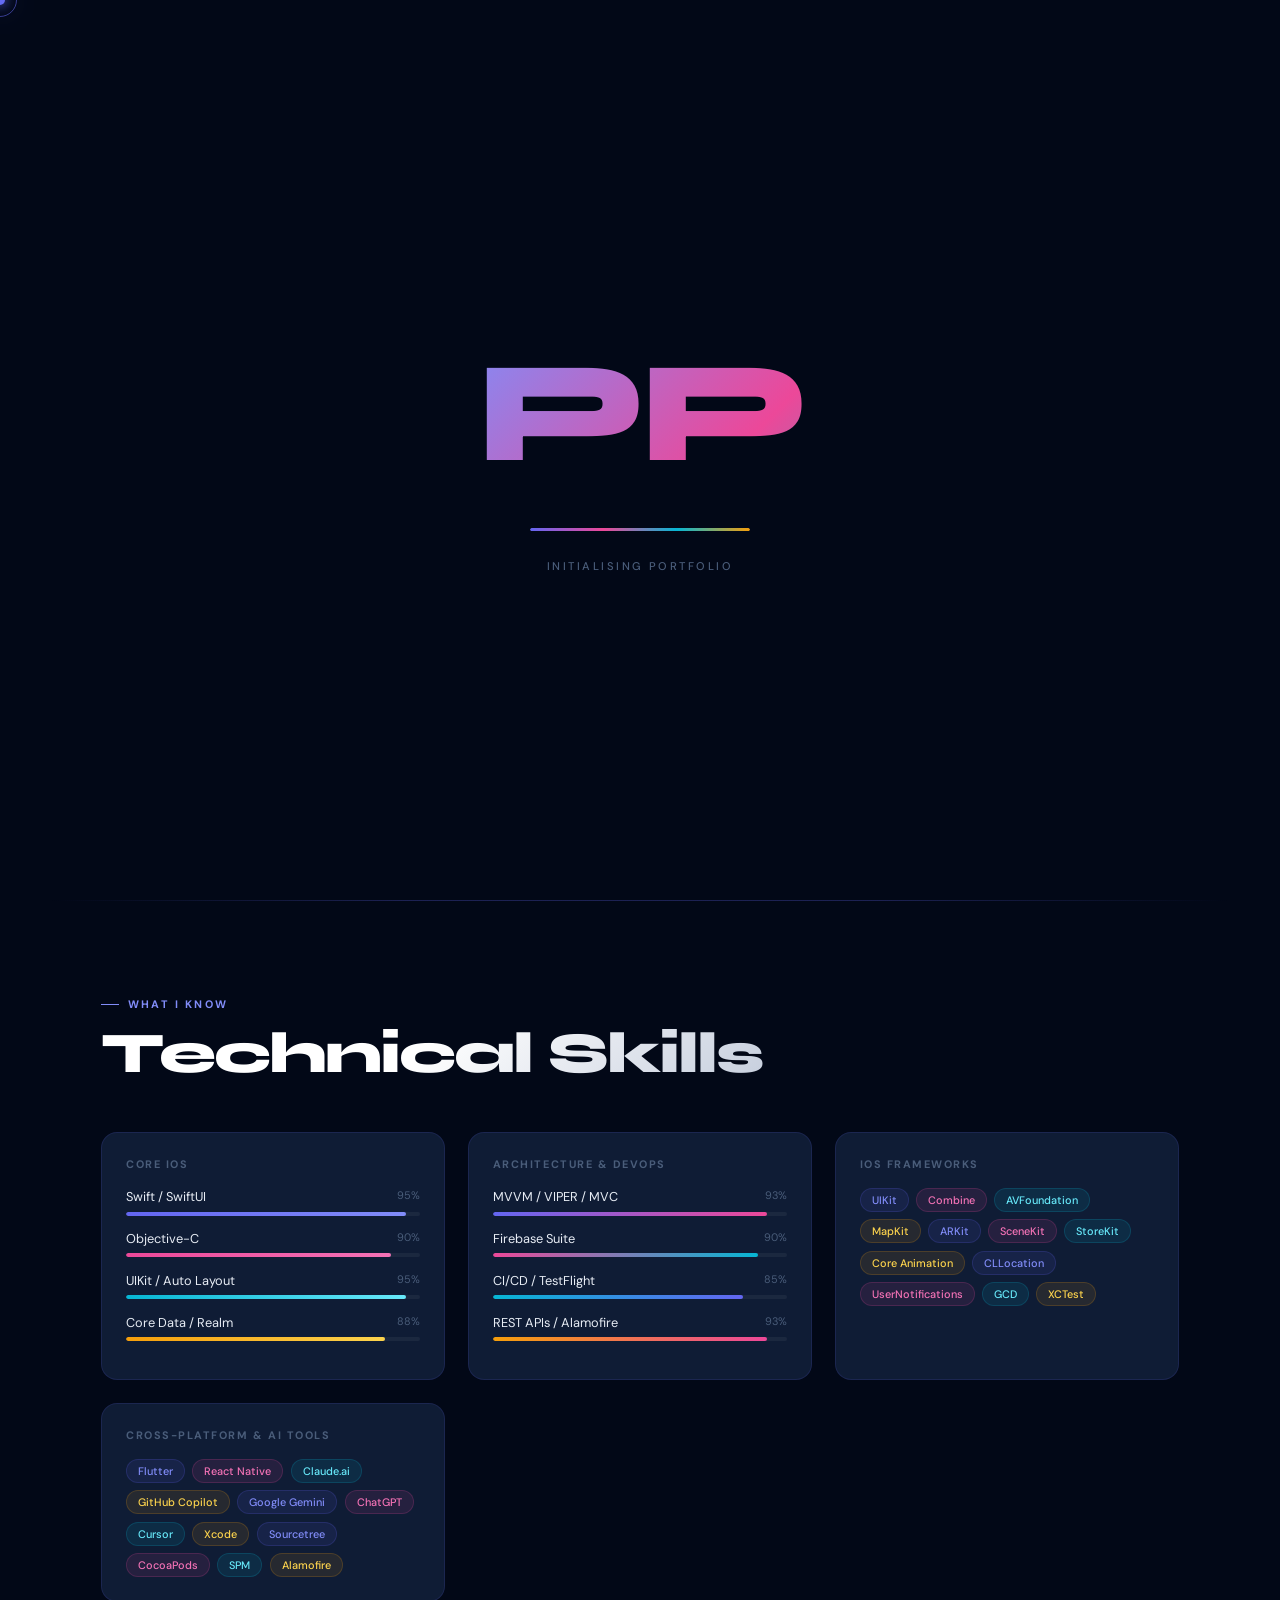
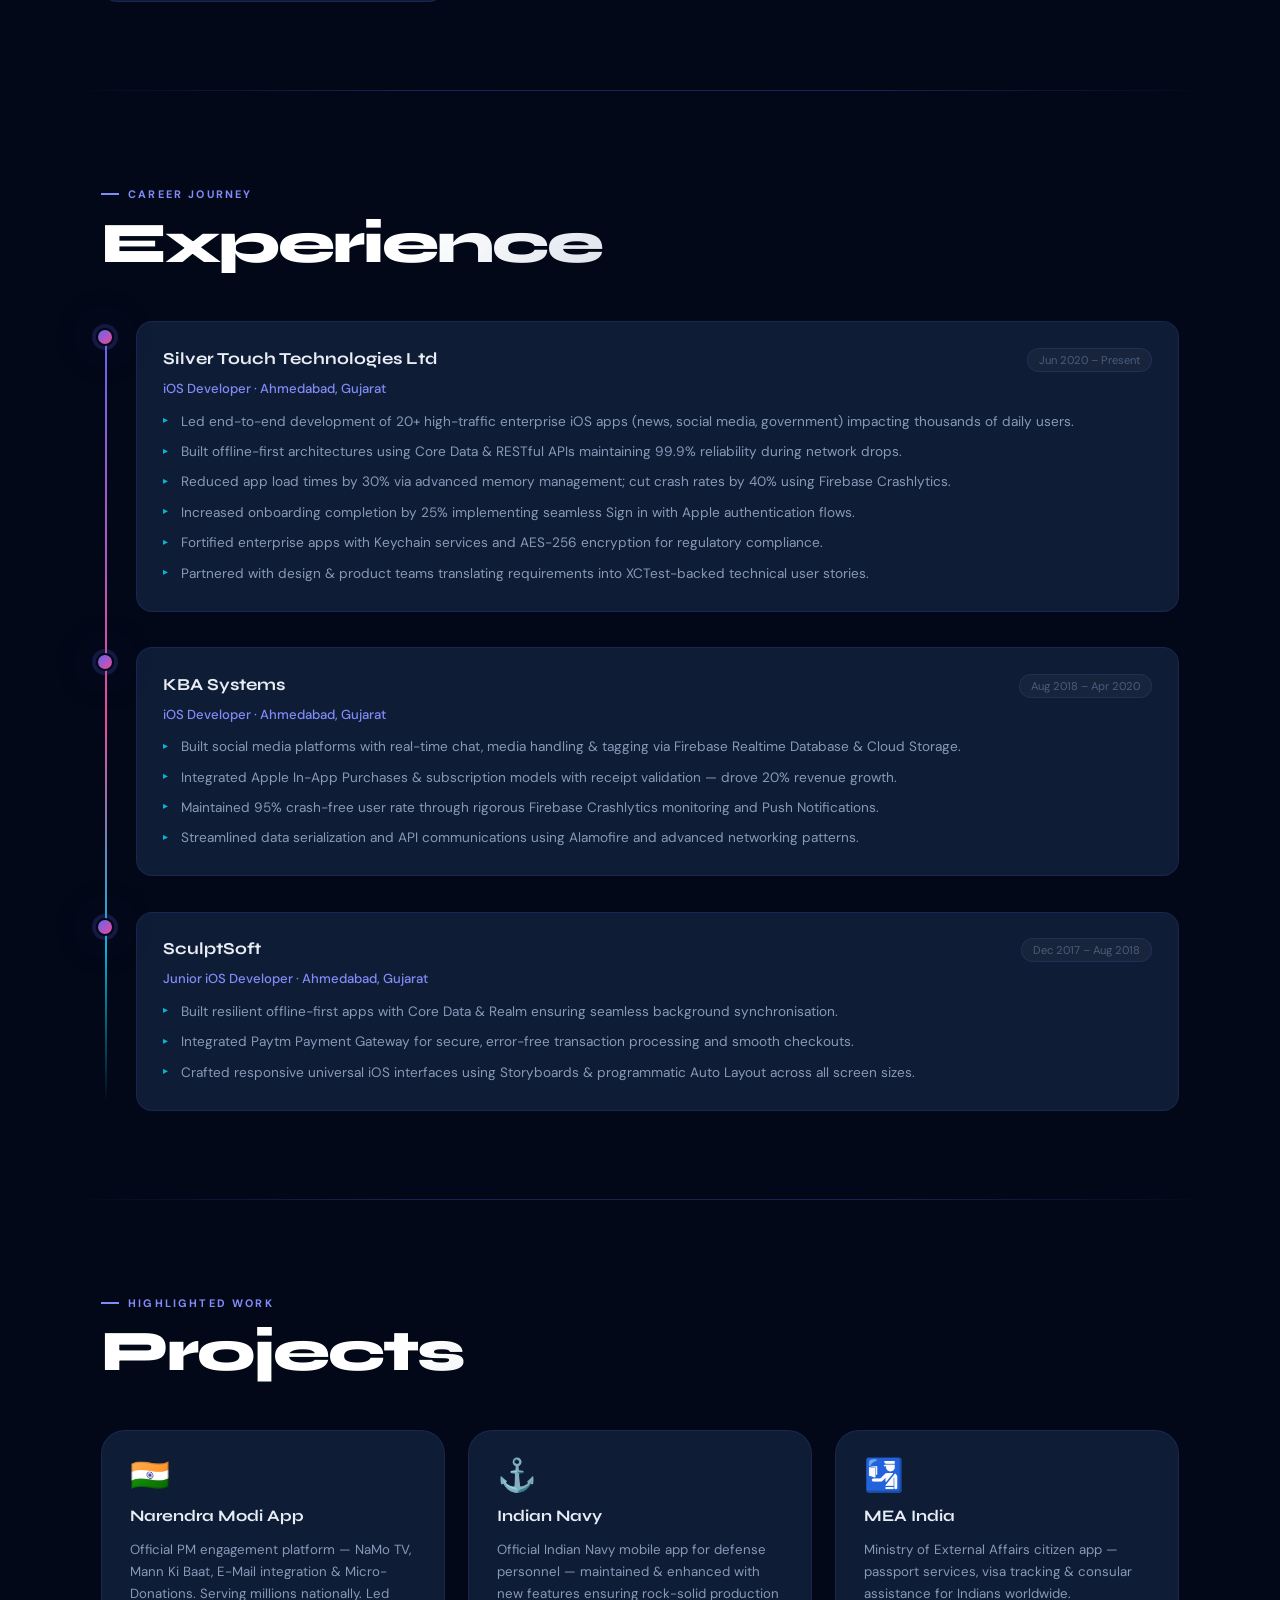
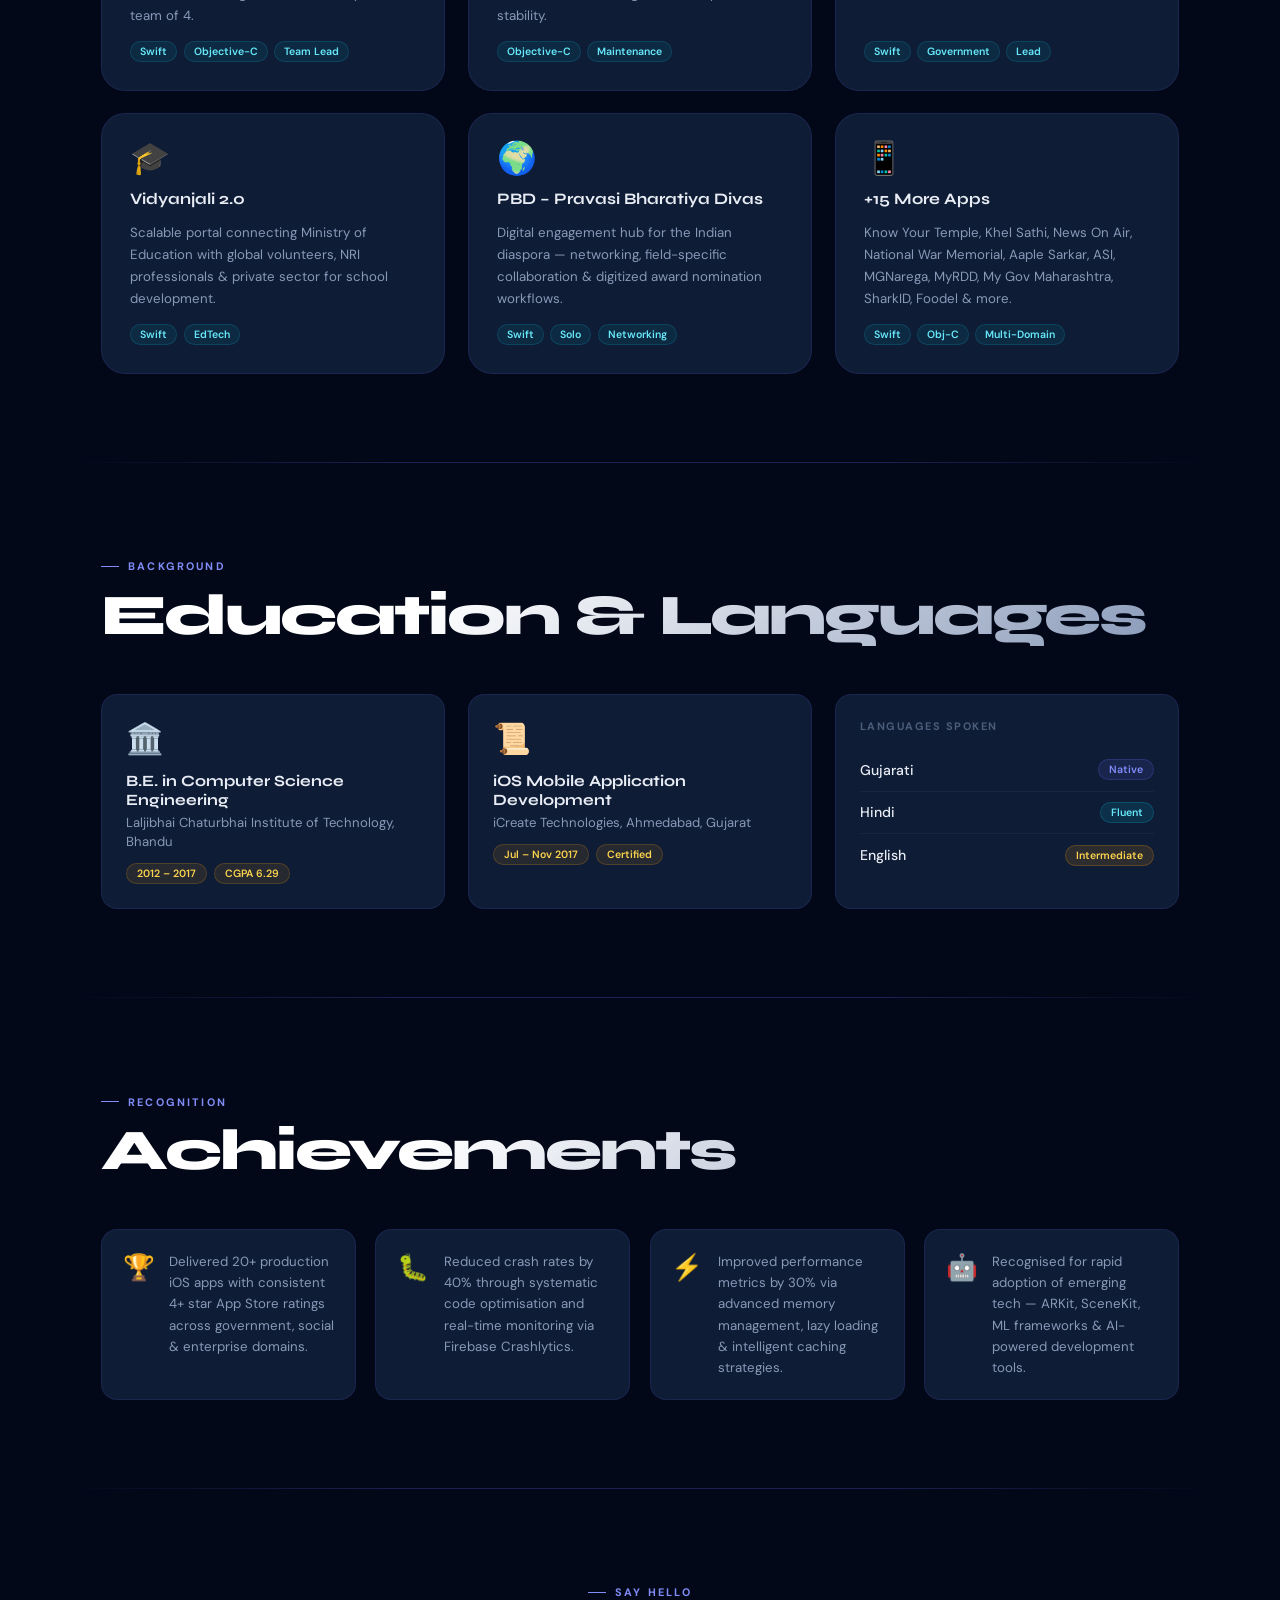
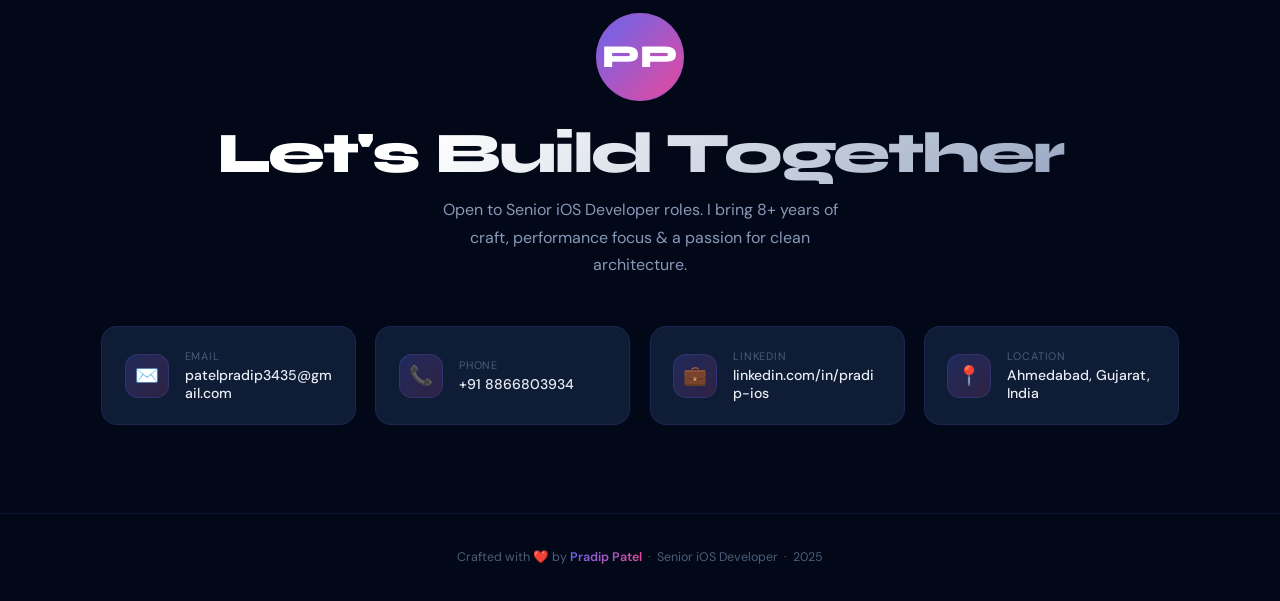
==== index.html @ 636446fc "file name change" ====
<!DOCTYPE html>
<html lang="en">
<head>
<meta charset="UTF-8"/>
<meta name="viewport" content="width=device-width, initial-scale=1.0"/>
<title>Pradip Patel — Senior iOS Developer</title>
<link rel="preconnect" href="https://fonts.googleapis.com"/>
<link rel="preconnect" href="https://fonts.gstatic.com" crossorigin/>
<link href="https://fonts.googleapis.com/css2?family=Syne:wght@400;500;600;700;800&family=DM+Sans:ital,opsz,wght@0,9..40,300;0,9..40,400;0,9..40,500;0,9..40,600;1,9..40,400&display=swap" rel="stylesheet"/>
<style>
:root{
  --indigo:#6366f1;--indigo-l:#818cf8;--indigo-d:#4338ca;--indigo-xl:#c7d2fe;
  --pink:#ec4899;--pink-l:#f472b6;
  --cyan:#06b6d4;--cyan-l:#67e8f9;
  --amber:#f59e0b;--amber-l:#fcd34d;
  --bg:#020817;--bg2:#050d1f;
  --surf:#0f1c35;--surf2:#162040;
  --txt:#e8edf5;--txt-m:#8899b8;--txt-d:#4a5d7a;
  --bdr:rgba(99,102,241,.14);--bdr2:rgba(99,102,241,.28);
  --gi:linear-gradient(135deg,var(--indigo),var(--pink));
  --gc:linear-gradient(135deg,var(--cyan),var(--indigo));
  --ga:linear-gradient(135deg,var(--amber),var(--pink));
  --glow-i:0 0 50px rgba(99,102,241,.3);
  --glow-p:0 0 50px rgba(236,72,153,.3);
  --glow-c:0 0 50px rgba(6,182,212,.3);
  --glow-a:0 0 50px rgba(245,158,11,.3);
  --r:16px;--rl:24px;
}
*{margin:0;padding:0;box-sizing:border-box}
html{scroll-behavior:smooth}
body{font-family:'DM Sans',sans-serif;background:var(--bg);color:var(--txt);overflow-x:hidden;cursor:none;-webkit-font-smoothing:antialiased}
::selection{background:rgba(99,102,241,.35);color:#fff}
a{text-decoration:none;color:inherit}
::-webkit-scrollbar{width:5px}
::-webkit-scrollbar-track{background:var(--bg)}
::-webkit-scrollbar-thumb{background:linear-gradient(180deg,var(--indigo),var(--pink),var(--cyan));border-radius:99px}
body::after{
  content:'';position:fixed;inset:0;pointer-events:none;z-index:9000;opacity:.32;
  background-image:url("data:image/svg+xml,%3Csvg xmlns='http://www.w3.org/2000/svg' width='300' height='300'%3E%3Cfilter id='n'%3E%3CfeTurbulence type='fractalNoise' baseFrequency='.75' numOctaves='4' stitchTiles='stitch'/%3E%3C/filter%3E%3Crect width='300' height='300' filter='url(%23n)' opacity='.05'/%3E%3C/svg%3E");
  background-size:250px;
}

/* CURSOR */
#cur{position:fixed;width:10px;height:10px;border-radius:50%;background:var(--indigo);pointer-events:none;z-index:99999;transform:translate(-50%,-50%);box-shadow:0 0 12px var(--indigo),0 0 28px rgba(99,102,241,.6);transition:transform .08s,background .25s,box-shadow .25s;mix-blend-mode:screen}
#cur-ring{position:fixed;width:34px;height:34px;border-radius:50%;border:1.5px solid rgba(99,102,241,.55);pointer-events:none;z-index:99998;transform:translate(-50%,-50%);transition:width .2s,height .2s,border-color .2s}
body.hov #cur{transform:translate(-50%,-50%) scale(2);background:var(--pink);box-shadow:0 0 18px var(--pink),0 0 40px rgba(236,72,153,.6)}
body.hov #cur-ring{width:52px;height:52px;border-color:rgba(236,72,153,.45)}

/* LOADER */
#loader{position:fixed;inset:0;z-index:99997;background:var(--bg);display:flex;flex-direction:column;align-items:center;justify-content:center;gap:28px;transition:opacity .9s ease,visibility .9s}
#loader.out{opacity:0;visibility:hidden}
.ld-init{font-family:'Syne',sans-serif;font-weight:800;font-size:clamp(5rem,14vw,9rem);letter-spacing:-.04em;background:linear-gradient(135deg,var(--indigo-l),var(--pink),var(--cyan),var(--amber));background-size:300%;-webkit-background-clip:text;-webkit-text-fill-color:transparent;background-clip:text;animation:ldS 2s ease infinite,ldP .6s ease both}
@keyframes ldS{0%,100%{background-position:0% 50%}50%{background-position:100% 50%}}
@keyframes ldP{from{transform:scale(.85);opacity:0}to{transform:scale(1);opacity:1}}
.ld-bar-wrap{width:220px;height:2.5px;background:rgba(255,255,255,.07);border-radius:99px;overflow:hidden}
.ld-bar{height:100%;width:0;border-radius:99px;background:linear-gradient(90deg,var(--indigo),var(--pink),var(--cyan),var(--amber));animation:ldB 1.9s cubic-bezier(.4,0,.2,1) forwards}
@keyframes ldB{0%{width:0}55%{width:70%}85%{width:88%}100%{width:100%}}
.ld-sub{font-size:.7rem;letter-spacing:.22em;text-transform:uppercase;color:var(--txt-d);font-weight:500}

/* CANVAS */
#pcv{position:fixed;inset:0;z-index:0;pointer-events:none}

/* NAV */
nav{position:fixed;top:0;inset-inline:0;z-index:5000;display:flex;align-items:center;justify-content:space-between;height:62px;padding:0 clamp(1.2rem,4vw,3.5rem);background:rgba(2,8,23,.72);backdrop-filter:blur(24px) saturate(180%);-webkit-backdrop-filter:blur(24px) saturate(180%);border-bottom:1px solid var(--bdr)}
.nav-brand{font-family:'Syne',sans-serif;font-weight:800;font-size:1.1rem;letter-spacing:-.02em;background:var(--gi);-webkit-background-clip:text;-webkit-text-fill-color:transparent;background-clip:text}
.nav-menu{display:flex;gap:1.8rem;list-style:none;align-items:center}
.nav-menu a{font-size:.78rem;font-weight:500;letter-spacing:.07em;text-transform:uppercase;color:var(--txt-m);position:relative;padding-bottom:3px;transition:color .25s}
.nav-menu a::after{content:'';position:absolute;bottom:0;left:0;width:0;height:1.5px;background:var(--gi);border-radius:99px;transition:width .3s ease}
.nav-menu a:hover{color:var(--txt)}
.nav-menu a:hover::after{width:100%}
.nav-btn{background:var(--gi)!important;color:#fff!important;padding:7px 18px;border-radius:10px;box-shadow:0 4px 20px rgba(99,102,241,.3);transition:transform .2s,box-shadow .2s!important}
.nav-btn:hover{transform:translateY(-2px)!important;box-shadow:0 8px 28px rgba(99,102,241,.5)!important}
.nav-btn::after{display:none!important}
.nav-hbg{display:none;flex-direction:column;gap:5px;background:none;border:none;cursor:none;padding:6px}
.nav-hbg span{display:block;width:22px;height:1.5px;background:var(--txt-m);border-radius:2px;transition:.3s}

/* LAYOUT */
main{position:relative;z-index:1}
.wrap{max-width:1180px;margin:0 auto;padding:0 clamp(1.2rem,4vw,3.5rem)}
section.wrap{padding-top:5.5rem;padding-bottom:5.5rem}
.sec-lbl{display:inline-flex;align-items:center;gap:.55rem;font-size:.68rem;font-weight:700;letter-spacing:.2em;text-transform:uppercase;color:var(--indigo-l);margin-bottom:.85rem}
.sec-lbl::before{content:'';width:18px;height:1.5px;background:var(--indigo-l)}
.sec-title{font-family:'Syne',sans-serif;font-weight:800;letter-spacing:-.035em;font-size:clamp(2.2rem,5vw,3.6rem);line-height:1.02;margin-bottom:3rem;background:linear-gradient(135deg,#fff 30%,var(--txt-m));-webkit-background-clip:text;-webkit-text-fill-color:transparent;background-clip:text}
.divider{height:1px;background:linear-gradient(90deg,transparent,var(--bdr2) 30%,var(--bdr2) 70%,transparent);max-width:1180px;margin:0 auto;padding:0 clamp(1.2rem,4vw,3.5rem)}
.rv{opacity:0;transform:translateY(28px);transition:opacity .75s ease,transform .75s ease}
.rv.in{opacity:1;transform:none}

/* HERO */
#hero{min-height:100svh;display:flex;align-items:center;justify-content:space-between;gap:3rem;flex-wrap:wrap;padding-top:5rem;padding-bottom:3rem}
.hero-l{flex:1;min-width:280px;display:flex;flex-direction:column}
.hero-pill{display:inline-flex;align-items:center;gap:.55rem;width:fit-content;background:rgba(99,102,241,.1);border:1px solid rgba(99,102,241,.24);border-radius:99px;padding:6px 16px;font-size:.78rem;font-weight:500;color:var(--indigo-l);margin-bottom:1.6rem;animation:fadeUp .7s .1s ease both}
.pill-dot{width:7px;height:7px;border-radius:50%;background:var(--cyan);animation:dotB 1.6s infinite}
@keyframes dotB{0%,100%{opacity:1;box-shadow:0 0 6px var(--cyan)}50%{opacity:.3;box-shadow:none}}
.hero-name{font-family:'Syne',sans-serif;font-weight:800;letter-spacing:-.05em;font-size:clamp(3.5rem,10vw,7.5rem);line-height:.9;margin-bottom:1.4rem;background:linear-gradient(145deg,#fff 0%,var(--indigo-xl) 35%,var(--pink-l) 65%,var(--cyan-l) 100%);background-size:250%;-webkit-background-clip:text;-webkit-text-fill-color:transparent;background-clip:text;animation:nameS 5s ease infinite,fadeUp .8s .15s ease both}
@keyframes nameS{0%,100%{background-position:0% 60%}50%{background-position:100% 40%}}
.hero-sub{font-size:clamp(.95rem,2vw,1.15rem);color:var(--txt-m);font-weight:300;line-height:1.7;max-width:500px;margin-bottom:2.5rem;animation:fadeUp .8s .25s ease both;opacity:0;animation-fill-mode:forwards}
.hero-sub strong{color:var(--txt);font-weight:500}
.hero-ctas{display:flex;gap:1rem;flex-wrap:wrap;animation:fadeUp .8s .35s ease both;opacity:0;animation-fill-mode:forwards}
.btn{display:inline-flex;align-items:center;gap:.5rem;padding:13px 26px;border-radius:12px;font-family:'DM Sans',sans-serif;font-weight:600;font-size:.88rem;cursor:none;border:none;transition:all .28s ease}
.btn-p{background:var(--gi);color:#fff;box-shadow:0 6px 28px rgba(99,102,241,.4)}
.btn-p:hover{transform:translateY(-3px);box-shadow:0 14px 40px rgba(99,102,241,.55)}
.btn-s{background:rgba(255,255,255,.04);border:1px solid rgba(255,255,255,.1);color:var(--txt-m)}
.btn-s:hover{background:rgba(255,255,255,.08);color:var(--txt);transform:translateY(-2px)}

/* HERO CARD */
.hero-r{flex:0 0 auto;animation:fadeUp .9s .45s ease both;opacity:0;animation-fill-mode:forwards}
.c3w{perspective:900px}
.c3{width:clamp(280px,30vw,320px);background:rgba(15,28,53,.85);border:1px solid var(--bdr2);border-radius:var(--rl);padding:1.75rem;backdrop-filter:blur(20px);-webkit-backdrop-filter:blur(20px);box-shadow:0 30px 70px rgba(0,0,0,.55),inset 0 1px 0 rgba(255,255,255,.07);animation:cardF 7s ease-in-out infinite;transform-style:preserve-3d;transition:transform .12s ease}
@keyframes cardF{0%,100%{transform:rotateX(5deg) rotateY(-7deg) translateY(0)}33%{transform:rotateX(-3deg) rotateY(5deg) translateY(-14px)}66%{transform:rotateX(4deg) rotateY(1deg) translateY(-7px)}}
.c3-head{display:flex;align-items:center;gap:.8rem;padding-bottom:1.2rem;margin-bottom:1.2rem;border-bottom:1px solid var(--bdr)}
.c3-av{width:46px;height:46px;border-radius:14px;flex-shrink:0;background:var(--gi);display:flex;align-items:center;justify-content:center;font-family:'Syne',sans-serif;font-weight:800;font-size:1rem;color:#fff;box-shadow:0 6px 20px rgba(99,102,241,.4)}
.c3-nm{font-family:'Syne',sans-serif;font-weight:700;font-size:.9rem;line-height:1.2}
.c3-rl{font-size:.7rem;color:var(--txt-d);margin-top:.15rem}
.stat-g{display:grid;grid-template-columns:1fr 1fr;gap:.85rem}
.stat{background:rgba(255,255,255,.03);border:1px solid var(--bdr);border-radius:14px;padding:.9rem;text-align:center;transition:.3s}
.stat:hover{border-color:rgba(99,102,241,.35);box-shadow:var(--glow-i)}
.stat-n{font-family:'Syne',sans-serif;font-size:1.7rem;font-weight:800;background:var(--gi);-webkit-background-clip:text;-webkit-text-fill-color:transparent;background-clip:text}
.stat-l{font-size:.65rem;color:var(--txt-d);margin-top:.15rem;letter-spacing:.04em}
.c3-tags{display:flex;flex-wrap:wrap;gap:.4rem;margin-top:1rem}
.c3-tag{font-size:.62rem;font-weight:600;padding:3px 10px;border-radius:99px;background:rgba(99,102,241,.12);color:var(--indigo-l);border:1px solid rgba(99,102,241,.2)}

@keyframes fadeUp{from{opacity:0;transform:translateY(22px)}to{opacity:1;transform:translateY(0)}}

/* SKILLS */
.sk-wrap{display:grid;grid-template-columns:repeat(auto-fit,minmax(270px,1fr));gap:1.4rem}
.sk-card{background:var(--surf);border:1px solid var(--bdr);border-radius:var(--r);padding:1.5rem;transition:border-color .3s,box-shadow .3s,transform .3s}
.sk-card:hover{border-color:var(--bdr2);box-shadow:var(--glow-i);transform:translateY(-4px)}
.sk-hd{font-size:.68rem;font-weight:700;letter-spacing:.14em;text-transform:uppercase;color:var(--txt-d);margin-bottom:1.1rem}
.bar-row{margin-bottom:.9rem}
.bar-lbl{display:flex;justify-content:space-between;font-size:.8rem;margin-bottom:.4rem}
.bar-lbl span:last-child{font-size:.68rem;color:var(--txt-d)}
.bar-bg{height:4px;background:rgba(255,255,255,.05);border-radius:99px;overflow:hidden}
.bar-fill{height:100%;width:0;border-radius:99px;transition:width 1.3s cubic-bezier(.4,0,.2,1)}
.chips{display:flex;flex-wrap:wrap;gap:.45rem;margin-top:.5rem}
.chip{font-size:.68rem;font-weight:500;padding:4px 11px;border-radius:99px;cursor:none;transition:transform .2s,filter .2s}
.chip:hover{transform:translateY(-2px);filter:brightness(1.25)}
.ci{background:rgba(99,102,241,.1);color:var(--indigo-l);border:1px solid rgba(99,102,241,.18)}
.cp{background:rgba(236,72,153,.1);color:var(--pink-l);border:1px solid rgba(236,72,153,.18)}
.cc{background:rgba(6,182,212,.1);color:var(--cyan-l);border:1px solid rgba(6,182,212,.18)}
.ca{background:rgba(245,158,11,.1);color:var(--amber-l);border:1px solid rgba(245,158,11,.18)}

/* TIMELINE */
.tl{position:relative;padding-left:2.2rem;display:flex;flex-direction:column;gap:2.2rem}
.tl::before{content:'';position:absolute;left:4px;top:8px;bottom:8px;width:1.5px;background:linear-gradient(to bottom,var(--indigo),var(--pink) 50%,var(--cyan) 80%,transparent)}
.tl-item{position:relative}
.tl-dot{position:absolute;left:-2.55rem;top:.4rem;width:18px;height:18px;border-radius:50%;background:var(--gi);border:2.5px solid var(--bg);box-shadow:0 0 0 4px rgba(99,102,241,.18),var(--glow-i)}
.tl-card{background:var(--surf);border:1px solid var(--bdr);border-radius:var(--r);padding:1.6rem;transition:.3s}
.tl-card:hover{border-color:rgba(236,72,153,.35);box-shadow:var(--glow-p);transform:translateX(8px)}
.tl-top{display:flex;justify-content:space-between;align-items:flex-start;flex-wrap:wrap;gap:.6rem;margin-bottom:.5rem}
.tl-co{font-family:'Syne',sans-serif;font-size:1.05rem;font-weight:700}
.tl-date{font-size:.7rem;color:var(--txt-d);background:rgba(255,255,255,.04);border:1px solid var(--bdr);padding:4px 11px;border-radius:99px;white-space:nowrap}
.tl-role{font-size:.82rem;color:var(--indigo-l);font-weight:500;margin-bottom:.85rem}
.tl-ul{list-style:none;display:flex;flex-direction:column;gap:.5rem}
.tl-ul li{font-size:.85rem;color:var(--txt-m);line-height:1.65;padding-left:1.1rem;position:relative}
.tl-ul li::before{content:'▸';position:absolute;left:0;color:var(--cyan);top:.05em;font-size:.65rem}

/* PROJECTS */
.proj-g{display:grid;grid-template-columns:repeat(auto-fill,minmax(290px,1fr));gap:1.4rem}
.proj-card{background:var(--surf);border:1px solid var(--bdr);border-radius:var(--rl);padding:1.75rem;position:relative;overflow:hidden;display:flex;flex-direction:column;gap:.9rem;transition:.35s;cursor:none}
.proj-card::before{content:'';position:absolute;inset:0;background:linear-gradient(135deg,rgba(99,102,241,.07),rgba(236,72,153,.07),rgba(6,182,212,.04));opacity:0;transition:opacity .4s}
.proj-card::after{content:'';position:absolute;top:0;left:-100%;width:60%;height:100%;background:linear-gradient(90deg,transparent,rgba(255,255,255,.04),transparent);transition:left .5s}
.proj-card:hover::before{opacity:1}
.proj-card:hover::after{left:140%}
.proj-card:hover{transform:translateY(-7px);border-color:rgba(99,102,241,.38);box-shadow:var(--glow-i),0 20px 50px rgba(0,0,0,.4)}
.proj-em{font-size:2rem;line-height:1}
.proj-nm{font-family:'Syne',sans-serif;font-size:1rem;font-weight:700}
.proj-ds{font-size:.83rem;color:var(--txt-m);line-height:1.65;flex:1}
.proj-tags{display:flex;flex-wrap:wrap;gap:.4rem}
.proj-tag{font-size:.66rem;font-weight:600;padding:3px 9px;border-radius:99px;background:rgba(6,182,212,.09);color:var(--cyan-l);border:1px solid rgba(6,182,212,.18)}

/* EDU + LANG */
.edu-g{display:grid;grid-template-columns:repeat(auto-fit,minmax(270px,1fr));gap:1.4rem}
.edu-card{background:var(--surf);border:1px solid var(--bdr);border-radius:var(--r);padding:1.5rem;transition:.3s}
.edu-card:hover{border-color:rgba(245,158,11,.35);box-shadow:var(--glow-a);transform:translateY(-4px)}
.edu-ic{font-size:1.9rem;margin-bottom:.8rem}
.edu-deg{font-family:'Syne',sans-serif;font-size:.98rem;font-weight:700;margin-bottom:.3rem}
.edu-sch{font-size:.82rem;color:var(--txt-m);margin-bottom:.75rem;line-height:1.45}
.edu-ms{display:flex;gap:.45rem;flex-wrap:wrap}
.edu-m{font-size:.66rem;font-weight:600;padding:3px 10px;border-radius:99px;background:rgba(245,158,11,.1);color:var(--amber-l);border:1px solid rgba(245,158,11,.2)}
.lang-card{background:var(--surf);border:1px solid var(--bdr);border-radius:var(--r);padding:1.5rem;transition:.3s}
.lang-card:hover{border-color:rgba(236,72,153,.35);box-shadow:var(--glow-p);transform:translateY(-4px)}
.lang-row{display:flex;align-items:center;justify-content:space-between;padding:.65rem 0;border-bottom:1px solid rgba(255,255,255,.04)}
.lang-row:last-child{border-bottom:none}
.lang-nm{font-size:.88rem;font-weight:500}
.lb{font-size:.66rem;font-weight:600;padding:3px 10px;border-radius:99px}
.lb-n{background:rgba(99,102,241,.13);color:var(--indigo-l);border:1px solid rgba(99,102,241,.22)}
.lb-f{background:rgba(6,182,212,.13);color:var(--cyan-l);border:1px solid rgba(6,182,212,.22)}
.lb-i{background:rgba(245,158,11,.13);color:var(--amber-l);border:1px solid rgba(245,158,11,.22)}

/* ACHIEVEMENTS */
.ach-g{display:grid;grid-template-columns:repeat(auto-fill,minmax(250px,1fr));gap:1.2rem}
.ach-card{background:var(--surf);border:1px solid var(--bdr);border-radius:var(--r);padding:1.3rem;display:flex;gap:.9rem;align-items:flex-start;transition:.3s}
.ach-card:hover{border-color:rgba(6,182,212,.35);box-shadow:var(--glow-c);transform:translateY(-3px)}
.ach-ic{font-size:1.6rem;flex-shrink:0}
.ach-tx{font-size:.83rem;color:var(--txt-m);line-height:1.6}

/* CONTACT */
.ct-top{text-align:center;margin-bottom:3rem}
.rip-av{width:88px;height:88px;border-radius:50%;margin:0 auto 1.5rem;background:var(--gi);display:flex;align-items:center;justify-content:center;font-family:'Syne',sans-serif;font-size:2rem;font-weight:800;color:#fff;position:relative}
.rip-av::before,.rip-av::after{content:'';position:absolute;inset:0;border-radius:50%;border:2px solid rgba(99,102,241,.35);animation:ripp 2.2s ease infinite}
.rip-av::after{animation-delay:.9s;border-color:rgba(236,72,153,.25)}
@keyframes ripp{0%{transform:scale(1);opacity:.8}100%{transform:scale(2.4);opacity:0}}
.ct-tag{font-size:1rem;color:var(--txt-m);max-width:420px;margin:0 auto;line-height:1.7}
.ct-g{display:grid;grid-template-columns:repeat(auto-fit,minmax(230px,1fr));gap:1.2rem}
.ct-card{background:var(--surf);border:1px solid var(--bdr);border-radius:var(--r);padding:1.4rem;display:flex;align-items:center;gap:1rem;transition:.3s;cursor:none}
.ct-card:hover{border-color:var(--bdr2);box-shadow:var(--glow-i);transform:translateY(-4px)}
.ct-ic{width:44px;height:44px;border-radius:13px;flex-shrink:0;font-size:1.2rem;display:flex;align-items:center;justify-content:center;background:linear-gradient(135deg,rgba(99,102,241,.2),rgba(236,72,153,.15));border:1px solid rgba(99,102,241,.2)}
.ct-lbl{font-size:.68rem;color:var(--txt-d);letter-spacing:.08em;text-transform:uppercase;margin-bottom:.15rem}
.ct-val{font-size:.88rem;font-weight:500;word-break:break-all}

/* FOOTER */
footer{text-align:center;padding:2.2rem;font-size:.78rem;color:var(--txt-d);border-top:1px solid var(--bdr);position:relative;z-index:1}
footer em{font-style:normal;font-weight:600;background:var(--gi);-webkit-background-clip:text;-webkit-text-fill-color:transparent;background-clip:text}

/* RESPONSIVE */
@media(max-width:800px){
  .nav-menu{display:none;position:fixed;inset:62px 0 0;background:rgba(2,8,23,.97);backdrop-filter:blur(24px);flex-direction:column;align-items:center;justify-content:center;gap:2.5rem}
  .nav-menu.open{display:flex}
  .nav-menu a{font-size:1rem}
  .nav-hbg{display:flex}
  #hero{flex-direction:column;min-height:auto;padding-top:5rem;align-items:flex-start}
  .hero-r{width:100%;display:flex;justify-content:center}
  .c3{width:min(320px,90vw)}
  .tl{padding-left:1.6rem}
  .tl-dot{left:-1.9rem}
  #cur,#cur-ring{display:none}
  body{cursor:auto}
}
</style>
</head>
<body>

<div id="loader">
  <div class="ld-init">PP</div>
  <div class="ld-bar-wrap"><div class="ld-bar"></div></div>
  <div class="ld-sub">Initialising Portfolio</div>
</div>

<div id="cur"></div>
<div id="cur-ring"></div>
<canvas id="pcv"></canvas>

<nav>
  <div class="nav-brand">Pradip Patel</div>
  <ul class="nav-menu" id="navMenu">
    <li><a href="#hero">Home</a></li>
    <li><a href="#skills">Skills</a></li>
    <li><a href="#experience">Experience</a></li>
    <li><a href="#projects">Projects</a></li>
    <li><a href="#education">Education</a></li>
    <li><a href="#contact" class="nav-btn">Contact</a></li>
  </ul>
  <button class="nav-hbg" id="hbg" aria-label="Menu">
    <span></span><span></span><span></span>
  </button>
</nav>

<main>

<!-- HERO -->
<section id="hero" class="wrap">
  <div class="hero-l">
    <div class="hero-pill"><span class="pill-dot"></span>Available for Senior iOS Roles</div>
    <h1 class="hero-name">Pradip<br>Patel</h1>
    <p class="hero-sub">
      <strong>Senior Mobile Engineer</strong> — iOS, Flutter &amp; React Native.<br>
      <strong>8+ years</strong> crafting high-performance apps used by millions.<br>
      Swift · Objective-C · SwiftUI · Firebase · VIPER
    </p>
    <div class="hero-ctas">
      <a href="#contact" class="btn btn-p">✉&nbsp; Get In Touch</a>
      <a href="#experience" class="btn btn-s">View Experience ↓</a>
    </div>
  </div>
  <div class="hero-r">
    <div class="c3w">
      <div class="c3" id="c3">
        <div class="c3-head">
          <div class="c3-av">PP</div>
          <div>
            <div class="c3-nm">Pradip Patel</div>
            <div class="c3-rl">Senior iOS Developer · Ahmedabad</div>
          </div>
        </div>
        <div class="stat-g">
          <div class="stat"><div class="stat-n">8+</div><div class="stat-l">Years Exp</div></div>
          <div class="stat"><div class="stat-n">20+</div><div class="stat-l">Apps Shipped</div></div>
          <div class="stat"><div class="stat-n">4★+</div><div class="stat-l">App Store</div></div>
          <div class="stat"><div class="stat-n">40%</div><div class="stat-l">Crash Reduction</div></div>
        </div>
        <div class="c3-tags">
          <span class="c3-tag">Swift</span><span class="c3-tag">SwiftUI</span>
          <span class="c3-tag">Firebase</span><span class="c3-tag">MVVM</span>
          <span class="c3-tag">VIPER</span><span class="c3-tag">CI/CD</span>
        </div>
      </div>
    </div>
  </div>
</section>

<div class="divider"></div>

<!-- SKILLS -->
<section id="skills" class="wrap">
  <div class="rv">
    <div class="sec-lbl">What I Know</div>
    <h2 class="sec-title">Technical Skills</h2>
  </div>
  <div class="sk-wrap">
    <div class="sk-card rv">
      <div class="sk-hd">Core iOS</div>
      <div class="bar-row"><div class="bar-lbl"><span>Swift / SwiftUI</span><span>95%</span></div><div class="bar-bg"><div class="bar-fill" data-w="95" style="background:linear-gradient(90deg,var(--indigo),var(--indigo-l))"></div></div></div>
      <div class="bar-row"><div class="bar-lbl"><span>Objective-C</span><span>90%</span></div><div class="bar-bg"><div class="bar-fill" data-w="90" style="background:linear-gradient(90deg,var(--pink),var(--pink-l))"></div></div></div>
      <div class="bar-row"><div class="bar-lbl"><span>UIKit / Auto Layout</span><span>95%</span></div><div class="bar-bg"><div class="bar-fill" data-w="95" style="background:linear-gradient(90deg,var(--cyan),var(--cyan-l))"></div></div></div>
      <div class="bar-row"><div class="bar-lbl"><span>Core Data / Realm</span><span>88%</span></div><div class="bar-bg"><div class="bar-fill" data-w="88" style="background:linear-gradient(90deg,var(--amber),var(--amber-l))"></div></div></div>
    </div>
    <div class="sk-card rv">
      <div class="sk-hd">Architecture &amp; DevOps</div>
      <div class="bar-row"><div class="bar-lbl"><span>MVVM / VIPER / MVC</span><span>93%</span></div><div class="bar-bg"><div class="bar-fill" data-w="93" style="background:linear-gradient(90deg,var(--indigo),var(--pink))"></div></div></div>
      <div class="bar-row"><div class="bar-lbl"><span>Firebase Suite</span><span>90%</span></div><div class="bar-bg"><div class="bar-fill" data-w="90" style="background:linear-gradient(90deg,var(--pink),var(--cyan))"></div></div></div>
      <div class="bar-row"><div class="bar-lbl"><span>CI/CD / TestFlight</span><span>85%</span></div><div class="bar-bg"><div class="bar-fill" data-w="85" style="background:linear-gradient(90deg,var(--cyan),var(--indigo))"></div></div></div>
      <div class="bar-row"><div class="bar-lbl"><span>REST APIs / Alamofire</span><span>93%</span></div><div class="bar-bg"><div class="bar-fill" data-w="93" style="background:linear-gradient(90deg,var(--amber),var(--pink))"></div></div></div>
    </div>
    <div class="sk-card rv">
      <div class="sk-hd">iOS Frameworks</div>
      <div class="chips">
        <span class="chip ci">UIKit</span><span class="chip cp">Combine</span><span class="chip cc">AVFoundation</span>
        <span class="chip ca">MapKit</span><span class="chip ci">ARKit</span><span class="chip cp">SceneKit</span>
        <span class="chip cc">StoreKit</span><span class="chip ca">Core Animation</span><span class="chip ci">CLLocation</span>
        <span class="chip cp">UserNotifications</span><span class="chip cc">GCD</span><span class="chip ca">XCTest</span>
      </div>
    </div>
    <div class="sk-card rv">
      <div class="sk-hd">Cross-Platform &amp; AI Tools</div>
      <div class="chips">
        <span class="chip ci">Flutter</span><span class="chip cp">React Native</span><span class="chip cc">Claude.ai</span>
        <span class="chip ca">GitHub Copilot</span><span class="chip ci">Google Gemini</span><span class="chip cp">ChatGPT</span>
        <span class="chip cc">Cursor</span><span class="chip ca">Xcode</span><span class="chip ci">Sourcetree</span>
        <span class="chip cp">CocoaPods</span><span class="chip cc">SPM</span><span class="chip ca">Alamofire</span>
      </div>
    </div>
  </div>
</section>

<div class="divider"></div>

<!-- EXPERIENCE -->
<section id="experience" class="wrap">
  <div class="rv">
    <div class="sec-lbl">Career Journey</div>
    <h2 class="sec-title">Experience</h2>
  </div>
  <div class="tl">
    <div class="tl-item rv">
      <div class="tl-dot"></div>
      <div class="tl-card">
        <div class="tl-top"><div class="tl-co">Silver Touch Technologies Ltd</div><div class="tl-date">Jun 2020 – Present</div></div>
        <div class="tl-role">iOS Developer · Ahmedabad, Gujarat</div>
        <ul class="tl-ul">
          <li>Led end-to-end development of 20+ high-traffic enterprise iOS apps (news, social media, government) impacting thousands of daily users.</li>
          <li>Built offline-first architectures using Core Data &amp; RESTful APIs maintaining 99.9% reliability during network drops.</li>
          <li>Reduced app load times by 30% via advanced memory management; cut crash rates by 40% using Firebase Crashlytics.</li>
          <li>Increased onboarding completion by 25% implementing seamless Sign in with Apple authentication flows.</li>
          <li>Fortified enterprise apps with Keychain services and AES-256 encryption for regulatory compliance.</li>
          <li>Partnered with design &amp; product teams translating requirements into XCTest-backed technical user stories.</li>
        </ul>
      </div>
    </div>
    <div class="tl-item rv">
      <div class="tl-dot"></div>
      <div class="tl-card">
        <div class="tl-top"><div class="tl-co">KBA Systems</div><div class="tl-date">Aug 2018 – Apr 2020</div></div>
        <div class="tl-role">iOS Developer · Ahmedabad, Gujarat</div>
        <ul class="tl-ul">
          <li>Built social media platforms with real-time chat, media handling &amp; tagging via Firebase Realtime Database &amp; Cloud Storage.</li>
          <li>Integrated Apple In-App Purchases &amp; subscription models with receipt validation — drove 20% revenue growth.</li>
          <li>Maintained 95% crash-free user rate through rigorous Firebase Crashlytics monitoring and Push Notifications.</li>
          <li>Streamlined data serialization and API communications using Alamofire and advanced networking patterns.</li>
        </ul>
      </div>
    </div>
    <div class="tl-item rv">
      <div class="tl-dot"></div>
      <div class="tl-card">
        <div class="tl-top"><div class="tl-co">SculptSoft</div><div class="tl-date">Dec 2017 – Aug 2018</div></div>
        <div class="tl-role">Junior iOS Developer · Ahmedabad, Gujarat</div>
        <ul class="tl-ul">
          <li>Built resilient offline-first apps with Core Data &amp; Realm ensuring seamless background synchronisation.</li>
          <li>Integrated Paytm Payment Gateway for secure, error-free transaction processing and smooth checkouts.</li>
          <li>Crafted responsive universal iOS interfaces using Storyboards &amp; programmatic Auto Layout across all screen sizes.</li>
        </ul>
      </div>
    </div>
  </div>
</section>

<div class="divider"></div>

<!-- PROJECTS -->
<section id="projects" class="wrap">
  <div class="rv">
    <div class="sec-lbl">Highlighted Work</div>
    <h2 class="sec-title">Projects</h2>
  </div>
  <div class="proj-g">
    <div class="proj-card rv">
      <div class="proj-em">🇮🇳</div>
      <div class="proj-nm">Narendra Modi App</div>
      <div class="proj-ds">Official PM engagement platform — NaMo TV, Mann Ki Baat, E-Mail integration &amp; Micro-Donations. Serving millions nationally. Led team of 4.</div>
      <div class="proj-tags"><span class="proj-tag">Swift</span><span class="proj-tag">Objective-C</span><span class="proj-tag">Team Lead</span></div>
    </div>
    <div class="proj-card rv">
      <div class="proj-em">⚓</div>
      <div class="proj-nm">Indian Navy</div>
      <div class="proj-ds">Official Indian Navy mobile app for defense personnel — maintained &amp; enhanced with new features ensuring rock-solid production stability.</div>
      <div class="proj-tags"><span class="proj-tag">Objective-C</span><span class="proj-tag">Maintenance</span></div>
    </div>
    <div class="proj-card rv">
      <div class="proj-em">🛂</div>
      <div class="proj-nm">MEA India</div>
      <div class="proj-ds">Ministry of External Affairs citizen app — passport services, visa tracking &amp; consular assistance for Indians worldwide.</div>
      <div class="proj-tags"><span class="proj-tag">Swift</span><span class="proj-tag">Government</span><span class="proj-tag">Lead</span></div>
    </div>
    <div class="proj-card rv">
      <div class="proj-em">🎓</div>
      <div class="proj-nm">Vidyanjali 2.0</div>
      <div class="proj-ds">Scalable portal connecting Ministry of Education with global volunteers, NRI professionals &amp; private sector for school development.</div>
      <div class="proj-tags"><span class="proj-tag">Swift</span><span class="proj-tag">EdTech</span></div>
    </div>
    <div class="proj-card rv">
      <div class="proj-em">🌍</div>
      <div class="proj-nm">PBD – Pravasi Bharatiya Divas</div>
      <div class="proj-ds">Digital engagement hub for the Indian diaspora — networking, field-specific collaboration &amp; digitized award nomination workflows.</div>
      <div class="proj-tags"><span class="proj-tag">Swift</span><span class="proj-tag">Solo</span><span class="proj-tag">Networking</span></div>
    </div>
    <div class="proj-card rv">
      <div class="proj-em">📱</div>
      <div class="proj-nm">+15 More Apps</div>
      <div class="proj-ds">Know Your Temple, Khel Sathi, News On Air, National War Memorial, Aaple Sarkar, ASI, MGNarega, MyRDD, My Gov Maharashtra, SharkID, Foodel &amp; more.</div>
      <div class="proj-tags"><span class="proj-tag">Swift</span><span class="proj-tag">Obj-C</span><span class="proj-tag">Multi-Domain</span></div>
    </div>
  </div>
</section>

<div class="divider"></div>

<!-- EDUCATION -->
<section id="education" class="wrap">
  <div class="rv">
    <div class="sec-lbl">Background</div>
    <h2 class="sec-title">Education &amp; Languages</h2>
  </div>
  <div class="edu-g">
    <div class="edu-card rv">
      <div class="edu-ic">🏛️</div>
      <div class="edu-deg">B.E. in Computer Science Engineering</div>
      <div class="edu-sch">Laljibhai Chaturbhai Institute of Technology, Bhandu</div>
      <div class="edu-ms"><span class="edu-m">2012 – 2017</span><span class="edu-m">CGPA 6.29</span></div>
    </div>
    <div class="edu-card rv">
      <div class="edu-ic">📜</div>
      <div class="edu-deg">iOS Mobile Application Development</div>
      <div class="edu-sch">iCreate Technologies, Ahmedabad, Gujarat</div>
      <div class="edu-ms"><span class="edu-m">Jul – Nov 2017</span><span class="edu-m">Certified</span></div>
    </div>
    <div class="lang-card rv">
      <div class="sk-hd" style="margin-bottom:1rem">Languages Spoken</div>
      <div class="lang-row"><span class="lang-nm">Gujarati</span><span class="lb lb-n">Native</span></div>
      <div class="lang-row"><span class="lang-nm">Hindi</span><span class="lb lb-f">Fluent</span></div>
      <div class="lang-row"><span class="lang-nm">English</span><span class="lb lb-i">Intermediate</span></div>
    </div>
  </div>
</section>

<div class="divider"></div>

<!-- ACHIEVEMENTS -->
<section id="achievements" class="wrap">
  <div class="rv">
    <div class="sec-lbl">Recognition</div>
    <h2 class="sec-title">Achievements</h2>
  </div>
  <div class="ach-g">
    <div class="ach-card rv"><div class="ach-ic">🏆</div><div class="ach-tx">Delivered 20+ production iOS apps with consistent 4+ star App Store ratings across government, social &amp; enterprise domains.</div></div>
    <div class="ach-card rv"><div class="ach-ic">🐛</div><div class="ach-tx">Reduced crash rates by 40% through systematic code optimisation and real-time monitoring via Firebase Crashlytics.</div></div>
    <div class="ach-card rv"><div class="ach-ic">⚡</div><div class="ach-tx">Improved performance metrics by 30% via advanced memory management, lazy loading &amp; intelligent caching strategies.</div></div>
    <div class="ach-card rv"><div class="ach-ic">🤖</div><div class="ach-tx">Recognised for rapid adoption of emerging tech — ARKit, SceneKit, ML frameworks &amp; AI-powered development tools.</div></div>
  </div>
</section>

<div class="divider"></div>

<!-- CONTACT -->
<section id="contact" class="wrap">
  <div class="rv ct-top">
    <div class="sec-lbl">Say Hello</div>
    <div class="rip-av">PP</div>
    <h2 class="sec-title" style="margin-bottom:.8rem">Let's Build Together</h2>
    <p class="ct-tag">Open to Senior iOS Developer roles. I bring 8+ years of craft, performance focus &amp; a passion for clean architecture.</p>
  </div>
  <div class="ct-g rv">
    <a href="mailto:patelpradip3435@gmail.com" class="ct-card">
      <div class="ct-ic">✉️</div>
      <div><div class="ct-lbl">Email</div><div class="ct-val">patelpradip3435@gmail.com</div></div>
    </a>
    <a href="tel:+918866803934" class="ct-card">
      <div class="ct-ic">📞</div>
      <div><div class="ct-lbl">Phone</div><div class="ct-val">+91 8866803934</div></div>
    </a>
    <a href="https://linkedin.com/in/pradip-ios" target="_blank" rel="noopener" class="ct-card">
      <div class="ct-ic">💼</div>
      <div><div class="ct-lbl">LinkedIn</div><div class="ct-val">linkedin.com/in/pradip-ios</div></div>
    </a>
    <div class="ct-card">
      <div class="ct-ic">📍</div>
      <div><div class="ct-lbl">Location</div><div class="ct-val">Ahmedabad, Gujarat, India</div></div>
    </div>
  </div>
</section>

</main>

<footer>
  Crafted with ❤️ by <em>Pradip Patel</em> &nbsp;·&nbsp; Senior iOS Developer &nbsp;·&nbsp; 2025
</footer>

<script>
/* LOADER */
window.addEventListener('load', () => setTimeout(() => document.getElementById('loader').classList.add('out'), 2000));

/* CURSOR */
const cur = document.getElementById('cur'), ring = document.getElementById('cur-ring');
let mx=0,my=0,rx=0,ry=0;
document.addEventListener('mousemove', e => { mx=e.clientX; my=e.clientY; cur.style.cssText+=`;left:${mx}px;top:${my}px`; });
(function loop(){rx+=(mx-rx)*.11;ry+=(my-ry)*.11;ring.style.left=rx+'px';ring.style.top=ry+'px';requestAnimationFrame(loop)})();
document.querySelectorAll('a,button,.proj-card,.sk-card,.tl-card,.ach-card,.ct-card,.stat,.chip').forEach(el=>{
  el.addEventListener('mouseenter',()=>document.body.classList.add('hov'));
  el.addEventListener('mouseleave',()=>document.body.classList.remove('hov'));
});

/* PARTICLES */
(()=>{
  const cv=document.getElementById('pcv'),cx=cv.getContext('2d');
  const COLS=['rgba(99,102,241,.65)','rgba(236,72,153,.55)','rgba(6,182,212,.55)','rgba(245,158,11,.45)'];
  let W,H,pts=[];
  function resize(){W=cv.width=innerWidth;H=cv.height=innerHeight}
  function init(){pts=Array.from({length:85},()=>({x:Math.random()*W,y:Math.random()*H,vx:(Math.random()-.5)*.28,vy:(Math.random()-.5)*.28,r:Math.random()*1.8+.4,c:COLS[Math.floor(Math.random()*4)]}))}
  resize();init();
  window.addEventListener('resize',()=>{resize();init()});
  (function draw(){
    cx.clearRect(0,0,W,H);
    for(let i=0;i<pts.length;i++){
      const p=pts[i];
      p.x+=p.vx;p.y+=p.vy;
      if(p.x<0||p.x>W)p.vx*=-1;
      if(p.y<0||p.y>H)p.vy*=-1;
      cx.beginPath();cx.arc(p.x,p.y,p.r,0,Math.PI*2);cx.fillStyle=p.c;cx.fill();
      for(let j=i+1;j<pts.length;j++){
        const q=pts[j],d=Math.hypot(p.x-q.x,p.y-q.y);
        if(d<125){cx.beginPath();cx.moveTo(p.x,p.y);cx.lineTo(q.x,q.y);cx.strokeStyle=`rgba(99,102,241,${.16*(1-d/125)})`;cx.lineWidth=.5;cx.stroke()}
      }
    }
    requestAnimationFrame(draw);
  })();
})();

/* NAV */
const hbg=document.getElementById('hbg'),menu=document.getElementById('navMenu');
hbg.addEventListener('click',()=>menu.classList.toggle('open'));
menu.querySelectorAll('a').forEach(a=>a.addEventListener('click',()=>menu.classList.remove('open')));

/* SCROLL REVEAL */
const ro=new IntersectionObserver(es=>es.forEach(e=>{if(e.isIntersecting)e.target.classList.add('in')}),{threshold:.1});
document.querySelectorAll('.rv').forEach(el=>ro.observe(el));

/* SKILL BARS */
const bo=new IntersectionObserver(es=>es.forEach(e=>{if(e.isIntersecting)e.target.querySelectorAll('.bar-fill').forEach(b=>b.style.width=b.dataset.w+'%')}),{threshold:.25});
document.querySelectorAll('.sk-card').forEach(c=>bo.observe(c));

/* 3D CARD */
const c3=document.getElementById('c3');
if(c3){
  document.addEventListener('mousemove',e=>{
    const r=c3.getBoundingClientRect(),cx2=r.left+r.width/2,cy2=r.top+r.height/2;
    const dx=(e.clientX-cx2)/(innerWidth/2)*9,dy=(e.clientY-cy2)/(innerHeight/2)*-7;
    c3.style.transform=`rotateY(${dx}deg) rotateX(${dy}deg)`;
  });
}

/* ACTIVE NAV */
const secs=[...document.querySelectorAll('section[id]')],navAs=[...document.querySelectorAll('.nav-menu a')];
window.addEventListener('scroll',()=>{
  let active='';
  secs.forEach(s=>{if(scrollY>=s.offsetTop-90)active=s.id});
  navAs.forEach(a=>a.style.color=a.getAttribute('href')==='#'+active?'var(--indigo-l)':'');
},{passive:true});
</script>
</body>
</html>
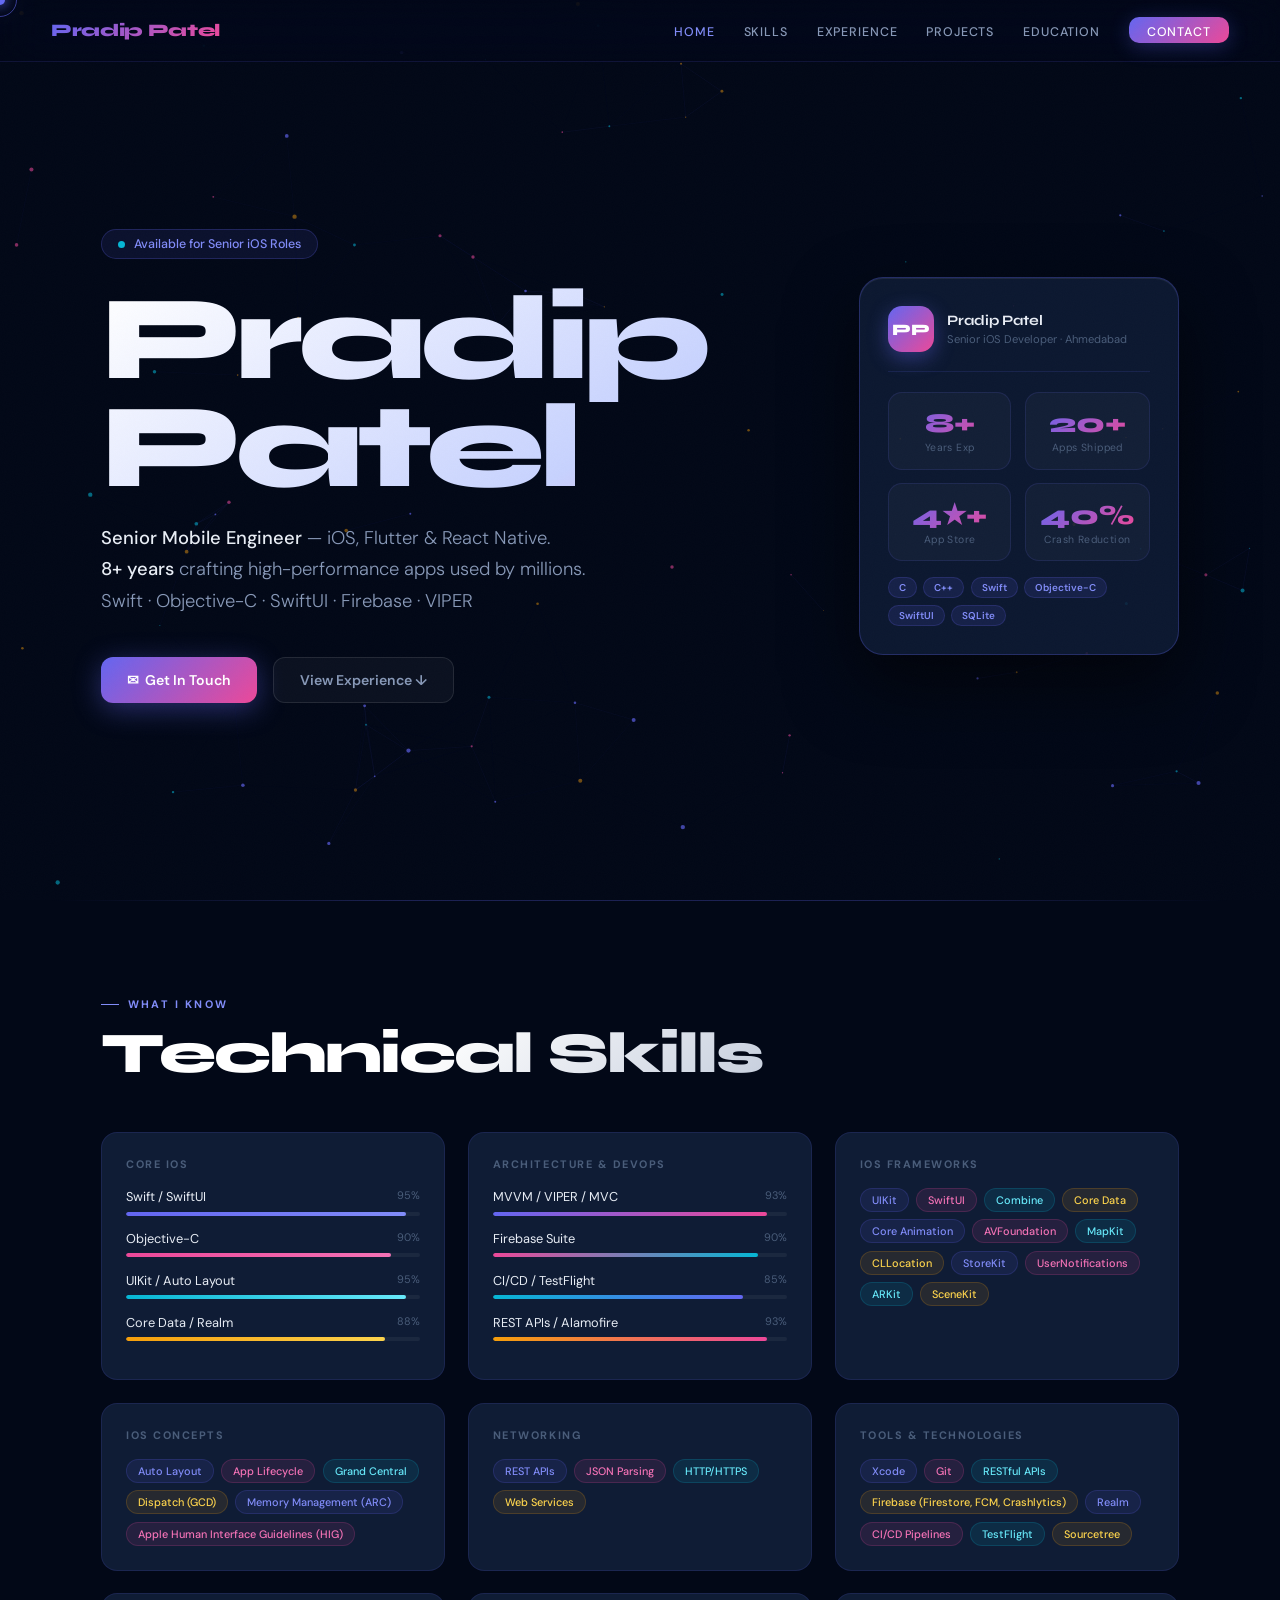
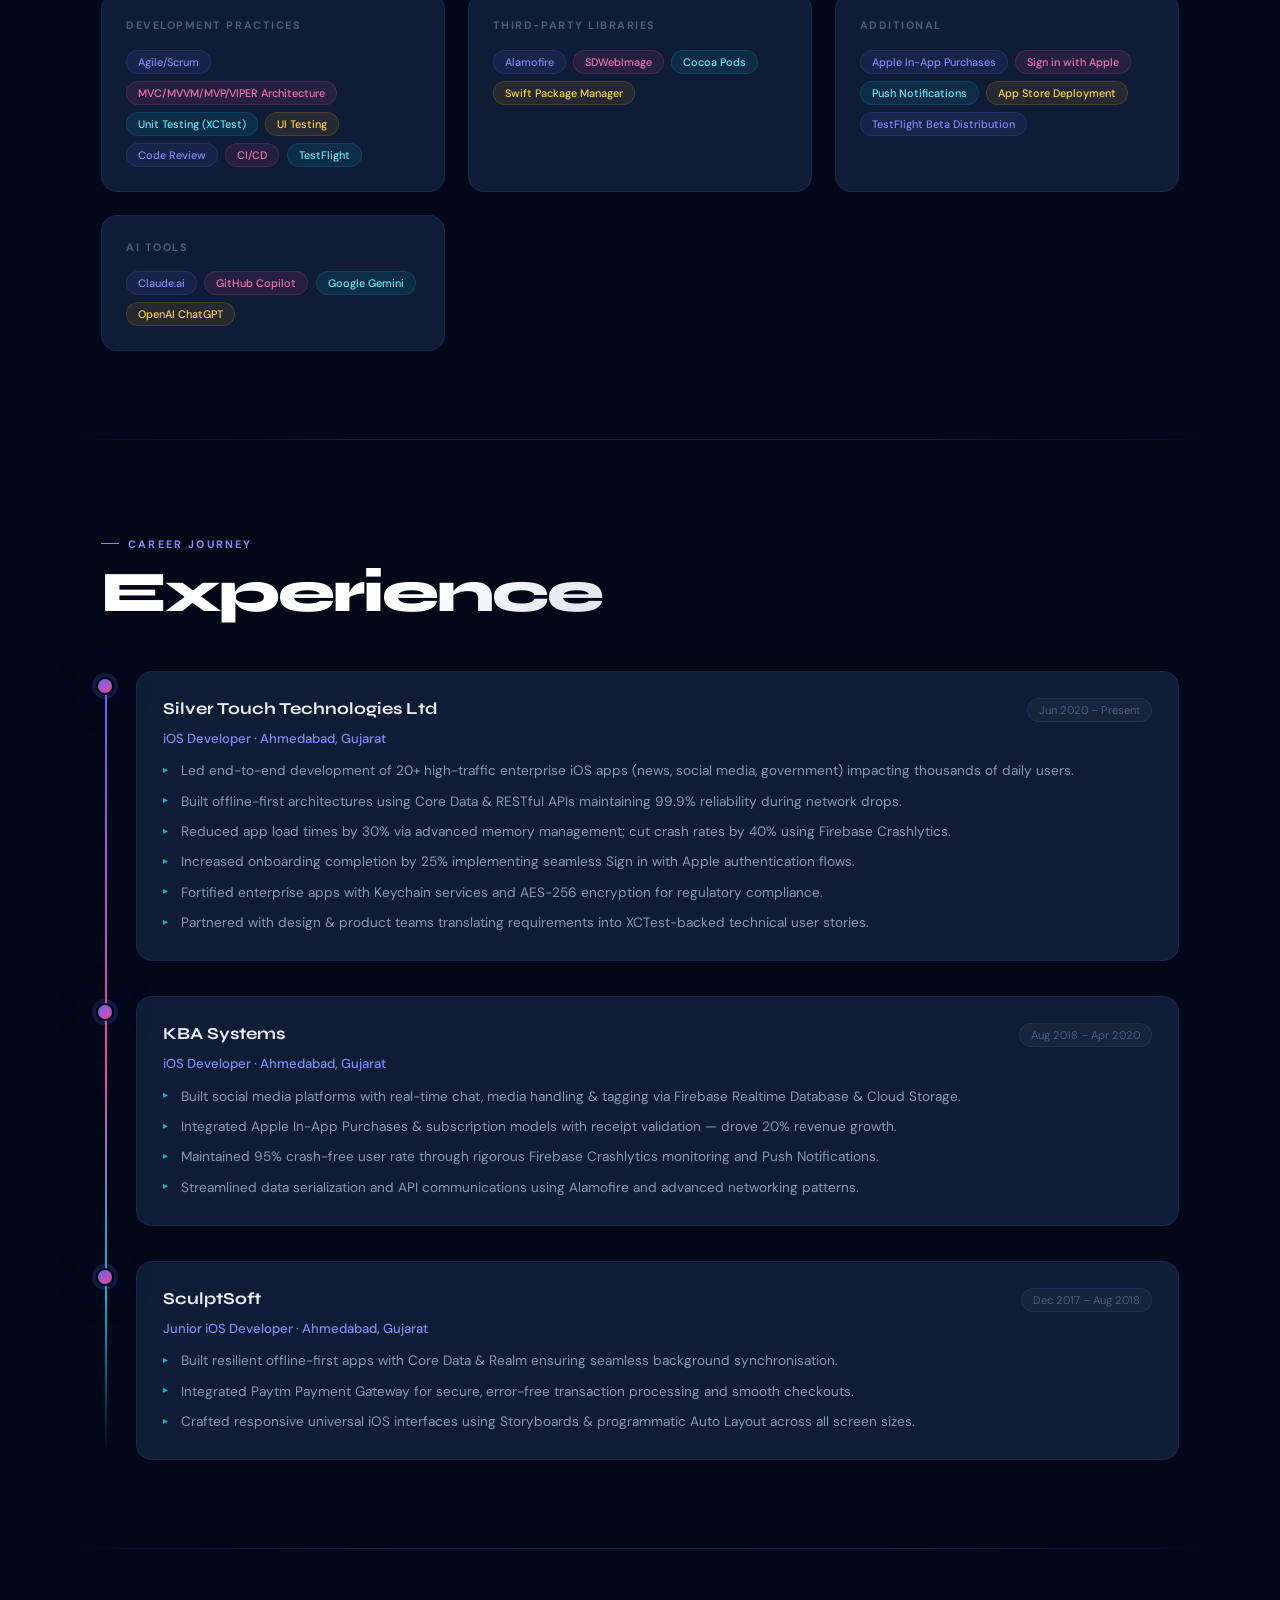
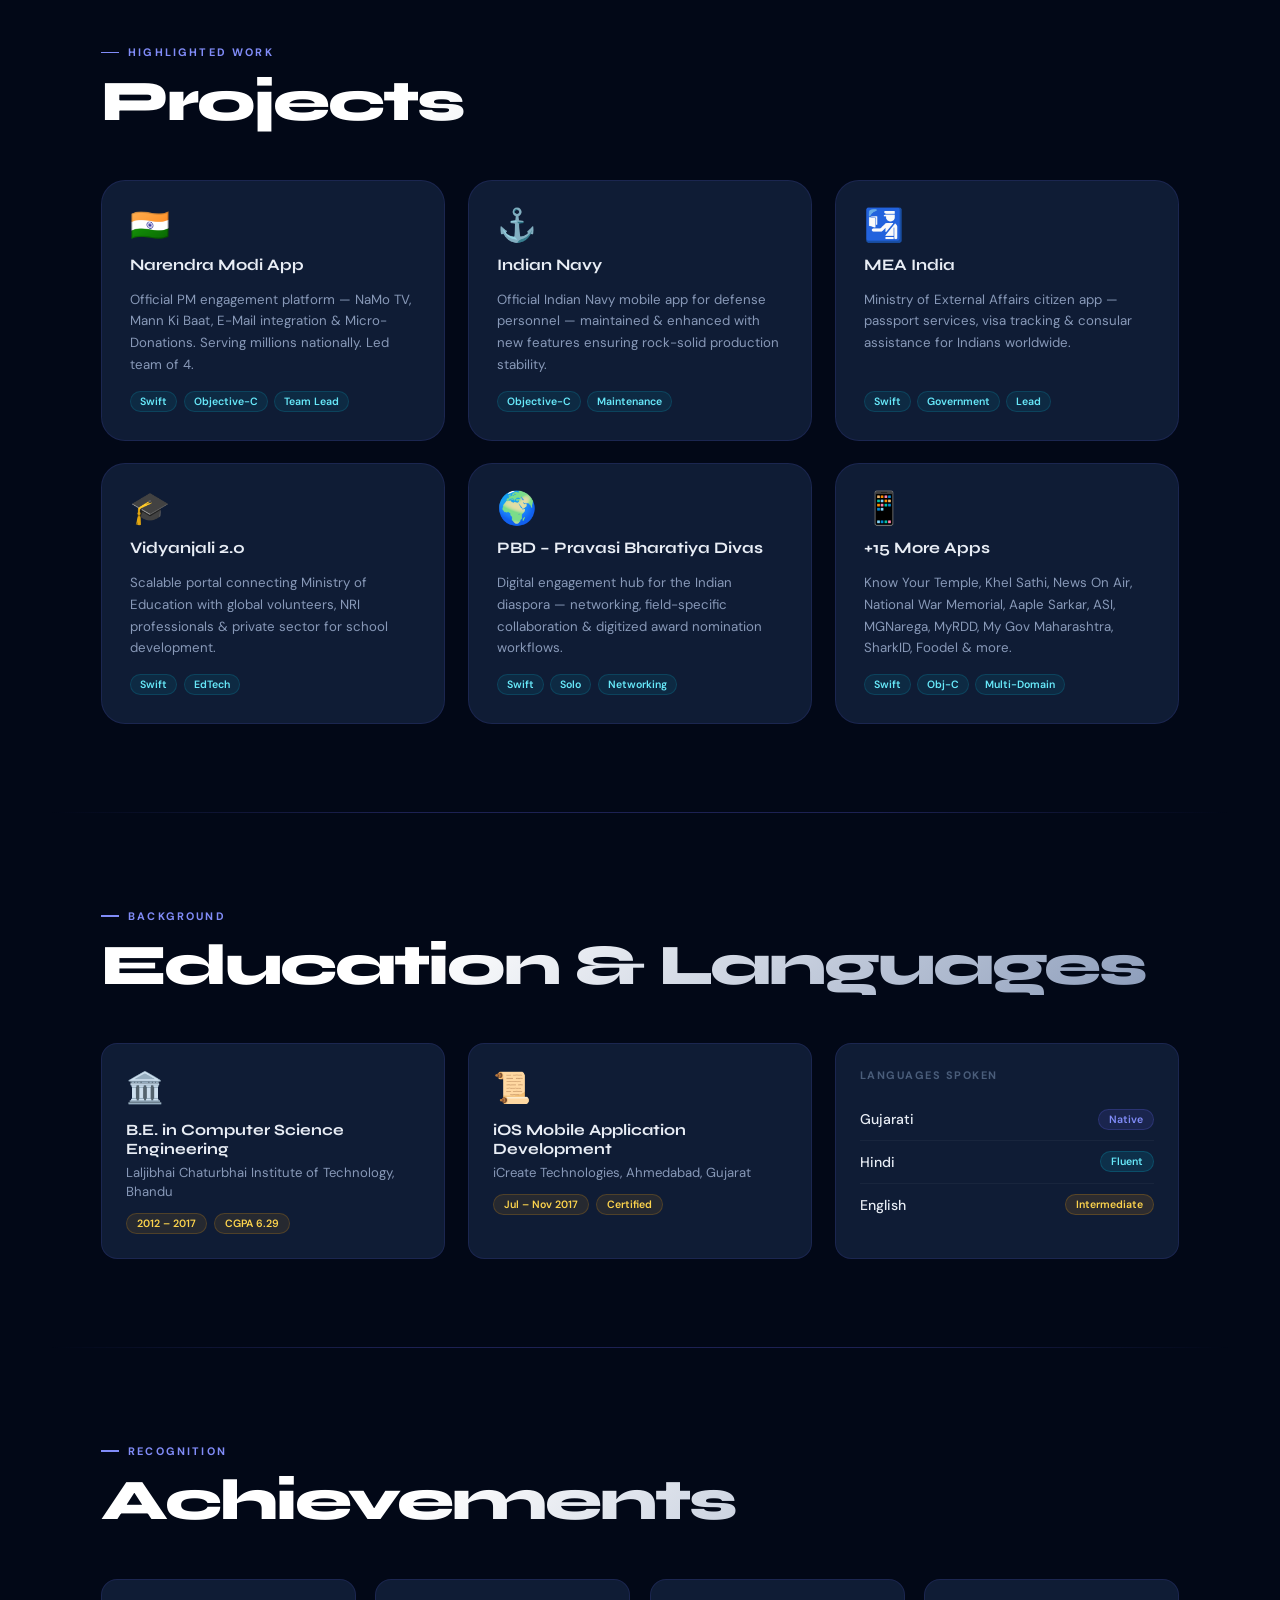
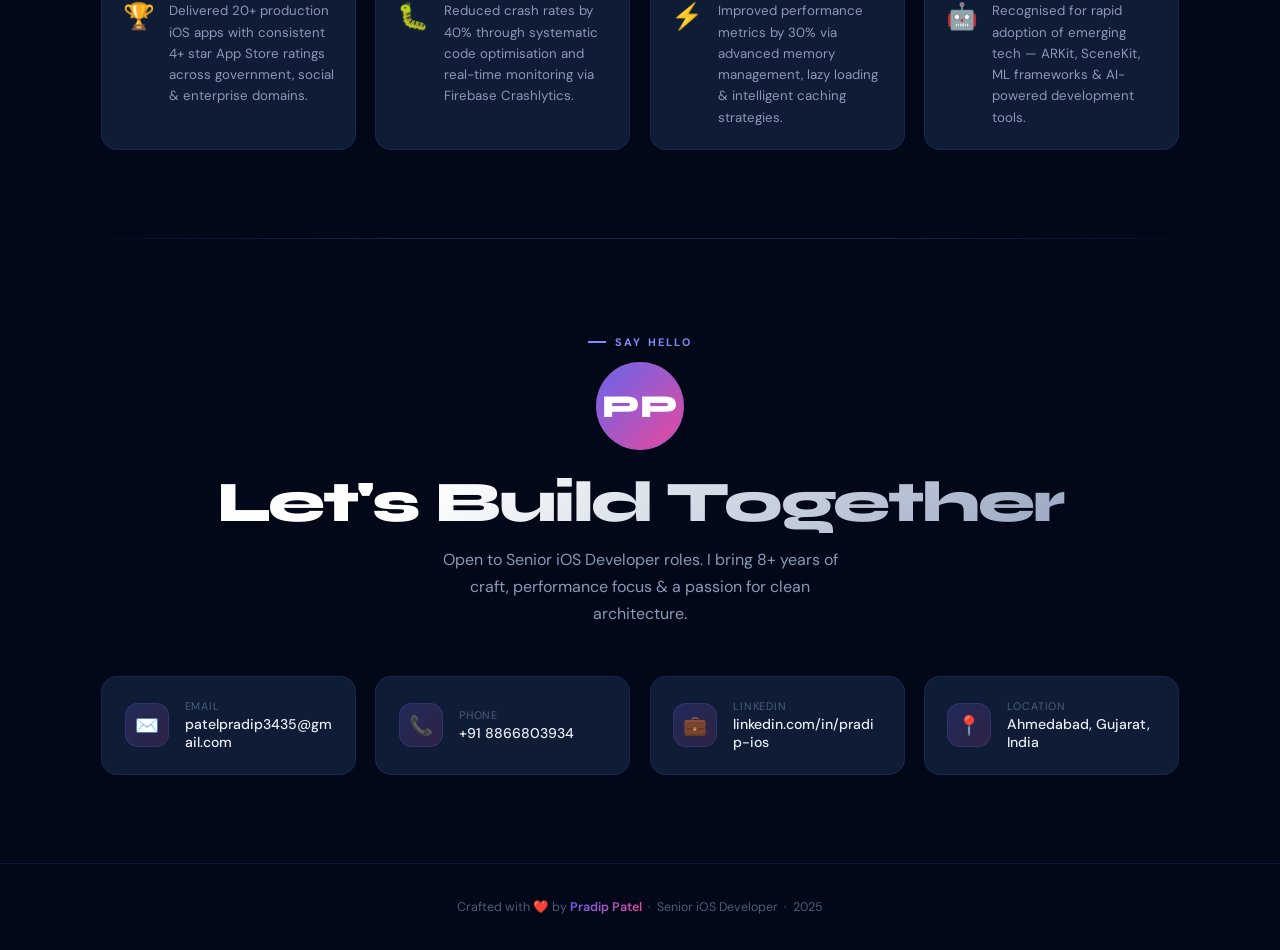
==== commit c670dd05: "change skill and language of page" ====
--- a/index.html
+++ b/index.html
@@ -289,9 +289,9 @@
           <div class="stat"><div class="stat-n">40%</div><div class="stat-l">Crash Reduction</div></div>
         </div>
         <div class="c3-tags">
-          <span class="c3-tag">Swift</span><span class="c3-tag">SwiftUI</span>
-          <span class="c3-tag">Firebase</span><span class="c3-tag">MVVM</span>
-          <span class="c3-tag">VIPER</span><span class="c3-tag">CI/CD</span>
+          <span class="c3-tag">C</span><span class="c3-tag">C++</span>
+          <span class="c3-tag">Swift</span><span class="c3-tag">Objective-C</span>
+          <span class="c3-tag">SwiftUI</span><span class="c3-tag">SQLite</span>
         </div>
       </div>
     </div>
@@ -324,19 +324,61 @@
     <div class="sk-card rv">
       <div class="sk-hd">iOS Frameworks</div>
       <div class="chips">
-        <span class="chip ci">UIKit</span><span class="chip cp">Combine</span><span class="chip cc">AVFoundation</span>
-        <span class="chip ca">MapKit</span><span class="chip ci">ARKit</span><span class="chip cp">SceneKit</span>
-        <span class="chip cc">StoreKit</span><span class="chip ca">Core Animation</span><span class="chip ci">CLLocation</span>
-        <span class="chip cp">UserNotifications</span><span class="chip cc">GCD</span><span class="chip ca">XCTest</span>
+        <span class="chip ci">UIKit</span><span class="chip cp">SwiftUI</span><span class="chip cc">Combine</span>
+        <span class="chip ca">Core Data</span><span class="chip ci">Core Animation</span><span class="chip cp">AVFoundation</span>
+        <span class="chip cc">MapKit</span><span class="chip ca">CLLocation</span><span class="chip ci">StoreKit</span>
+        <span class="chip cp">UserNotifications</span><span class="chip cc">ARKit</span><span class="chip ca">SceneKit</span>
+      </div>
+    </div>
+	<div class="sk-card rv">
+      <div class="sk-hd">iOS Concepts</div>
+      <div class="chips">
+        <span class="chip ci">Auto Layout</span><span class="chip cp">App Lifecycle</span><span class="chip cc">Grand Central</span>
+        <span class="chip ca">Dispatch (GCD)</span><span class="chip ci">Memory Management (ARC)</span><span class="chip cp">Apple Human Interface Guidelines (HIG)</span>
+      </div>
+    </div>
+	<div class="sk-card rv">
+      <div class="sk-hd">Networking</div>
+      <div class="chips">
+        <span class="chip ci">REST APIs</span><span class="chip cp">JSON Parsing</span><span class="chip cc">HTTP/HTTPS</span>
+        <span class="chip ca">Web Services</span>
+      </div>
+    </div>
+	<div class="sk-card rv">
+      <div class="sk-hd">Tools &amp; Technologies</div>
+      <div class="chips">
+        <span class="chip ci">Xcode</span><span class="chip cp">Git</span><span class="chip cc">RESTful APIs</span>
+        <span class="chip ca">Firebase (Firestore, FCM, Crashlytics)</span><span class="chip ci">Realm</span><span class="chip cp">CI/CD Pipelines</span>
+        <span class="chip cc">TestFlight</span><span class="chip ca">Sourcetree</span>
+      </div>
+    </div>
+	<div class="sk-card rv">
+      <div class="sk-hd">Development Practices</div>
+      <div class="chips">
+        <span class="chip ci">Agile/Scrum</span><span class="chip cp">MVC/MVVM/MVP/VIPER Architecture</span><span class="chip cc">Unit Testing (XCTest)</span>
+        <span class="chip ca">UI Testing</span><span class="chip ci">Code Review</span><span class="chip cp">CI/CD</span>
+        <span class="chip cc">TestFlight</span>
+      </div>
+    </div>
+	<div class="sk-card rv">
+      <div class="sk-hd">Third-Party Libraries</div>
+      <div class="chips">
+        <span class="chip ci">Alamofire</span><span class="chip cp">SDWebImage</span><span class="chip cc">Cocoa Pods</span>
+        <span class="chip ca">Swift Package Manager</span>
+      </div>
+    </div>
+	<div class="sk-card rv">
+      <div class="sk-hd">Additional</div>
+      <div class="chips">
+        <span class="chip ci">Apple In-App Purchases</span><span class="chip cp">Sign in with Apple</span><span class="chip cc">Push Notifications</span>
+        <span class="chip ca">App Store Deployment</span><span class="chip ci">TestFlight Beta Distribution</span>
       </div>
     </div>
     <div class="sk-card rv">
-      <div class="sk-hd">Cross-Platform &amp; AI Tools</div>
-      <div class="chips">
-        <span class="chip ci">Flutter</span><span class="chip cp">React Native</span><span class="chip cc">Claude.ai</span>
-        <span class="chip ca">GitHub Copilot</span><span class="chip ci">Google Gemini</span><span class="chip cp">ChatGPT</span>
-        <span class="chip cc">Cursor</span><span class="chip ca">Xcode</span><span class="chip ci">Sourcetree</span>
-        <span class="chip cp">CocoaPods</span><span class="chip cc">SPM</span><span class="chip ca">Alamofire</span>
+      <div class="sk-hd">AI Tools</div>
+      <div class="chips">
+        <span class="chip ci">Claude.ai</span><span class="chip cp">GitHub Copilot</span><span class="chip cc">Google Gemini</span>
+        <span class="chip ca">OpenAI ChatGPT</span>
       </div>
     </div>
   </div>
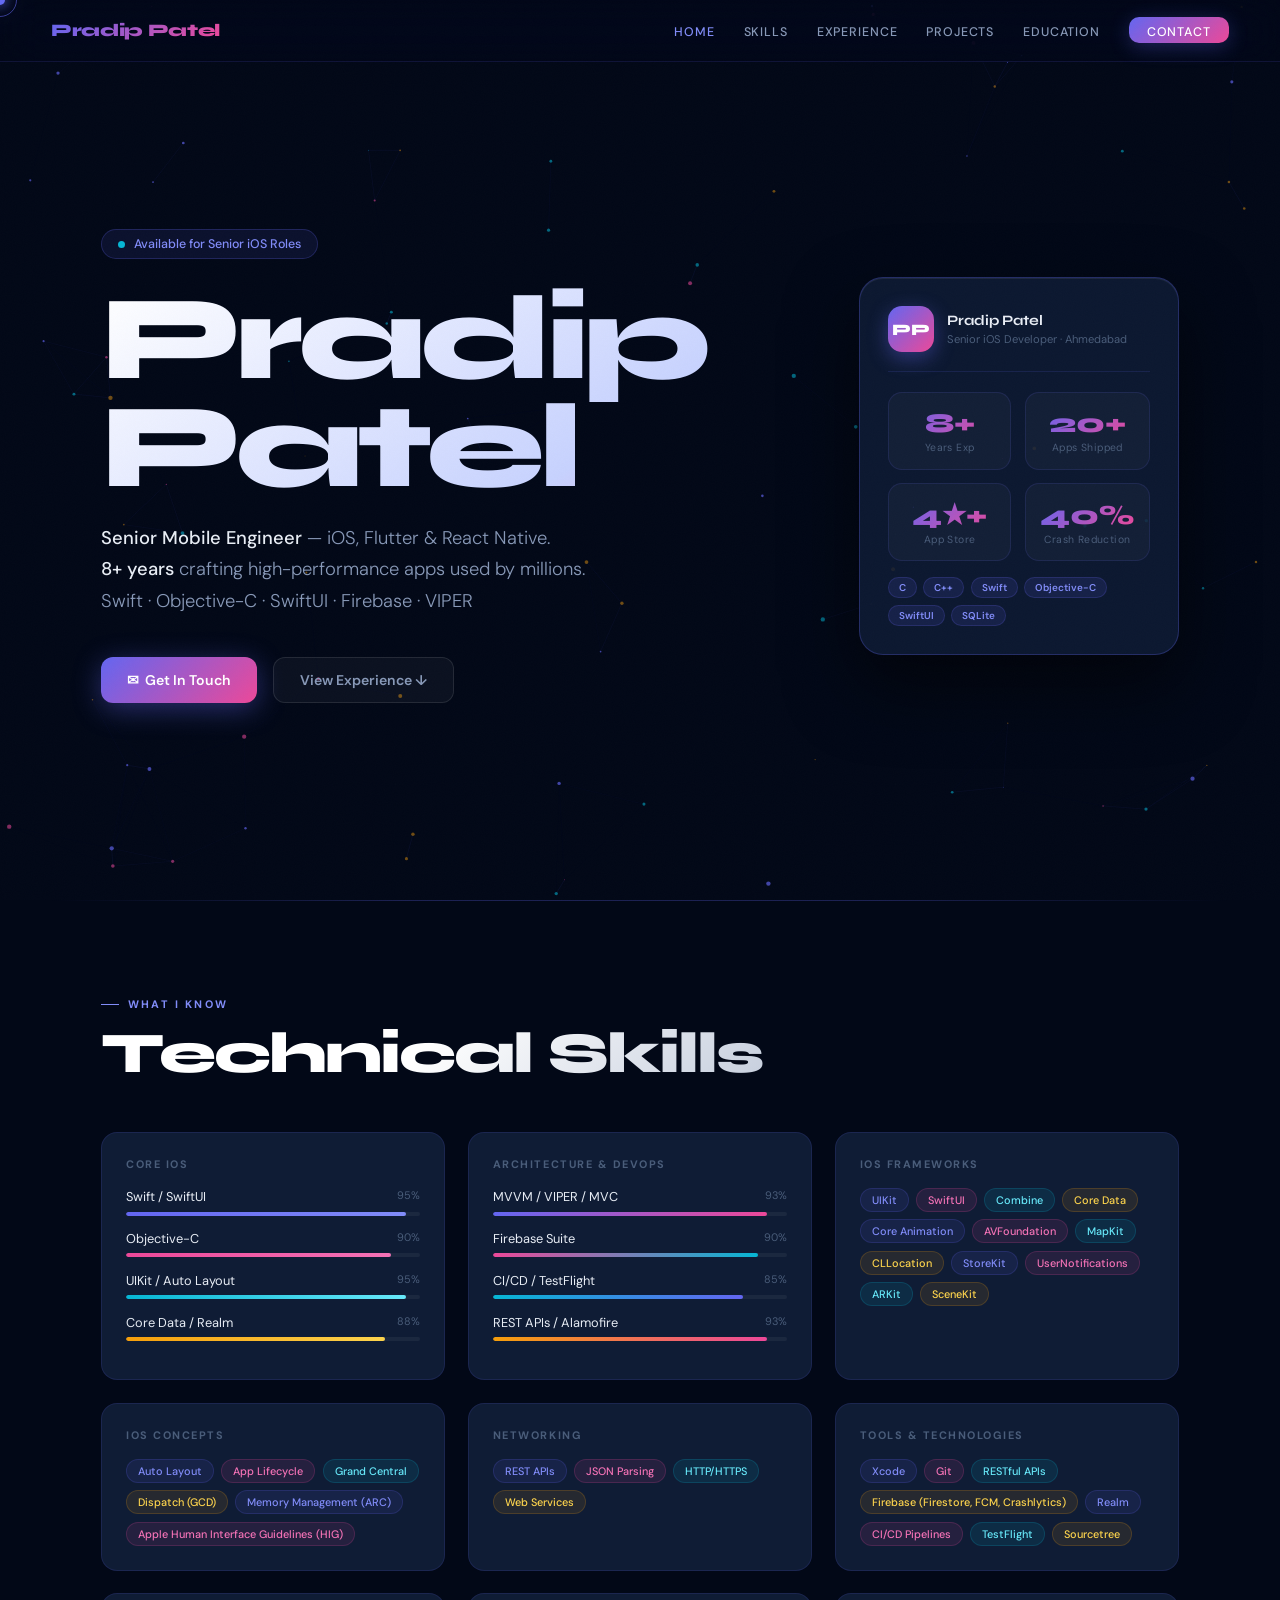
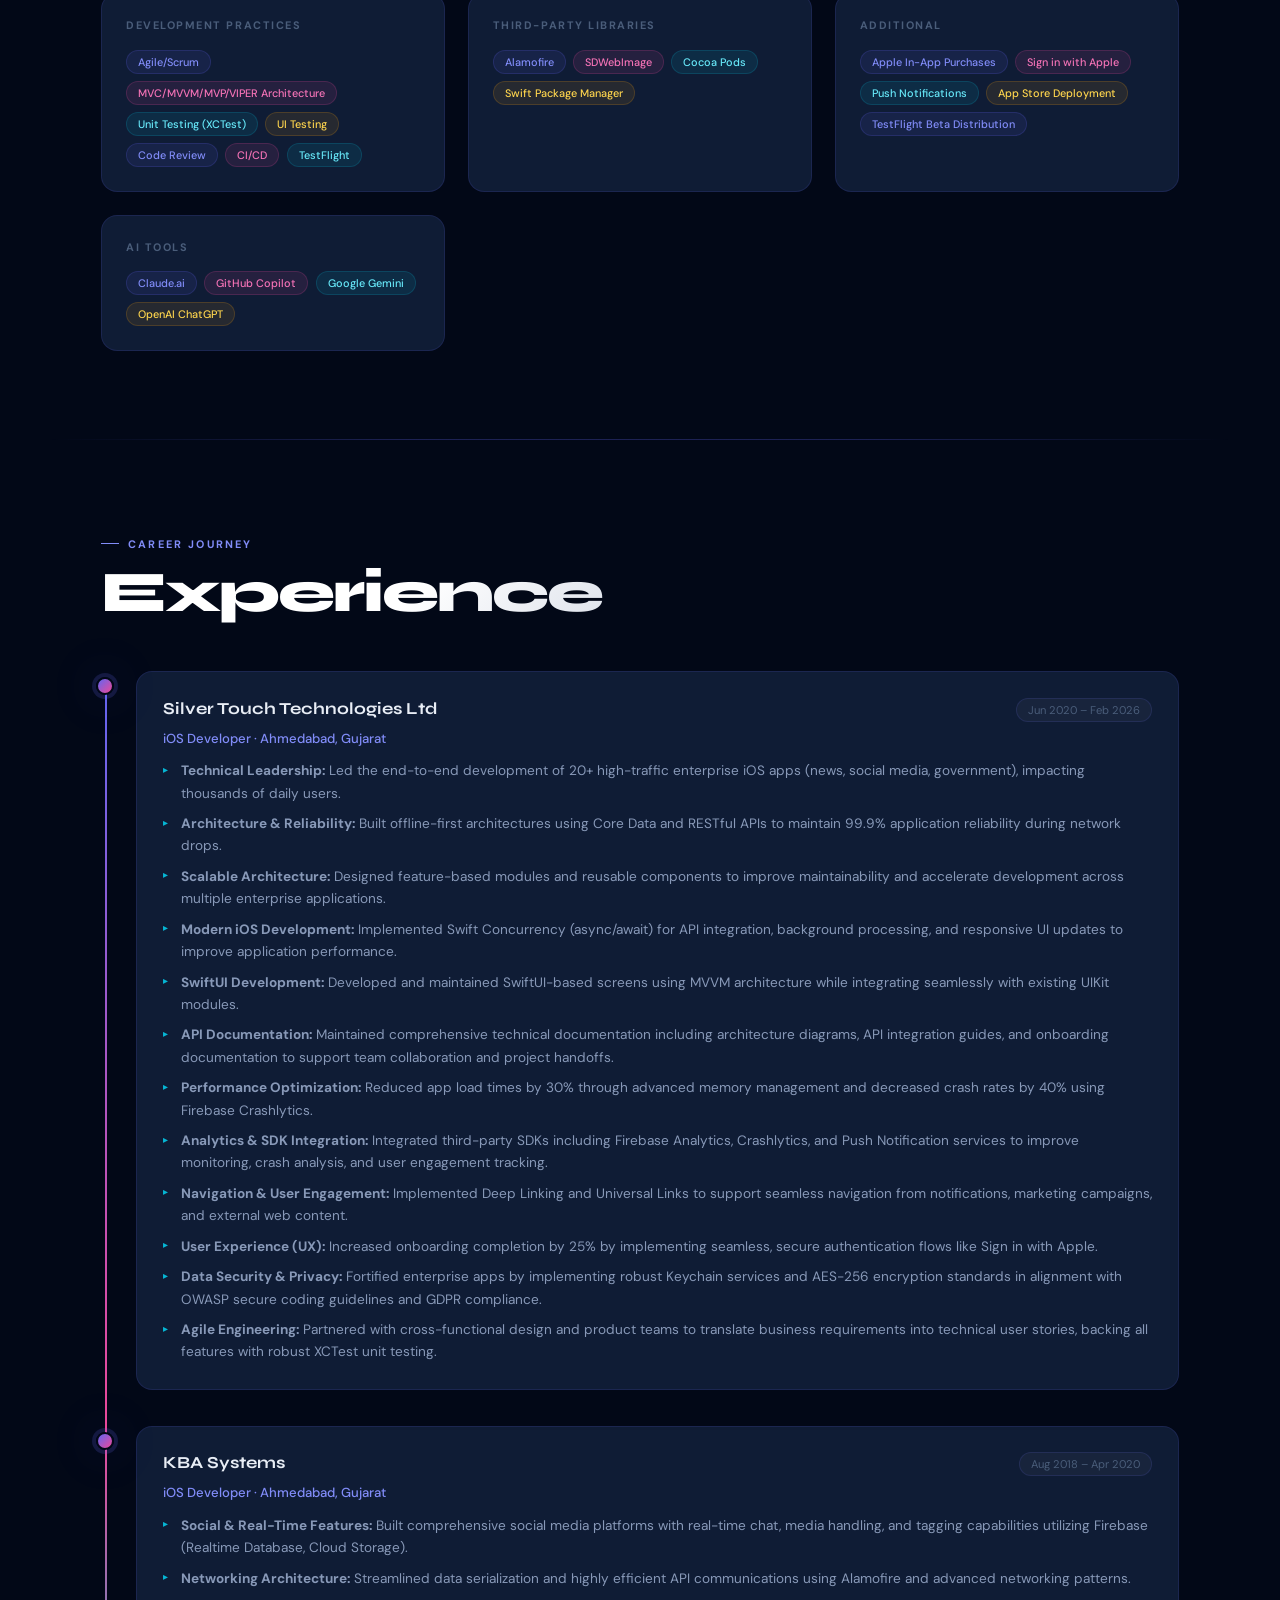
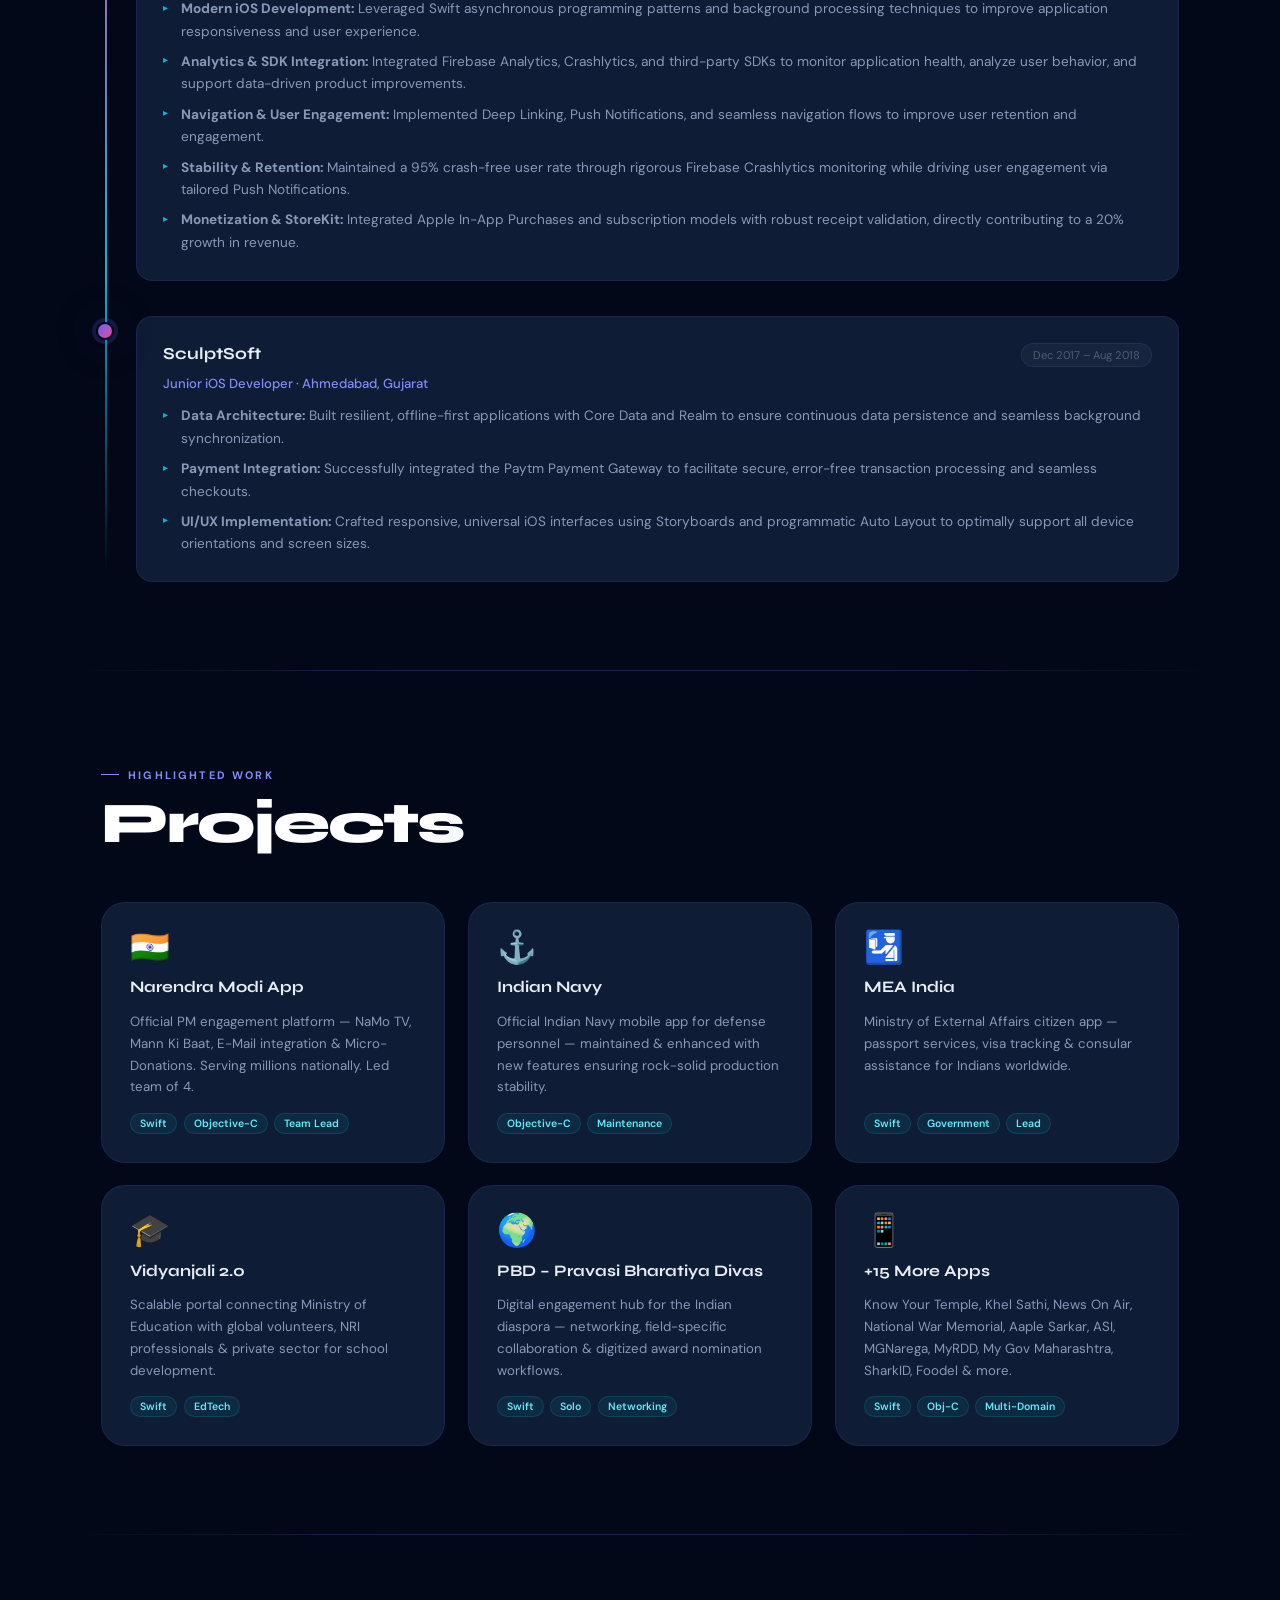
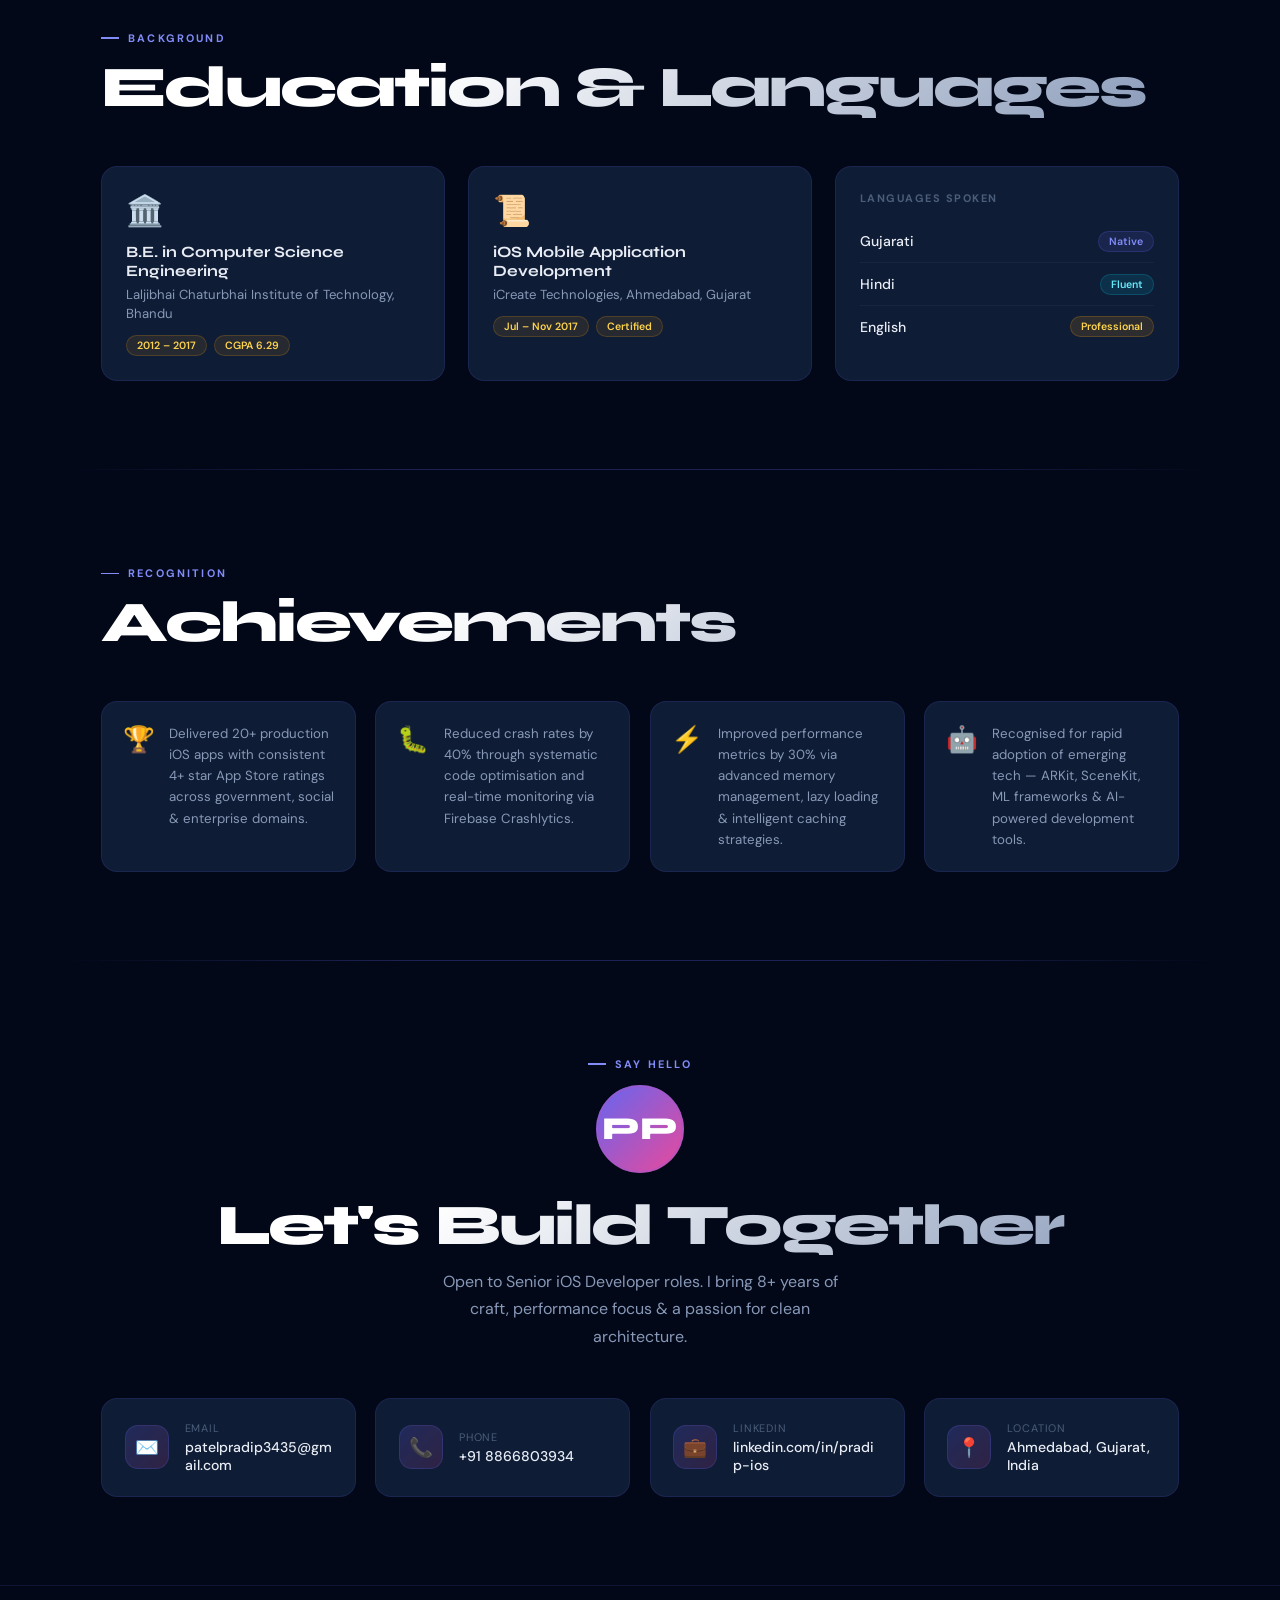
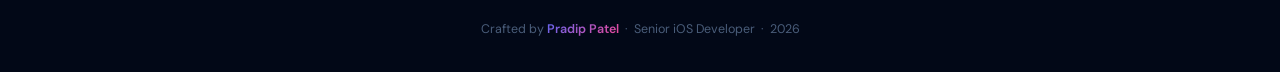
==== commit d5938edd: "feat: add interactive cursor, loader, and particle effects; implement scroll reveal and skill bars" ====
--- a/index.html
+++ b/index.html
@@ -1,641 +1,572 @@
 <!DOCTYPE html>
 <html lang="en">
-<head>
-<meta charset="UTF-8"/>
-<meta name="viewport" content="width=device-width, initial-scale=1.0"/>
-<title>Pradip Patel — Senior iOS Developer</title>
-<link rel="preconnect" href="https://fonts.googleapis.com"/>
-<link rel="preconnect" href="https://fonts.gstatic.com" crossorigin/>
-<link href="https://fonts.googleapis.com/css2?family=Syne:wght@400;500;600;700;800&family=DM+Sans:ital,opsz,wght@0,9..40,300;0,9..40,400;0,9..40,500;0,9..40,600;1,9..40,400&display=swap" rel="stylesheet"/>
-<style>
-:root{
-  --indigo:#6366f1;--indigo-l:#818cf8;--indigo-d:#4338ca;--indigo-xl:#c7d2fe;
-  --pink:#ec4899;--pink-l:#f472b6;
-  --cyan:#06b6d4;--cyan-l:#67e8f9;
-  --amber:#f59e0b;--amber-l:#fcd34d;
-  --bg:#020817;--bg2:#050d1f;
-  --surf:#0f1c35;--surf2:#162040;
-  --txt:#e8edf5;--txt-m:#8899b8;--txt-d:#4a5d7a;
-  --bdr:rgba(99,102,241,.14);--bdr2:rgba(99,102,241,.28);
-  --gi:linear-gradient(135deg,var(--indigo),var(--pink));
-  --gc:linear-gradient(135deg,var(--cyan),var(--indigo));
-  --ga:linear-gradient(135deg,var(--amber),var(--pink));
-  --glow-i:0 0 50px rgba(99,102,241,.3);
-  --glow-p:0 0 50px rgba(236,72,153,.3);
-  --glow-c:0 0 50px rgba(6,182,212,.3);
-  --glow-a:0 0 50px rgba(245,158,11,.3);
-  --r:16px;--rl:24px;
-}
-*{margin:0;padding:0;box-sizing:border-box}
-html{scroll-behavior:smooth}
-body{font-family:'DM Sans',sans-serif;background:var(--bg);color:var(--txt);overflow-x:hidden;cursor:none;-webkit-font-smoothing:antialiased}
-::selection{background:rgba(99,102,241,.35);color:#fff}
-a{text-decoration:none;color:inherit}
-::-webkit-scrollbar{width:5px}
-::-webkit-scrollbar-track{background:var(--bg)}
-::-webkit-scrollbar-thumb{background:linear-gradient(180deg,var(--indigo),var(--pink),var(--cyan));border-radius:99px}
-body::after{
-  content:'';position:fixed;inset:0;pointer-events:none;z-index:9000;opacity:.32;
-  background-image:url("data:image/svg+xml,%3Csvg xmlns='http://www.w3.org/2000/svg' width='300' height='300'%3E%3Cfilter id='n'%3E%3CfeTurbulence type='fractalNoise' baseFrequency='.75' numOctaves='4' stitchTiles='stitch'/%3E%3C/filter%3E%3Crect width='300' height='300' filter='url(%23n)' opacity='.05'/%3E%3C/svg%3E");
-  background-size:250px;
-}
-
-/* CURSOR */
-#cur{position:fixed;width:10px;height:10px;border-radius:50%;background:var(--indigo);pointer-events:none;z-index:99999;transform:translate(-50%,-50%);box-shadow:0 0 12px var(--indigo),0 0 28px rgba(99,102,241,.6);transition:transform .08s,background .25s,box-shadow .25s;mix-blend-mode:screen}
-#cur-ring{position:fixed;width:34px;height:34px;border-radius:50%;border:1.5px solid rgba(99,102,241,.55);pointer-events:none;z-index:99998;transform:translate(-50%,-50%);transition:width .2s,height .2s,border-color .2s}
-body.hov #cur{transform:translate(-50%,-50%) scale(2);background:var(--pink);box-shadow:0 0 18px var(--pink),0 0 40px rgba(236,72,153,.6)}
-body.hov #cur-ring{width:52px;height:52px;border-color:rgba(236,72,153,.45)}
-
-/* LOADER */
-#loader{position:fixed;inset:0;z-index:99997;background:var(--bg);display:flex;flex-direction:column;align-items:center;justify-content:center;gap:28px;transition:opacity .9s ease,visibility .9s}
-#loader.out{opacity:0;visibility:hidden}
-.ld-init{font-family:'Syne',sans-serif;font-weight:800;font-size:clamp(5rem,14vw,9rem);letter-spacing:-.04em;background:linear-gradient(135deg,var(--indigo-l),var(--pink),var(--cyan),var(--amber));background-size:300%;-webkit-background-clip:text;-webkit-text-fill-color:transparent;background-clip:text;animation:ldS 2s ease infinite,ldP .6s ease both}
-@keyframes ldS{0%,100%{background-position:0% 50%}50%{background-position:100% 50%}}
-@keyframes ldP{from{transform:scale(.85);opacity:0}to{transform:scale(1);opacity:1}}
-.ld-bar-wrap{width:220px;height:2.5px;background:rgba(255,255,255,.07);border-radius:99px;overflow:hidden}
-.ld-bar{height:100%;width:0;border-radius:99px;background:linear-gradient(90deg,var(--indigo),var(--pink),var(--cyan),var(--amber));animation:ldB 1.9s cubic-bezier(.4,0,.2,1) forwards}
-@keyframes ldB{0%{width:0}55%{width:70%}85%{width:88%}100%{width:100%}}
-.ld-sub{font-size:.7rem;letter-spacing:.22em;text-transform:uppercase;color:var(--txt-d);font-weight:500}
-
-/* CANVAS */
-#pcv{position:fixed;inset:0;z-index:0;pointer-events:none}
-
-/* NAV */
-nav{position:fixed;top:0;inset-inline:0;z-index:5000;display:flex;align-items:center;justify-content:space-between;height:62px;padding:0 clamp(1.2rem,4vw,3.5rem);background:rgba(2,8,23,.72);backdrop-filter:blur(24px) saturate(180%);-webkit-backdrop-filter:blur(24px) saturate(180%);border-bottom:1px solid var(--bdr)}
-.nav-brand{font-family:'Syne',sans-serif;font-weight:800;font-size:1.1rem;letter-spacing:-.02em;background:var(--gi);-webkit-background-clip:text;-webkit-text-fill-color:transparent;background-clip:text}
-.nav-menu{display:flex;gap:1.8rem;list-style:none;align-items:center}
-.nav-menu a{font-size:.78rem;font-weight:500;letter-spacing:.07em;text-transform:uppercase;color:var(--txt-m);position:relative;padding-bottom:3px;transition:color .25s}
-.nav-menu a::after{content:'';position:absolute;bottom:0;left:0;width:0;height:1.5px;background:var(--gi);border-radius:99px;transition:width .3s ease}
-.nav-menu a:hover{color:var(--txt)}
-.nav-menu a:hover::after{width:100%}
-.nav-btn{background:var(--gi)!important;color:#fff!important;padding:7px 18px;border-radius:10px;box-shadow:0 4px 20px rgba(99,102,241,.3);transition:transform .2s,box-shadow .2s!important}
-.nav-btn:hover{transform:translateY(-2px)!important;box-shadow:0 8px 28px rgba(99,102,241,.5)!important}
-.nav-btn::after{display:none!important}
-.nav-hbg{display:none;flex-direction:column;gap:5px;background:none;border:none;cursor:none;padding:6px}
-.nav-hbg span{display:block;width:22px;height:1.5px;background:var(--txt-m);border-radius:2px;transition:.3s}
-
-/* LAYOUT */
-main{position:relative;z-index:1}
-.wrap{max-width:1180px;margin:0 auto;padding:0 clamp(1.2rem,4vw,3.5rem)}
-section.wrap{padding-top:5.5rem;padding-bottom:5.5rem}
-.sec-lbl{display:inline-flex;align-items:center;gap:.55rem;font-size:.68rem;font-weight:700;letter-spacing:.2em;text-transform:uppercase;color:var(--indigo-l);margin-bottom:.85rem}
-.sec-lbl::before{content:'';width:18px;height:1.5px;background:var(--indigo-l)}
-.sec-title{font-family:'Syne',sans-serif;font-weight:800;letter-spacing:-.035em;font-size:clamp(2.2rem,5vw,3.6rem);line-height:1.02;margin-bottom:3rem;background:linear-gradient(135deg,#fff 30%,var(--txt-m));-webkit-background-clip:text;-webkit-text-fill-color:transparent;background-clip:text}
-.divider{height:1px;background:linear-gradient(90deg,transparent,var(--bdr2) 30%,var(--bdr2) 70%,transparent);max-width:1180px;margin:0 auto;padding:0 clamp(1.2rem,4vw,3.5rem)}
-.rv{opacity:0;transform:translateY(28px);transition:opacity .75s ease,transform .75s ease}
-.rv.in{opacity:1;transform:none}
-
-/* HERO */
-#hero{min-height:100svh;display:flex;align-items:center;justify-content:space-between;gap:3rem;flex-wrap:wrap;padding-top:5rem;padding-bottom:3rem}
-.hero-l{flex:1;min-width:280px;display:flex;flex-direction:column}
-.hero-pill{display:inline-flex;align-items:center;gap:.55rem;width:fit-content;background:rgba(99,102,241,.1);border:1px solid rgba(99,102,241,.24);border-radius:99px;padding:6px 16px;font-size:.78rem;font-weight:500;color:var(--indigo-l);margin-bottom:1.6rem;animation:fadeUp .7s .1s ease both}
-.pill-dot{width:7px;height:7px;border-radius:50%;background:var(--cyan);animation:dotB 1.6s infinite}
-@keyframes dotB{0%,100%{opacity:1;box-shadow:0 0 6px var(--cyan)}50%{opacity:.3;box-shadow:none}}
-.hero-name{font-family:'Syne',sans-serif;font-weight:800;letter-spacing:-.05em;font-size:clamp(3.5rem,10vw,7.5rem);line-height:.9;margin-bottom:1.4rem;background:linear-gradient(145deg,#fff 0%,var(--indigo-xl) 35%,var(--pink-l) 65%,var(--cyan-l) 100%);background-size:250%;-webkit-background-clip:text;-webkit-text-fill-color:transparent;background-clip:text;animation:nameS 5s ease infinite,fadeUp .8s .15s ease both}
-@keyframes nameS{0%,100%{background-position:0% 60%}50%{background-position:100% 40%}}
-.hero-sub{font-size:clamp(.95rem,2vw,1.15rem);color:var(--txt-m);font-weight:300;line-height:1.7;max-width:500px;margin-bottom:2.5rem;animation:fadeUp .8s .25s ease both;opacity:0;animation-fill-mode:forwards}
-.hero-sub strong{color:var(--txt);font-weight:500}
-.hero-ctas{display:flex;gap:1rem;flex-wrap:wrap;animation:fadeUp .8s .35s ease both;opacity:0;animation-fill-mode:forwards}
-.btn{display:inline-flex;align-items:center;gap:.5rem;padding:13px 26px;border-radius:12px;font-family:'DM Sans',sans-serif;font-weight:600;font-size:.88rem;cursor:none;border:none;transition:all .28s ease}
-.btn-p{background:var(--gi);color:#fff;box-shadow:0 6px 28px rgba(99,102,241,.4)}
-.btn-p:hover{transform:translateY(-3px);box-shadow:0 14px 40px rgba(99,102,241,.55)}
-.btn-s{background:rgba(255,255,255,.04);border:1px solid rgba(255,255,255,.1);color:var(--txt-m)}
-.btn-s:hover{background:rgba(255,255,255,.08);color:var(--txt);transform:translateY(-2px)}
-
-/* HERO CARD */
-.hero-r{flex:0 0 auto;animation:fadeUp .9s .45s ease both;opacity:0;animation-fill-mode:forwards}
-.c3w{perspective:900px}
-.c3{width:clamp(280px,30vw,320px);background:rgba(15,28,53,.85);border:1px solid var(--bdr2);border-radius:var(--rl);padding:1.75rem;backdrop-filter:blur(20px);-webkit-backdrop-filter:blur(20px);box-shadow:0 30px 70px rgba(0,0,0,.55),inset 0 1px 0 rgba(255,255,255,.07);animation:cardF 7s ease-in-out infinite;transform-style:preserve-3d;transition:transform .12s ease}
-@keyframes cardF{0%,100%{transform:rotateX(5deg) rotateY(-7deg) translateY(0)}33%{transform:rotateX(-3deg) rotateY(5deg) translateY(-14px)}66%{transform:rotateX(4deg) rotateY(1deg) translateY(-7px)}}
-.c3-head{display:flex;align-items:center;gap:.8rem;padding-bottom:1.2rem;margin-bottom:1.2rem;border-bottom:1px solid var(--bdr)}
-.c3-av{width:46px;height:46px;border-radius:14px;flex-shrink:0;background:var(--gi);display:flex;align-items:center;justify-content:center;font-family:'Syne',sans-serif;font-weight:800;font-size:1rem;color:#fff;box-shadow:0 6px 20px rgba(99,102,241,.4)}
-.c3-nm{font-family:'Syne',sans-serif;font-weight:700;font-size:.9rem;line-height:1.2}
-.c3-rl{font-size:.7rem;color:var(--txt-d);margin-top:.15rem}
-.stat-g{display:grid;grid-template-columns:1fr 1fr;gap:.85rem}
-.stat{background:rgba(255,255,255,.03);border:1px solid var(--bdr);border-radius:14px;padding:.9rem;text-align:center;transition:.3s}
-.stat:hover{border-color:rgba(99,102,241,.35);box-shadow:var(--glow-i)}
-.stat-n{font-family:'Syne',sans-serif;font-size:1.7rem;font-weight:800;background:var(--gi);-webkit-background-clip:text;-webkit-text-fill-color:transparent;background-clip:text}
-.stat-l{font-size:.65rem;color:var(--txt-d);margin-top:.15rem;letter-spacing:.04em}
-.c3-tags{display:flex;flex-wrap:wrap;gap:.4rem;margin-top:1rem}
-.c3-tag{font-size:.62rem;font-weight:600;padding:3px 10px;border-radius:99px;background:rgba(99,102,241,.12);color:var(--indigo-l);border:1px solid rgba(99,102,241,.2)}
-
-@keyframes fadeUp{from{opacity:0;transform:translateY(22px)}to{opacity:1;transform:translateY(0)}}
-
-/* SKILLS */
-.sk-wrap{display:grid;grid-template-columns:repeat(auto-fit,minmax(270px,1fr));gap:1.4rem}
-.sk-card{background:var(--surf);border:1px solid var(--bdr);border-radius:var(--r);padding:1.5rem;transition:border-color .3s,box-shadow .3s,transform .3s}
-.sk-card:hover{border-color:var(--bdr2);box-shadow:var(--glow-i);transform:translateY(-4px)}
-.sk-hd{font-size:.68rem;font-weight:700;letter-spacing:.14em;text-transform:uppercase;color:var(--txt-d);margin-bottom:1.1rem}
-.bar-row{margin-bottom:.9rem}
-.bar-lbl{display:flex;justify-content:space-between;font-size:.8rem;margin-bottom:.4rem}
-.bar-lbl span:last-child{font-size:.68rem;color:var(--txt-d)}
-.bar-bg{height:4px;background:rgba(255,255,255,.05);border-radius:99px;overflow:hidden}
-.bar-fill{height:100%;width:0;border-radius:99px;transition:width 1.3s cubic-bezier(.4,0,.2,1)}
-.chips{display:flex;flex-wrap:wrap;gap:.45rem;margin-top:.5rem}
-.chip{font-size:.68rem;font-weight:500;padding:4px 11px;border-radius:99px;cursor:none;transition:transform .2s,filter .2s}
-.chip:hover{transform:translateY(-2px);filter:brightness(1.25)}
-.ci{background:rgba(99,102,241,.1);color:var(--indigo-l);border:1px solid rgba(99,102,241,.18)}
-.cp{background:rgba(236,72,153,.1);color:var(--pink-l);border:1px solid rgba(236,72,153,.18)}
-.cc{background:rgba(6,182,212,.1);color:var(--cyan-l);border:1px solid rgba(6,182,212,.18)}
-.ca{background:rgba(245,158,11,.1);color:var(--amber-l);border:1px solid rgba(245,158,11,.18)}
-
-/* TIMELINE */
-.tl{position:relative;padding-left:2.2rem;display:flex;flex-direction:column;gap:2.2rem}
-.tl::before{content:'';position:absolute;left:4px;top:8px;bottom:8px;width:1.5px;background:linear-gradient(to bottom,var(--indigo),var(--pink) 50%,var(--cyan) 80%,transparent)}
-.tl-item{position:relative}
-.tl-dot{position:absolute;left:-2.55rem;top:.4rem;width:18px;height:18px;border-radius:50%;background:var(--gi);border:2.5px solid var(--bg);box-shadow:0 0 0 4px rgba(99,102,241,.18),var(--glow-i)}
-.tl-card{background:var(--surf);border:1px solid var(--bdr);border-radius:var(--r);padding:1.6rem;transition:.3s}
-.tl-card:hover{border-color:rgba(236,72,153,.35);box-shadow:var(--glow-p);transform:translateX(8px)}
-.tl-top{display:flex;justify-content:space-between;align-items:flex-start;flex-wrap:wrap;gap:.6rem;margin-bottom:.5rem}
-.tl-co{font-family:'Syne',sans-serif;font-size:1.05rem;font-weight:700}
-.tl-date{font-size:.7rem;color:var(--txt-d);background:rgba(255,255,255,.04);border:1px solid var(--bdr);padding:4px 11px;border-radius:99px;white-space:nowrap}
-.tl-role{font-size:.82rem;color:var(--indigo-l);font-weight:500;margin-bottom:.85rem}
-.tl-ul{list-style:none;display:flex;flex-direction:column;gap:.5rem}
-.tl-ul li{font-size:.85rem;color:var(--txt-m);line-height:1.65;padding-left:1.1rem;position:relative}
-.tl-ul li::before{content:'▸';position:absolute;left:0;color:var(--cyan);top:.05em;font-size:.65rem}
-
-/* PROJECTS */
-.proj-g{display:grid;grid-template-columns:repeat(auto-fill,minmax(290px,1fr));gap:1.4rem}
-.proj-card{background:var(--surf);border:1px solid var(--bdr);border-radius:var(--rl);padding:1.75rem;position:relative;overflow:hidden;display:flex;flex-direction:column;gap:.9rem;transition:.35s;cursor:none}
-.proj-card::before{content:'';position:absolute;inset:0;background:linear-gradient(135deg,rgba(99,102,241,.07),rgba(236,72,153,.07),rgba(6,182,212,.04));opacity:0;transition:opacity .4s}
-.proj-card::after{content:'';position:absolute;top:0;left:-100%;width:60%;height:100%;background:linear-gradient(90deg,transparent,rgba(255,255,255,.04),transparent);transition:left .5s}
-.proj-card:hover::before{opacity:1}
-.proj-card:hover::after{left:140%}
-.proj-card:hover{transform:translateY(-7px);border-color:rgba(99,102,241,.38);box-shadow:var(--glow-i),0 20px 50px rgba(0,0,0,.4)}
-.proj-em{font-size:2rem;line-height:1}
-.proj-nm{font-family:'Syne',sans-serif;font-size:1rem;font-weight:700}
-.proj-ds{font-size:.83rem;color:var(--txt-m);line-height:1.65;flex:1}
-.proj-tags{display:flex;flex-wrap:wrap;gap:.4rem}
-.proj-tag{font-size:.66rem;font-weight:600;padding:3px 9px;border-radius:99px;background:rgba(6,182,212,.09);color:var(--cyan-l);border:1px solid rgba(6,182,212,.18)}
-
-/* EDU + LANG */
-.edu-g{display:grid;grid-template-columns:repeat(auto-fit,minmax(270px,1fr));gap:1.4rem}
-.edu-card{background:var(--surf);border:1px solid var(--bdr);border-radius:var(--r);padding:1.5rem;transition:.3s}
-.edu-card:hover{border-color:rgba(245,158,11,.35);box-shadow:var(--glow-a);transform:translateY(-4px)}
-.edu-ic{font-size:1.9rem;margin-bottom:.8rem}
-.edu-deg{font-family:'Syne',sans-serif;font-size:.98rem;font-weight:700;margin-bottom:.3rem}
-.edu-sch{font-size:.82rem;color:var(--txt-m);margin-bottom:.75rem;line-height:1.45}
-.edu-ms{display:flex;gap:.45rem;flex-wrap:wrap}
-.edu-m{font-size:.66rem;font-weight:600;padding:3px 10px;border-radius:99px;background:rgba(245,158,11,.1);color:var(--amber-l);border:1px solid rgba(245,158,11,.2)}
-.lang-card{background:var(--surf);border:1px solid var(--bdr);border-radius:var(--r);padding:1.5rem;transition:.3s}
-.lang-card:hover{border-color:rgba(236,72,153,.35);box-shadow:var(--glow-p);transform:translateY(-4px)}
-.lang-row{display:flex;align-items:center;justify-content:space-between;padding:.65rem 0;border-bottom:1px solid rgba(255,255,255,.04)}
-.lang-row:last-child{border-bottom:none}
-.lang-nm{font-size:.88rem;font-weight:500}
-.lb{font-size:.66rem;font-weight:600;padding:3px 10px;border-radius:99px}
-.lb-n{background:rgba(99,102,241,.13);color:var(--indigo-l);border:1px solid rgba(99,102,241,.22)}
-.lb-f{background:rgba(6,182,212,.13);color:var(--cyan-l);border:1px solid rgba(6,182,212,.22)}
-.lb-i{background:rgba(245,158,11,.13);color:var(--amber-l);border:1px solid rgba(245,158,11,.22)}
-
-/* ACHIEVEMENTS */
-.ach-g{display:grid;grid-template-columns:repeat(auto-fill,minmax(250px,1fr));gap:1.2rem}
-.ach-card{background:var(--surf);border:1px solid var(--bdr);border-radius:var(--r);padding:1.3rem;display:flex;gap:.9rem;align-items:flex-start;transition:.3s}
-.ach-card:hover{border-color:rgba(6,182,212,.35);box-shadow:var(--glow-c);transform:translateY(-3px)}
-.ach-ic{font-size:1.6rem;flex-shrink:0}
-.ach-tx{font-size:.83rem;color:var(--txt-m);line-height:1.6}
-
-/* CONTACT */
-.ct-top{text-align:center;margin-bottom:3rem}
-.rip-av{width:88px;height:88px;border-radius:50%;margin:0 auto 1.5rem;background:var(--gi);display:flex;align-items:center;justify-content:center;font-family:'Syne',sans-serif;font-size:2rem;font-weight:800;color:#fff;position:relative}
-.rip-av::before,.rip-av::after{content:'';position:absolute;inset:0;border-radius:50%;border:2px solid rgba(99,102,241,.35);animation:ripp 2.2s ease infinite}
-.rip-av::after{animation-delay:.9s;border-color:rgba(236,72,153,.25)}
-@keyframes ripp{0%{transform:scale(1);opacity:.8}100%{transform:scale(2.4);opacity:0}}
-.ct-tag{font-size:1rem;color:var(--txt-m);max-width:420px;margin:0 auto;line-height:1.7}
-.ct-g{display:grid;grid-template-columns:repeat(auto-fit,minmax(230px,1fr));gap:1.2rem}
-.ct-card{background:var(--surf);border:1px solid var(--bdr);border-radius:var(--r);padding:1.4rem;display:flex;align-items:center;gap:1rem;transition:.3s;cursor:none}
-.ct-card:hover{border-color:var(--bdr2);box-shadow:var(--glow-i);transform:translateY(-4px)}
-.ct-ic{width:44px;height:44px;border-radius:13px;flex-shrink:0;font-size:1.2rem;display:flex;align-items:center;justify-content:center;background:linear-gradient(135deg,rgba(99,102,241,.2),rgba(236,72,153,.15));border:1px solid rgba(99,102,241,.2)}
-.ct-lbl{font-size:.68rem;color:var(--txt-d);letter-spacing:.08em;text-transform:uppercase;margin-bottom:.15rem}
-.ct-val{font-size:.88rem;font-weight:500;word-break:break-all}
-
-/* FOOTER */
-footer{text-align:center;padding:2.2rem;font-size:.78rem;color:var(--txt-d);border-top:1px solid var(--bdr);position:relative;z-index:1}
-footer em{font-style:normal;font-weight:600;background:var(--gi);-webkit-background-clip:text;-webkit-text-fill-color:transparent;background-clip:text}
-
-/* RESPONSIVE */
-@media(max-width:800px){
-  .nav-menu{display:none;position:fixed;inset:62px 0 0;background:rgba(2,8,23,.97);backdrop-filter:blur(24px);flex-direction:column;align-items:center;justify-content:center;gap:2.5rem}
-  .nav-menu.open{display:flex}
-  .nav-menu a{font-size:1rem}
-  .nav-hbg{display:flex}
-  #hero{flex-direction:column;min-height:auto;padding-top:5rem;align-items:flex-start}
-  .hero-r{width:100%;display:flex;justify-content:center}
-  .c3{width:min(320px,90vw)}
-  .tl{padding-left:1.6rem}
-  .tl-dot{left:-1.9rem}
-  #cur,#cur-ring{display:none}
-  body{cursor:auto}
-}
-</style>
-</head>
-<body>
-
-<div id="loader">
-  <div class="ld-init">PP</div>
-  <div class="ld-bar-wrap"><div class="ld-bar"></div></div>
-  <div class="ld-sub">Initialising Portfolio</div>
-</div>
-
-<div id="cur"></div>
-<div id="cur-ring"></div>
-<canvas id="pcv"></canvas>
-
-<nav>
-  <div class="nav-brand">Pradip Patel</div>
-  <ul class="nav-menu" id="navMenu">
-    <li><a href="#hero">Home</a></li>
-    <li><a href="#skills">Skills</a></li>
-    <li><a href="#experience">Experience</a></li>
-    <li><a href="#projects">Projects</a></li>
-    <li><a href="#education">Education</a></li>
-    <li><a href="#contact" class="nav-btn">Contact</a></li>
-  </ul>
-  <button class="nav-hbg" id="hbg" aria-label="Menu">
-    <span></span><span></span><span></span>
-  </button>
-</nav>
-
-<main>
-
-<!-- HERO -->
-<section id="hero" class="wrap">
-  <div class="hero-l">
-    <div class="hero-pill"><span class="pill-dot"></span>Available for Senior iOS Roles</div>
-    <h1 class="hero-name">Pradip<br>Patel</h1>
-    <p class="hero-sub">
-      <strong>Senior Mobile Engineer</strong> — iOS, Flutter &amp; React Native.<br>
-      <strong>8+ years</strong> crafting high-performance apps used by millions.<br>
-      Swift · Objective-C · SwiftUI · Firebase · VIPER
-    </p>
-    <div class="hero-ctas">
-      <a href="#contact" class="btn btn-p">✉&nbsp; Get In Touch</a>
-      <a href="#experience" class="btn btn-s">View Experience ↓</a>
-    </div>
-  </div>
-  <div class="hero-r">
-    <div class="c3w">
-      <div class="c3" id="c3">
-        <div class="c3-head">
-          <div class="c3-av">PP</div>
-          <div>
-            <div class="c3-nm">Pradip Patel</div>
-            <div class="c3-rl">Senior iOS Developer · Ahmedabad</div>
-          </div>
+    <head>
+        <meta charset="UTF-8" />
+        <meta name="viewport" content="width=device-width, initial-scale=1.0" />
+        <title>Pradip Patel — Senior iOS Developer</title>
+        <link rel="preconnect" href="https://fonts.googleapis.com" />
+        <link rel="preconnect" href="https://fonts.gstatic.com" crossorigin />
+        <link href="https://fonts.googleapis.com/css2?family=Syne:wght@400;500;600;700;800&family=DM+Sans:ital,opsz,wght@0,9..40,300;0,9..40,400;0,9..40,500;0,9..40,600;1,9..40,400&display=swap" rel="stylesheet" />
+        <link rel="stylesheet" href="style.css" />
+    </head>
+    <body>
+        <div id="loader">
+            <div class="ld-init">PP</div>
+            <div class="ld-bar-wrap">
+                <div class="ld-bar"></div>
+            </div>
+            <div class="ld-sub">Initialising Portfolio</div>
         </div>
-        <div class="stat-g">
-          <div class="stat"><div class="stat-n">8+</div><div class="stat-l">Years Exp</div></div>
-          <div class="stat"><div class="stat-n">20+</div><div class="stat-l">Apps Shipped</div></div>
-          <div class="stat"><div class="stat-n">4★+</div><div class="stat-l">App Store</div></div>
-          <div class="stat"><div class="stat-n">40%</div><div class="stat-l">Crash Reduction</div></div>
-        </div>
-        <div class="c3-tags">
-          <span class="c3-tag">C</span><span class="c3-tag">C++</span>
-          <span class="c3-tag">Swift</span><span class="c3-tag">Objective-C</span>
-          <span class="c3-tag">SwiftUI</span><span class="c3-tag">SQLite</span>
-        </div>
-      </div>
-    </div>
-  </div>
-</section>
-
-<div class="divider"></div>
-
-<!-- SKILLS -->
-<section id="skills" class="wrap">
-  <div class="rv">
-    <div class="sec-lbl">What I Know</div>
-    <h2 class="sec-title">Technical Skills</h2>
-  </div>
-  <div class="sk-wrap">
-    <div class="sk-card rv">
-      <div class="sk-hd">Core iOS</div>
-      <div class="bar-row"><div class="bar-lbl"><span>Swift / SwiftUI</span><span>95%</span></div><div class="bar-bg"><div class="bar-fill" data-w="95" style="background:linear-gradient(90deg,var(--indigo),var(--indigo-l))"></div></div></div>
-      <div class="bar-row"><div class="bar-lbl"><span>Objective-C</span><span>90%</span></div><div class="bar-bg"><div class="bar-fill" data-w="90" style="background:linear-gradient(90deg,var(--pink),var(--pink-l))"></div></div></div>
-      <div class="bar-row"><div class="bar-lbl"><span>UIKit / Auto Layout</span><span>95%</span></div><div class="bar-bg"><div class="bar-fill" data-w="95" style="background:linear-gradient(90deg,var(--cyan),var(--cyan-l))"></div></div></div>
-      <div class="bar-row"><div class="bar-lbl"><span>Core Data / Realm</span><span>88%</span></div><div class="bar-bg"><div class="bar-fill" data-w="88" style="background:linear-gradient(90deg,var(--amber),var(--amber-l))"></div></div></div>
-    </div>
-    <div class="sk-card rv">
-      <div class="sk-hd">Architecture &amp; DevOps</div>
-      <div class="bar-row"><div class="bar-lbl"><span>MVVM / VIPER / MVC</span><span>93%</span></div><div class="bar-bg"><div class="bar-fill" data-w="93" style="background:linear-gradient(90deg,var(--indigo),var(--pink))"></div></div></div>
-      <div class="bar-row"><div class="bar-lbl"><span>Firebase Suite</span><span>90%</span></div><div class="bar-bg"><div class="bar-fill" data-w="90" style="background:linear-gradient(90deg,var(--pink),var(--cyan))"></div></div></div>
-      <div class="bar-row"><div class="bar-lbl"><span>CI/CD / TestFlight</span><span>85%</span></div><div class="bar-bg"><div class="bar-fill" data-w="85" style="background:linear-gradient(90deg,var(--cyan),var(--indigo))"></div></div></div>
-      <div class="bar-row"><div class="bar-lbl"><span>REST APIs / Alamofire</span><span>93%</span></div><div class="bar-bg"><div class="bar-fill" data-w="93" style="background:linear-gradient(90deg,var(--amber),var(--pink))"></div></div></div>
-    </div>
-    <div class="sk-card rv">
-      <div class="sk-hd">iOS Frameworks</div>
-      <div class="chips">
-        <span class="chip ci">UIKit</span><span class="chip cp">SwiftUI</span><span class="chip cc">Combine</span>
-        <span class="chip ca">Core Data</span><span class="chip ci">Core Animation</span><span class="chip cp">AVFoundation</span>
-        <span class="chip cc">MapKit</span><span class="chip ca">CLLocation</span><span class="chip ci">StoreKit</span>
-        <span class="chip cp">UserNotifications</span><span class="chip cc">ARKit</span><span class="chip ca">SceneKit</span>
-      </div>
-    </div>
-	<div class="sk-card rv">
-      <div class="sk-hd">iOS Concepts</div>
-      <div class="chips">
-        <span class="chip ci">Auto Layout</span><span class="chip cp">App Lifecycle</span><span class="chip cc">Grand Central</span>
-        <span class="chip ca">Dispatch (GCD)</span><span class="chip ci">Memory Management (ARC)</span><span class="chip cp">Apple Human Interface Guidelines (HIG)</span>
-      </div>
-    </div>
-	<div class="sk-card rv">
-      <div class="sk-hd">Networking</div>
-      <div class="chips">
-        <span class="chip ci">REST APIs</span><span class="chip cp">JSON Parsing</span><span class="chip cc">HTTP/HTTPS</span>
-        <span class="chip ca">Web Services</span>
-      </div>
-    </div>
-	<div class="sk-card rv">
-      <div class="sk-hd">Tools &amp; Technologies</div>
-      <div class="chips">
-        <span class="chip ci">Xcode</span><span class="chip cp">Git</span><span class="chip cc">RESTful APIs</span>
-        <span class="chip ca">Firebase (Firestore, FCM, Crashlytics)</span><span class="chip ci">Realm</span><span class="chip cp">CI/CD Pipelines</span>
-        <span class="chip cc">TestFlight</span><span class="chip ca">Sourcetree</span>
-      </div>
-    </div>
-	<div class="sk-card rv">
-      <div class="sk-hd">Development Practices</div>
-      <div class="chips">
-        <span class="chip ci">Agile/Scrum</span><span class="chip cp">MVC/MVVM/MVP/VIPER Architecture</span><span class="chip cc">Unit Testing (XCTest)</span>
-        <span class="chip ca">UI Testing</span><span class="chip ci">Code Review</span><span class="chip cp">CI/CD</span>
-        <span class="chip cc">TestFlight</span>
-      </div>
-    </div>
-	<div class="sk-card rv">
-      <div class="sk-hd">Third-Party Libraries</div>
-      <div class="chips">
-        <span class="chip ci">Alamofire</span><span class="chip cp">SDWebImage</span><span class="chip cc">Cocoa Pods</span>
-        <span class="chip ca">Swift Package Manager</span>
-      </div>
-    </div>
-	<div class="sk-card rv">
-      <div class="sk-hd">Additional</div>
-      <div class="chips">
-        <span class="chip ci">Apple In-App Purchases</span><span class="chip cp">Sign in with Apple</span><span class="chip cc">Push Notifications</span>
-        <span class="chip ca">App Store Deployment</span><span class="chip ci">TestFlight Beta Distribution</span>
-      </div>
-    </div>
-    <div class="sk-card rv">
-      <div class="sk-hd">AI Tools</div>
-      <div class="chips">
-        <span class="chip ci">Claude.ai</span><span class="chip cp">GitHub Copilot</span><span class="chip cc">Google Gemini</span>
-        <span class="chip ca">OpenAI ChatGPT</span>
-      </div>
-    </div>
-  </div>
-</section>
-
-<div class="divider"></div>
-
-<!-- EXPERIENCE -->
-<section id="experience" class="wrap">
-  <div class="rv">
-    <div class="sec-lbl">Career Journey</div>
-    <h2 class="sec-title">Experience</h2>
-  </div>
-  <div class="tl">
-    <div class="tl-item rv">
-      <div class="tl-dot"></div>
-      <div class="tl-card">
-        <div class="tl-top"><div class="tl-co">Silver Touch Technologies Ltd</div><div class="tl-date">Jun 2020 – Present</div></div>
-        <div class="tl-role">iOS Developer · Ahmedabad, Gujarat</div>
-        <ul class="tl-ul">
-          <li>Led end-to-end development of 20+ high-traffic enterprise iOS apps (news, social media, government) impacting thousands of daily users.</li>
-          <li>Built offline-first architectures using Core Data &amp; RESTful APIs maintaining 99.9% reliability during network drops.</li>
-          <li>Reduced app load times by 30% via advanced memory management; cut crash rates by 40% using Firebase Crashlytics.</li>
-          <li>Increased onboarding completion by 25% implementing seamless Sign in with Apple authentication flows.</li>
-          <li>Fortified enterprise apps with Keychain services and AES-256 encryption for regulatory compliance.</li>
-          <li>Partnered with design &amp; product teams translating requirements into XCTest-backed technical user stories.</li>
-        </ul>
-      </div>
-    </div>
-    <div class="tl-item rv">
-      <div class="tl-dot"></div>
-      <div class="tl-card">
-        <div class="tl-top"><div class="tl-co">KBA Systems</div><div class="tl-date">Aug 2018 – Apr 2020</div></div>
-        <div class="tl-role">iOS Developer · Ahmedabad, Gujarat</div>
-        <ul class="tl-ul">
-          <li>Built social media platforms with real-time chat, media handling &amp; tagging via Firebase Realtime Database &amp; Cloud Storage.</li>
-          <li>Integrated Apple In-App Purchases &amp; subscription models with receipt validation — drove 20% revenue growth.</li>
-          <li>Maintained 95% crash-free user rate through rigorous Firebase Crashlytics monitoring and Push Notifications.</li>
-          <li>Streamlined data serialization and API communications using Alamofire and advanced networking patterns.</li>
-        </ul>
-      </div>
-    </div>
-    <div class="tl-item rv">
-      <div class="tl-dot"></div>
-      <div class="tl-card">
-        <div class="tl-top"><div class="tl-co">SculptSoft</div><div class="tl-date">Dec 2017 – Aug 2018</div></div>
-        <div class="tl-role">Junior iOS Developer · Ahmedabad, Gujarat</div>
-        <ul class="tl-ul">
-          <li>Built resilient offline-first apps with Core Data &amp; Realm ensuring seamless background synchronisation.</li>
-          <li>Integrated Paytm Payment Gateway for secure, error-free transaction processing and smooth checkouts.</li>
-          <li>Crafted responsive universal iOS interfaces using Storyboards &amp; programmatic Auto Layout across all screen sizes.</li>
-        </ul>
-      </div>
-    </div>
-  </div>
-</section>
-
-<div class="divider"></div>
-
-<!-- PROJECTS -->
-<section id="projects" class="wrap">
-  <div class="rv">
-    <div class="sec-lbl">Highlighted Work</div>
-    <h2 class="sec-title">Projects</h2>
-  </div>
-  <div class="proj-g">
-    <div class="proj-card rv">
-      <div class="proj-em">🇮🇳</div>
-      <div class="proj-nm">Narendra Modi App</div>
-      <div class="proj-ds">Official PM engagement platform — NaMo TV, Mann Ki Baat, E-Mail integration &amp; Micro-Donations. Serving millions nationally. Led team of 4.</div>
-      <div class="proj-tags"><span class="proj-tag">Swift</span><span class="proj-tag">Objective-C</span><span class="proj-tag">Team Lead</span></div>
-    </div>
-    <div class="proj-card rv">
-      <div class="proj-em">⚓</div>
-      <div class="proj-nm">Indian Navy</div>
-      <div class="proj-ds">Official Indian Navy mobile app for defense personnel — maintained &amp; enhanced with new features ensuring rock-solid production stability.</div>
-      <div class="proj-tags"><span class="proj-tag">Objective-C</span><span class="proj-tag">Maintenance</span></div>
-    </div>
-    <div class="proj-card rv">
-      <div class="proj-em">🛂</div>
-      <div class="proj-nm">MEA India</div>
-      <div class="proj-ds">Ministry of External Affairs citizen app — passport services, visa tracking &amp; consular assistance for Indians worldwide.</div>
-      <div class="proj-tags"><span class="proj-tag">Swift</span><span class="proj-tag">Government</span><span class="proj-tag">Lead</span></div>
-    </div>
-    <div class="proj-card rv">
-      <div class="proj-em">🎓</div>
-      <div class="proj-nm">Vidyanjali 2.0</div>
-      <div class="proj-ds">Scalable portal connecting Ministry of Education with global volunteers, NRI professionals &amp; private sector for school development.</div>
-      <div class="proj-tags"><span class="proj-tag">Swift</span><span class="proj-tag">EdTech</span></div>
-    </div>
-    <div class="proj-card rv">
-      <div class="proj-em">🌍</div>
-      <div class="proj-nm">PBD – Pravasi Bharatiya Divas</div>
-      <div class="proj-ds">Digital engagement hub for the Indian diaspora — networking, field-specific collaboration &amp; digitized award nomination workflows.</div>
-      <div class="proj-tags"><span class="proj-tag">Swift</span><span class="proj-tag">Solo</span><span class="proj-tag">Networking</span></div>
-    </div>
-    <div class="proj-card rv">
-      <div class="proj-em">📱</div>
-      <div class="proj-nm">+15 More Apps</div>
-      <div class="proj-ds">Know Your Temple, Khel Sathi, News On Air, National War Memorial, Aaple Sarkar, ASI, MGNarega, MyRDD, My Gov Maharashtra, SharkID, Foodel &amp; more.</div>
-      <div class="proj-tags"><span class="proj-tag">Swift</span><span class="proj-tag">Obj-C</span><span class="proj-tag">Multi-Domain</span></div>
-    </div>
-  </div>
-</section>
-
-<div class="divider"></div>
-
-<!-- EDUCATION -->
-<section id="education" class="wrap">
-  <div class="rv">
-    <div class="sec-lbl">Background</div>
-    <h2 class="sec-title">Education &amp; Languages</h2>
-  </div>
-  <div class="edu-g">
-    <div class="edu-card rv">
-      <div class="edu-ic">🏛️</div>
-      <div class="edu-deg">B.E. in Computer Science Engineering</div>
-      <div class="edu-sch">Laljibhai Chaturbhai Institute of Technology, Bhandu</div>
-      <div class="edu-ms"><span class="edu-m">2012 – 2017</span><span class="edu-m">CGPA 6.29</span></div>
-    </div>
-    <div class="edu-card rv">
-      <div class="edu-ic">📜</div>
-      <div class="edu-deg">iOS Mobile Application Development</div>
-      <div class="edu-sch">iCreate Technologies, Ahmedabad, Gujarat</div>
-      <div class="edu-ms"><span class="edu-m">Jul – Nov 2017</span><span class="edu-m">Certified</span></div>
-    </div>
-    <div class="lang-card rv">
-      <div class="sk-hd" style="margin-bottom:1rem">Languages Spoken</div>
-      <div class="lang-row"><span class="lang-nm">Gujarati</span><span class="lb lb-n">Native</span></div>
-      <div class="lang-row"><span class="lang-nm">Hindi</span><span class="lb lb-f">Fluent</span></div>
-      <div class="lang-row"><span class="lang-nm">English</span><span class="lb lb-i">Intermediate</span></div>
-    </div>
-  </div>
-</section>
-
-<div class="divider"></div>
-
-<!-- ACHIEVEMENTS -->
-<section id="achievements" class="wrap">
-  <div class="rv">
-    <div class="sec-lbl">Recognition</div>
-    <h2 class="sec-title">Achievements</h2>
-  </div>
-  <div class="ach-g">
-    <div class="ach-card rv"><div class="ach-ic">🏆</div><div class="ach-tx">Delivered 20+ production iOS apps with consistent 4+ star App Store ratings across government, social &amp; enterprise domains.</div></div>
-    <div class="ach-card rv"><div class="ach-ic">🐛</div><div class="ach-tx">Reduced crash rates by 40% through systematic code optimisation and real-time monitoring via Firebase Crashlytics.</div></div>
-    <div class="ach-card rv"><div class="ach-ic">⚡</div><div class="ach-tx">Improved performance metrics by 30% via advanced memory management, lazy loading &amp; intelligent caching strategies.</div></div>
-    <div class="ach-card rv"><div class="ach-ic">🤖</div><div class="ach-tx">Recognised for rapid adoption of emerging tech — ARKit, SceneKit, ML frameworks &amp; AI-powered development tools.</div></div>
-  </div>
-</section>
-
-<div class="divider"></div>
-
-<!-- CONTACT -->
-<section id="contact" class="wrap">
-  <div class="rv ct-top">
-    <div class="sec-lbl">Say Hello</div>
-    <div class="rip-av">PP</div>
-    <h2 class="sec-title" style="margin-bottom:.8rem">Let's Build Together</h2>
-    <p class="ct-tag">Open to Senior iOS Developer roles. I bring 8+ years of craft, performance focus &amp; a passion for clean architecture.</p>
-  </div>
-  <div class="ct-g rv">
-    <a href="mailto:patelpradip3435@gmail.com" class="ct-card">
-      <div class="ct-ic">✉️</div>
-      <div><div class="ct-lbl">Email</div><div class="ct-val">patelpradip3435@gmail.com</div></div>
-    </a>
-    <a href="tel:+918866803934" class="ct-card">
-      <div class="ct-ic">📞</div>
-      <div><div class="ct-lbl">Phone</div><div class="ct-val">+91 8866803934</div></div>
-    </a>
-    <a href="https://linkedin.com/in/pradip-ios" target="_blank" rel="noopener" class="ct-card">
-      <div class="ct-ic">💼</div>
-      <div><div class="ct-lbl">LinkedIn</div><div class="ct-val">linkedin.com/in/pradip-ios</div></div>
-    </a>
-    <div class="ct-card">
-      <div class="ct-ic">📍</div>
-      <div><div class="ct-lbl">Location</div><div class="ct-val">Ahmedabad, Gujarat, India</div></div>
-    </div>
-  </div>
-</section>
-
-</main>
-
-<footer>
-  Crafted with ❤️ by <em>Pradip Patel</em> &nbsp;·&nbsp; Senior iOS Developer &nbsp;·&nbsp; 2025
-</footer>
-
-<script>
-/* LOADER */
-window.addEventListener('load', () => setTimeout(() => document.getElementById('loader').classList.add('out'), 2000));
-
-/* CURSOR */
-const cur = document.getElementById('cur'), ring = document.getElementById('cur-ring');
-let mx=0,my=0,rx=0,ry=0;
-document.addEventListener('mousemove', e => { mx=e.clientX; my=e.clientY; cur.style.cssText+=`;left:${mx}px;top:${my}px`; });
-(function loop(){rx+=(mx-rx)*.11;ry+=(my-ry)*.11;ring.style.left=rx+'px';ring.style.top=ry+'px';requestAnimationFrame(loop)})();
-document.querySelectorAll('a,button,.proj-card,.sk-card,.tl-card,.ach-card,.ct-card,.stat,.chip').forEach(el=>{
-  el.addEventListener('mouseenter',()=>document.body.classList.add('hov'));
-  el.addEventListener('mouseleave',()=>document.body.classList.remove('hov'));
-});
-
-/* PARTICLES */
-(()=>{
-  const cv=document.getElementById('pcv'),cx=cv.getContext('2d');
-  const COLS=['rgba(99,102,241,.65)','rgba(236,72,153,.55)','rgba(6,182,212,.55)','rgba(245,158,11,.45)'];
-  let W,H,pts=[];
-  function resize(){W=cv.width=innerWidth;H=cv.height=innerHeight}
-  function init(){pts=Array.from({length:85},()=>({x:Math.random()*W,y:Math.random()*H,vx:(Math.random()-.5)*.28,vy:(Math.random()-.5)*.28,r:Math.random()*1.8+.4,c:COLS[Math.floor(Math.random()*4)]}))}
-  resize();init();
-  window.addEventListener('resize',()=>{resize();init()});
-  (function draw(){
-    cx.clearRect(0,0,W,H);
-    for(let i=0;i<pts.length;i++){
-      const p=pts[i];
-      p.x+=p.vx;p.y+=p.vy;
-      if(p.x<0||p.x>W)p.vx*=-1;
-      if(p.y<0||p.y>H)p.vy*=-1;
-      cx.beginPath();cx.arc(p.x,p.y,p.r,0,Math.PI*2);cx.fillStyle=p.c;cx.fill();
-      for(let j=i+1;j<pts.length;j++){
-        const q=pts[j],d=Math.hypot(p.x-q.x,p.y-q.y);
-        if(d<125){cx.beginPath();cx.moveTo(p.x,p.y);cx.lineTo(q.x,q.y);cx.strokeStyle=`rgba(99,102,241,${.16*(1-d/125)})`;cx.lineWidth=.5;cx.stroke()}
-      }
-    }
-    requestAnimationFrame(draw);
-  })();
-})();
-
-/* NAV */
-const hbg=document.getElementById('hbg'),menu=document.getElementById('navMenu');
-hbg.addEventListener('click',()=>menu.classList.toggle('open'));
-menu.querySelectorAll('a').forEach(a=>a.addEventListener('click',()=>menu.classList.remove('open')));
-
-/* SCROLL REVEAL */
-const ro=new IntersectionObserver(es=>es.forEach(e=>{if(e.isIntersecting)e.target.classList.add('in')}),{threshold:.1});
-document.querySelectorAll('.rv').forEach(el=>ro.observe(el));
-
-/* SKILL BARS */
-const bo=new IntersectionObserver(es=>es.forEach(e=>{if(e.isIntersecting)e.target.querySelectorAll('.bar-fill').forEach(b=>b.style.width=b.dataset.w+'%')}),{threshold:.25});
-document.querySelectorAll('.sk-card').forEach(c=>bo.observe(c));
-
-/* 3D CARD */
-const c3=document.getElementById('c3');
-if(c3){
-  document.addEventListener('mousemove',e=>{
-    const r=c3.getBoundingClientRect(),cx2=r.left+r.width/2,cy2=r.top+r.height/2;
-    const dx=(e.clientX-cx2)/(innerWidth/2)*9,dy=(e.clientY-cy2)/(innerHeight/2)*-7;
-    c3.style.transform=`rotateY(${dx}deg) rotateX(${dy}deg)`;
-  });
-}
-
-/* ACTIVE NAV */
-const secs=[...document.querySelectorAll('section[id]')],navAs=[...document.querySelectorAll('.nav-menu a')];
-window.addEventListener('scroll',()=>{
-  let active='';
-  secs.forEach(s=>{if(scrollY>=s.offsetTop-90)active=s.id});
-  navAs.forEach(a=>a.style.color=a.getAttribute('href')==='#'+active?'var(--indigo-l)':'');
-},{passive:true});
-</script>
-</body>
-</html>
+        <div id="cur"></div>
+        <div id="cur-ring"></div>
+        <canvas id="pcv"></canvas>
+        <nav>
+            <div class="nav-brand">Pradip Patel</div>
+            <ul class="nav-menu" id="navMenu">
+                <li>
+                    <a href="#hero">Home</a>
+                </li>
+                <li>
+                    <a href="#skills">Skills</a>
+                </li>
+                <li>
+                    <a href="#experience">Experience</a>
+                </li>
+                <li>
+                    <a href="#projects">Projects</a>
+                </li>
+                <li>
+                    <a href="#education">Education</a>
+                </li>
+                <li>
+                    <a href="#contact" class="nav-btn">Contact</a>
+                </li>
+            </ul>
+            <button class="nav-hbg" id="hbg" aria-label="Menu">
+                <span></span>
+                <span></span>
+                <span></span>
+            </button>
+        </nav>
+        <main>
+            <section id="hero" class="wrap">
+                <div class="hero-l">
+                    <div class="hero-pill">
+                        <span class="pill-dot"></span>Available for Senior iOS Roles
+                    </div>
+                    <h1 class="hero-name">Pradip <br>Patel </h1>
+                    <p class="hero-sub">
+                        <strong>Senior Mobile Engineer</strong> — iOS, Flutter &amp; React Native. <br>
+                        <strong>8+ years</strong> crafting high-performance apps used by millions. <br> Swift · Objective-C · SwiftUI · Firebase · VIPER
+                    </p>
+                    <div class="hero-ctas">
+                        <a href="#contact" class="btn btn-p">✉&nbsp; Get In Touch</a>
+                        <a href="#experience" class="btn btn-s">View Experience ↓</a>
+                    </div>
+                </div>
+                <div class="hero-r">
+                    <div class="c3w">
+                        <div class="c3" id="c3">
+                            <div class="c3-head">
+                                <div class="c3-av">PP</div>
+                                <div>
+                                    <div class="c3-nm">Pradip Patel</div>
+                                    <div class="c3-rl">Senior iOS Developer · Ahmedabad</div>
+                                </div>
+                            </div>
+                            <div class="stat-g">
+                                <div class="stat">
+                                    <div class="stat-n">8+</div>
+                                    <div class="stat-l">Years Exp</div>
+                                </div>
+                                <div class="stat">
+                                    <div class="stat-n">20+</div>
+                                    <div class="stat-l">Apps Shipped</div>
+                                </div>
+                                <div class="stat">
+                                    <div class="stat-n">4★+</div>
+                                    <div class="stat-l">App Store</div>
+                                </div>
+                                <div class="stat">
+                                    <div class="stat-n">40%</div>
+                                    <div class="stat-l">Crash Reduction</div>
+                                </div>
+                            </div>
+                            <div class="c3-tags">
+                                <span class="c3-tag">C</span>
+                                <span class="c3-tag">C++</span>
+                                <span class="c3-tag">Swift</span>
+                                <span class="c3-tag">Objective-C</span>
+                                <span class="c3-tag">SwiftUI</span>
+                                <span class="c3-tag">SQLite</span>
+                            </div>
+                        </div>
+                    </div>
+                </div>
+            </section>
+            <div class="divider"></div>
+            <section id="skills" class="wrap">
+                <div class="rv">
+                    <div class="sec-lbl">What I Know</div>
+                    <h2 class="sec-title">Technical Skills</h2>
+                </div>
+                <div class="sk-wrap">
+                    <div class="sk-card rv">
+                        <div class="sk-hd">Core iOS</div>
+                        <div class="bar-row">
+                            <div class="bar-lbl">
+                                <span>Swift / SwiftUI</span>
+                                <span>95%</span>
+                            </div>
+                            <div class="bar-bg">
+                                <div class="bar-fill" data-w="95" style="background:linear-gradient(90deg,var(--indigo),var(--indigo-l))"></div>
+                            </div>
+                        </div>
+                        <div class="bar-row">
+                            <div class="bar-lbl">
+                                <span>Objective-C</span>
+                                <span>90%</span>
+                            </div>
+                            <div class="bar-bg">
+                                <div class="bar-fill" data-w="90" style="background:linear-gradient(90deg,var(--pink),var(--pink-l))"></div>
+                            </div>
+                        </div>
+                        <div class="bar-row">
+                            <div class="bar-lbl">
+                                <span>UIKit / Auto Layout</span>
+                                <span>95%</span>
+                            </div>
+                            <div class="bar-bg">
+                                <div class="bar-fill" data-w="95" style="background:linear-gradient(90deg,var(--cyan),var(--cyan-l))"></div>
+                            </div>
+                        </div>
+                        <div class="bar-row">
+                            <div class="bar-lbl">
+                                <span>Core Data / Realm</span>
+                                <span>88%</span>
+                            </div>
+                            <div class="bar-bg">
+                                <div class="bar-fill" data-w="88" style="background:linear-gradient(90deg,var(--amber),var(--amber-l))"></div>
+                            </div>
+                        </div>
+                    </div>
+                    <div class="sk-card rv">
+                        <div class="sk-hd">Architecture &amp; DevOps</div>
+                        <div class="bar-row">
+                            <div class="bar-lbl">
+                                <span>MVVM / VIPER / MVC</span>
+                                <span>93%</span>
+                            </div>
+                            <div class="bar-bg">
+                                <div class="bar-fill" data-w="93" style="background:linear-gradient(90deg,var(--indigo),var(--pink))"></div>
+                            </div>
+                        </div>
+                        <div class="bar-row">
+                            <div class="bar-lbl">
+                                <span>Firebase Suite</span>
+                                <span>90%</span>
+                            </div>
+                            <div class="bar-bg">
+                                <div class="bar-fill" data-w="90" style="background:linear-gradient(90deg,var(--pink),var(--cyan))"></div>
+                            </div>
+                        </div>
+                        <div class="bar-row">
+                            <div class="bar-lbl">
+                                <span>CI/CD / TestFlight</span>
+                                <span>85%</span>
+                            </div>
+                            <div class="bar-bg">
+                                <div class="bar-fill" data-w="85" style="background:linear-gradient(90deg,var(--cyan),var(--indigo))"></div>
+                            </div>
+                        </div>
+                        <div class="bar-row">
+                            <div class="bar-lbl">
+                                <span>REST APIs / Alamofire</span>
+                                <span>93%</span>
+                            </div>
+                            <div class="bar-bg">
+                                <div class="bar-fill" data-w="93" style="background:linear-gradient(90deg,var(--amber),var(--pink))"></div>
+                            </div>
+                        </div>
+                    </div>
+                    <div class="sk-card rv">
+                        <div class="sk-hd">iOS Frameworks</div>
+                        <div class="chips">
+                            <span class="chip ci">UIKit</span>
+                            <span class="chip cp">SwiftUI</span>
+                            <span class="chip cc">Combine</span>
+                            <span class="chip ca">Core Data</span>
+                            <span class="chip ci">Core Animation</span>
+                            <span class="chip cp">AVFoundation</span>
+                            <span class="chip cc">MapKit</span>
+                            <span class="chip ca">CLLocation</span>
+                            <span class="chip ci">StoreKit</span>
+                            <span class="chip cp">UserNotifications</span>
+                            <span class="chip cc">ARKit</span>
+                            <span class="chip ca">SceneKit</span>
+                        </div>
+                    </div>
+                    <div class="sk-card rv">
+                        <div class="sk-hd">iOS Concepts</div>
+                        <div class="chips">
+                            <span class="chip ci">Auto Layout</span>
+                            <span class="chip cp">App Lifecycle</span>
+                            <span class="chip cc">Grand Central</span>
+                            <span class="chip ca">Dispatch (GCD)</span>
+                            <span class="chip ci">Memory Management (ARC)</span>
+                            <span class="chip cp">Apple Human Interface Guidelines (HIG)</span>
+                        </div>
+                    </div>
+                    <div class="sk-card rv">
+                        <div class="sk-hd">Networking</div>
+                        <div class="chips">
+                            <span class="chip ci">REST APIs</span>
+                            <span class="chip cp">JSON Parsing</span>
+                            <span class="chip cc">HTTP/HTTPS</span>
+                            <span class="chip ca">Web Services</span>
+                        </div>
+                    </div>
+                    <div class="sk-card rv">
+                        <div class="sk-hd">Tools &amp; Technologies</div>
+                        <div class="chips">
+                            <span class="chip ci">Xcode</span>
+                            <span class="chip cp">Git</span>
+                            <span class="chip cc">RESTful APIs</span>
+                            <span class="chip ca">Firebase (Firestore, FCM, Crashlytics)</span>
+                            <span class="chip ci">Realm</span>
+                            <span class="chip cp">CI/CD Pipelines</span>
+                            <span class="chip cc">TestFlight</span>
+                            <span class="chip ca">Sourcetree</span>
+                        </div>
+                    </div>
+                    <div class="sk-card rv">
+                        <div class="sk-hd">Development Practices</div>
+                        <div class="chips">
+                            <span class="chip ci">Agile/Scrum</span>
+                            <span class="chip cp">MVC/MVVM/MVP/VIPER Architecture</span>
+                            <span class="chip cc">Unit Testing (XCTest)</span>
+                            <span class="chip ca">UI Testing</span>
+                            <span class="chip ci">Code Review</span>
+                            <span class="chip cp">CI/CD</span>
+                            <span class="chip cc">TestFlight</span>
+                        </div>
+                    </div>
+                    <div class="sk-card rv">
+                        <div class="sk-hd">Third-Party Libraries</div>
+                        <div class="chips">
+                            <span class="chip ci">Alamofire</span>
+                            <span class="chip cp">SDWebImage</span>
+                            <span class="chip cc">Cocoa Pods</span>
+                            <span class="chip ca">Swift Package Manager</span>
+                        </div>
+                    </div>
+                    <div class="sk-card rv">
+                        <div class="sk-hd">Additional</div>
+                        <div class="chips">
+                            <span class="chip ci">Apple In-App Purchases</span>
+                            <span class="chip cp">Sign in with Apple</span>
+                            <span class="chip cc">Push Notifications</span>
+                            <span class="chip ca">App Store Deployment</span>
+                            <span class="chip ci">TestFlight Beta Distribution</span>
+                        </div>
+                    </div>
+                    <div class="sk-card rv">
+                        <div class="sk-hd">AI Tools</div>
+                        <div class="chips">
+                            <span class="chip ci">Claude.ai</span>
+                            <span class="chip cp">GitHub Copilot</span>
+                            <span class="chip cc">Google Gemini</span>
+                            <span class="chip ca">OpenAI ChatGPT</span>
+                        </div>
+                    </div>
+                </div>
+            </section>
+            <div class="divider"></div>
+            <section id="experience" class="wrap">
+                <div class="rv">
+                    <div class="sec-lbl">Career Journey</div>
+                    <h2 class="sec-title">Experience</h2>
+                </div>
+                <div class="tl">
+                    <div class="tl-item rv">
+                        <div class="tl-dot"></div>
+                        <div class="tl-card">
+                            <div class="tl-top">
+                                <div class="tl-co">Silver Touch Technologies Ltd</div>
+                                <div class="tl-date">Jun 2020 – Feb 2026</div>
+                            </div>
+                            <div class="tl-role">iOS Developer · Ahmedabad, Gujarat</div>
+                            <ul class="tl-ul">
+                                <li>
+                                    <b>Technical Leadership:</b> Led the end-to-end development of 20+ high-traffic enterprise iOS apps (news, social media, government), impacting thousands of daily users.
+                                </li>
+                                <li>
+                                    <b>Architecture &amp; Reliability:</b> Built offline-first architectures using Core Data and RESTful APIs to maintain 99.9% application reliability during network drops.
+                                </li>
+                                <li>
+                                    <b>Scalable Architecture:</b> Designed feature-based modules and reusable components to improve maintainability and accelerate development across multiple enterprise applications.
+                                </li>
+                                <li>
+                                    <b>Modern iOS Development:</b> Implemented Swift Concurrency (async/await) for API integration, background processing, and responsive UI updates to improve application performance.
+                                </li>
+                                <li>
+                                    <b>SwiftUI Development:</b> Developed and maintained SwiftUI-based screens using MVVM architecture while integrating seamlessly with existing UIKit modules.
+                                </li>
+                                <li>
+                                    <b>API Documentation:</b> Maintained comprehensive technical documentation including architecture diagrams, API integration guides, and onboarding documentation to support team collaboration and project handoffs.
+                                </li>
+                                <li>
+                                    <b>Performance Optimization:</b> Reduced app load times by 30% through advanced memory management and decreased crash rates by 40% using Firebase Crashlytics.
+                                </li>
+                                <li>
+                                    <b>Analytics &amp; SDK Integration:</b> Integrated third-party SDKs including Firebase Analytics, Crashlytics, and Push Notification services to improve monitoring, crash analysis, and user engagement tracking.
+                                </li>
+                                <li>
+                                    <b>Navigation &amp; User Engagement:</b> Implemented Deep Linking and Universal Links to support seamless navigation from notifications, marketing campaigns, and external web content.
+                                </li>
+                                <li>
+                                    <b>User Experience (UX):</b> Increased onboarding completion by 25% by implementing seamless, secure authentication flows like Sign in with Apple.
+                                </li>
+                                <li>
+                                    <b>Data Security &amp; Privacy:</b> Fortified enterprise apps by implementing robust Keychain services and AES-256 encryption standards in alignment with OWASP secure coding guidelines and GDPR compliance.
+                                </li>
+                                <li>
+                                    <b>Agile Engineering:</b> Partnered with cross-functional design and product teams to translate business requirements into technical user stories, backing all features with robust XCTest unit testing.
+                                </li>
+                            </ul>
+                        </div>
+                    </div>
+                    <div class="tl-item rv">
+                        <div class="tl-dot"></div>
+                        <div class="tl-card">
+                            <div class="tl-top">
+                                <div class="tl-co">KBA Systems</div>
+                                <div class="tl-date">Aug 2018 – Apr 2020</div>
+                            </div>
+                            <div class="tl-role">iOS Developer · Ahmedabad, Gujarat</div>
+                            <ul class="tl-ul">
+                                <li>
+                                    <b>Social &amp; Real-Time Features:</b> Built comprehensive social media platforms with real-time chat, media handling, and tagging capabilities utilizing Firebase (Realtime Database, Cloud Storage).
+                                </li>
+                                <li>
+                                    <b>Networking Architecture:</b> Streamlined data serialization and highly efficient API communications using Alamofire and advanced networking patterns.
+                                </li>
+                                <li>
+                                    <b>Modern iOS Development:</b> Leveraged Swift asynchronous programming patterns and background processing techniques to improve application responsiveness and user experience.
+                                </li>
+                                <li>
+                                    <b>Analytics &amp; SDK Integration:</b> Integrated Firebase Analytics, Crashlytics, and third-party SDKs to monitor application health, analyze user behavior, and support data-driven product improvements.
+                                </li>
+                                <li>
+                                    <b>Navigation &amp; User Engagement:</b> Implemented Deep Linking, Push Notifications, and seamless navigation flows to improve user retention and engagement.
+                                </li>
+                                <li>
+                                    <b>Stability &amp; Retention:</b> Maintained a 95% crash-free user rate through rigorous Firebase Crashlytics monitoring while driving user engagement via tailored Push Notifications.
+                                </li>
+                                <li>
+                                    <b>Monetization &amp; StoreKit:</b> Integrated Apple In-App Purchases and subscription models with robust receipt validation, directly contributing to a 20% growth in revenue.
+                                </li>
+                            </ul>
+                        </div>
+                    </div>
+                    <div class="tl-item rv">
+                        <div class="tl-dot"></div>
+                        <div class="tl-card">
+                            <div class="tl-top">
+                                <div class="tl-co">SculptSoft</div>
+                                <div class="tl-date">Dec 2017 – Aug 2018</div>
+                            </div>
+                            <div class="tl-role">Junior iOS Developer · Ahmedabad, Gujarat</div>
+                            <ul class="tl-ul">
+                                <li>
+                                    <b>Data Architecture:</b> Built resilient, offline-first applications with Core Data and Realm to ensure continuous data persistence and seamless background synchronization.
+                                </li>
+                                <li>
+                                    <b>Payment Integration:</b> Successfully integrated the Paytm Payment Gateway to facilitate secure, error-free transaction processing and seamless checkouts.
+                                </li>
+                                <li>
+                                    <b>UI/UX Implementation:</b> Crafted responsive, universal iOS interfaces using Storyboards and programmatic Auto Layout to optimally support all device orientations and screen sizes.
+                                </li>
+                            </ul>
+                        </div>
+                    </div>
+                </div>
+            </section>
+            <div class="divider"></div>
+            <section id="projects" class="wrap">
+                <div class="rv">
+                    <div class="sec-lbl">Highlighted Work</div>
+                    <h2 class="sec-title">Projects</h2>
+                </div>
+                <div class="proj-g">
+                    <div class="proj-card rv">
+                        <div class="proj-em">🇮🇳</div>
+                        <div class="proj-nm">Narendra Modi App</div>
+                        <div class="proj-ds">Official PM engagement platform — NaMo TV, Mann Ki Baat, E-Mail integration &amp; Micro-Donations. Serving millions nationally. Led team of 4.</div>
+                        <div class="proj-tags">
+                            <span class="proj-tag">Swift</span>
+                            <span class="proj-tag">Objective-C</span>
+                            <span class="proj-tag">Team Lead</span>
+                        </div>
+                    </div>
+                    <div class="proj-card rv">
+                        <div class="proj-em">⚓</div>
+                        <div class="proj-nm">Indian Navy</div>
+                        <div class="proj-ds">Official Indian Navy mobile app for defense personnel — maintained &amp; enhanced with new features ensuring rock-solid production stability.</div>
+                        <div class="proj-tags">
+                            <span class="proj-tag">Objective-C</span>
+                            <span class="proj-tag">Maintenance</span>
+                        </div>
+                    </div>
+                    <div class="proj-card rv">
+                        <div class="proj-em">🛂</div>
+                        <div class="proj-nm">MEA India</div>
+                        <div class="proj-ds">Ministry of External Affairs citizen app — passport services, visa tracking &amp; consular assistance for Indians worldwide.</div>
+                        <div class="proj-tags">
+                            <span class="proj-tag">Swift</span>
+                            <span class="proj-tag">Government</span>
+                            <span class="proj-tag">Lead</span>
+                        </div>
+                    </div>
+                    <div class="proj-card rv">
+                        <div class="proj-em">🎓</div>
+                        <div class="proj-nm">Vidyanjali 2.0</div>
+                        <div class="proj-ds">Scalable portal connecting Ministry of Education with global volunteers, NRI professionals &amp; private sector for school development.</div>
+                        <div class="proj-tags">
+                            <span class="proj-tag">Swift</span>
+                            <span class="proj-tag">EdTech</span>
+                        </div>
+                    </div>
+                    <div class="proj-card rv">
+                        <div class="proj-em">🌍</div>
+                        <div class="proj-nm">PBD – Pravasi Bharatiya Divas</div>
+                        <div class="proj-ds">Digital engagement hub for the Indian diaspora — networking, field-specific collaboration &amp; digitized award nomination workflows.</div>
+                        <div class="proj-tags">
+                            <span class="proj-tag">Swift</span>
+                            <span class="proj-tag">Solo</span>
+                            <span class="proj-tag">Networking</span>
+                        </div>
+                    </div>
+                    <div class="proj-card rv">
+                        <div class="proj-em">📱</div>
+                        <div class="proj-nm">+15 More Apps</div>
+                        <div class="proj-ds">Know Your Temple, Khel Sathi, News On Air, National War Memorial, Aaple Sarkar, ASI, MGNarega, MyRDD, My Gov Maharashtra, SharkID, Foodel &amp; more.</div>
+                        <div class="proj-tags">
+                            <span class="proj-tag">Swift</span>
+                            <span class="proj-tag">Obj-C</span>
+                            <span class="proj-tag">Multi-Domain</span>
+                        </div>
+                    </div>
+                </div>
+            </section>
+            <div class="divider"></div>
+            <section id="education" class="wrap">
+                <div class="rv">
+                    <div class="sec-lbl">Background</div>
+                    <h2 class="sec-title">Education &amp; Languages</h2>
+                </div>
+                <div class="edu-g">
+                    <div class="edu-card rv">
+                        <div class="edu-ic">🏛️</div>
+                        <div class="edu-deg">B.E. in Computer Science Engineering</div>
+                        <div class="edu-sch">Laljibhai Chaturbhai Institute of Technology, Bhandu</div>
+                        <div class="edu-ms">
+                            <span class="edu-m">2012 – 2017</span>
+                            <span class="edu-m">CGPA 6.29</span>
+                        </div>
+                    </div>
+                    <div class="edu-card rv">
+                        <div class="edu-ic">📜</div>
+                        <div class="edu-deg">iOS Mobile Application Development</div>
+                        <div class="edu-sch">iCreate Technologies, Ahmedabad, Gujarat</div>
+                        <div class="edu-ms">
+                            <span class="edu-m">Jul – Nov 2017</span>
+                            <span class="edu-m">Certified</span>
+                        </div>
+                    </div>
+                    <div class="lang-card rv">
+                        <div class="sk-hd" style="margin-bottom:1rem">Languages Spoken</div>
+                        <div class="lang-row">
+                            <span class="lang-nm">Gujarati</span>
+                            <span class="lb lb-n">Native</span>
+                        </div>
+                        <div class="lang-row">
+                            <span class="lang-nm">Hindi</span>
+                            <span class="lb lb-f">Fluent</span>
+                        </div>
+                        <div class="lang-row">
+                            <span class="lang-nm">English</span>
+                            <span class="lb lb-i">Professional</span>
+                        </div>
+                    </div>
+                </div>
+            </section>
+            <div class="divider"></div>
+            <section id="achievements" class="wrap">
+                <div class="rv">
+                    <div class="sec-lbl">Recognition</div>
+                    <h2 class="sec-title">Achievements</h2>
+                </div>
+                <div class="ach-g">
+                    <div class="ach-card rv">
+                        <div class="ach-ic">🏆</div>
+                        <div class="ach-tx">Delivered 20+ production iOS apps with consistent 4+ star App Store ratings across government, social &amp; enterprise domains.</div>
+                    </div>
+                    <div class="ach-card rv">
+                        <div class="ach-ic">🐛</div>
+                        <div class="ach-tx">Reduced crash rates by 40% through systematic code optimisation and real-time monitoring via Firebase Crashlytics.</div>
+                    </div>
+                    <div class="ach-card rv">
+                        <div class="ach-ic">⚡</div>
+                        <div class="ach-tx">Improved performance metrics by 30% via advanced memory management, lazy loading &amp; intelligent caching strategies.</div>
+                    </div>
+                    <div class="ach-card rv">
+                        <div class="ach-ic">🤖</div>
+                        <div class="ach-tx">Recognised for rapid adoption of emerging tech — ARKit, SceneKit, ML frameworks &amp; AI-powered development tools.</div>
+                    </div>
+                </div>
+            </section>
+            <div class="divider"></div>
+            <section id="contact" class="wrap">
+                <div class="rv ct-top">
+                    <div class="sec-lbl">Say Hello</div>
+                    <div class="rip-av">PP</div>
+                    <h2 class="sec-title" style="margin-bottom:.8rem">Let's Build Together</h2>
+                    <p class="ct-tag">Open to Senior iOS Developer roles. I bring 8+ years of craft, performance focus &amp; a passion for clean architecture.</p>
+                </div>
+                <div class="ct-g rv">
+                    <a href="mailto:patelpradip3435@gmail.com" class="ct-card">
+                        <div class="ct-ic">✉️</div>
+                        <div>
+                            <div class="ct-lbl">Email</div>
+                            <div class="ct-val">patelpradip3435@gmail.com</div>
+                        </div>
+                    </a>
+                    <a href="tel:+918866803934" class="ct-card">
+                        <div class="ct-ic">📞</div>
+                        <div>
+                            <div class="ct-lbl">Phone</div>
+                            <div class="ct-val">+91 8866803934</div>
+                        </div>
+                    </a>
+                    <a href="https://linkedin.com/in/pradip-ios" target="_blank" rel="noopener" class="ct-card">
+                        <div class="ct-ic">💼</div>
+                        <div>
+                            <div class="ct-lbl">LinkedIn</div>
+                            <div class="ct-val">linkedin.com/in/pradip-ios</div>
+                        </div>
+                    </a>
+                    <div class="ct-card">
+                        <div class="ct-ic">📍</div>
+                        <div>
+                            <div class="ct-lbl">Location</div>
+                            <div class="ct-val">Ahmedabad, Gujarat, India</div>
+                        </div>
+                    </div>
+                </div>
+            </section>
+        </main>
+        <footer> Crafted by <em>Pradip Patel</em> &nbsp;·&nbsp; Senior iOS Developer &nbsp;·&nbsp; 2026 </footer>
+        <script src="script.js"></script>
+    </body>
+</html>
--- a/style.css
+++ b/style.css
@@ -0,0 +1,218 @@
+:root{
+  --indigo:#6366f1;--indigo-l:#818cf8;--indigo-d:#4338ca;--indigo-xl:#c7d2fe;
+  --pink:#ec4899;--pink-l:#f472b6;
+  --cyan:#06b6d4;--cyan-l:#67e8f9;
+  --amber:#f59e0b;--amber-l:#fcd34d;
+  --bg:#020817;--bg2:#050d1f;
+  --surf:#0f1c35;--surf2:#162040;
+  --txt:#e8edf5;--txt-m:#8899b8;--txt-d:#4a5d7a;
+  --bdr:rgba(99,102,241,.14);--bdr2:rgba(99,102,241,.28);
+  --gi:linear-gradient(135deg,var(--indigo),var(--pink));
+  --gc:linear-gradient(135deg,var(--cyan),var(--indigo));
+  --ga:linear-gradient(135deg,var(--amber),var(--pink));
+  --glow-i:0 0 50px rgba(99,102,241,.3);
+  --glow-p:0 0 50px rgba(236,72,153,.3);
+  --glow-c:0 0 50px rgba(6,182,212,.3);
+  --glow-a:0 0 50px rgba(245,158,11,.3);
+  --r:16px;--rl:24px;
+}
+*{margin:0;padding:0;box-sizing:border-box}
+html{scroll-behavior:smooth}
+body{font-family:'DM Sans',sans-serif;background:var(--bg);color:var(--txt);overflow-x:hidden;cursor:none;-webkit-font-smoothing:antialiased}
+::selection{background:rgba(99,102,241,.35);color:#fff}
+a{text-decoration:none;color:inherit}
+::-webkit-scrollbar{width:5px}
+::-webkit-scrollbar-track{background:var(--bg)}
+::-webkit-scrollbar-thumb{background:linear-gradient(180deg,var(--indigo),var(--pink),var(--cyan));border-radius:99px}
+body::after{
+  content:'';position:fixed;inset:0;pointer-events:none;z-index:9000;opacity:.32;
+  background-image:url("data:image/svg+xml,%3Csvg xmlns='http://www.w3.org/2000/svg' width='300' height='300'%3E%3Cfilter id='n'%3E%3CfeTurbulence type='fractalNoise' baseFrequency='.75' numOctaves='4' stitchTiles='stitch'/%3E%3C/filter%3E%3Crect width='300' height='300' filter='url(%23n)' opacity='.05'/%3E%3C/svg%3E");
+  background-size:250px;
+}
+
+/* CURSOR */
+#cur{position:fixed;width:10px;height:10px;border-radius:50%;background:var(--indigo);pointer-events:none;z-index:99999;transform:translate(-50%,-50%);box-shadow:0 0 12px var(--indigo),0 0 28px rgba(99,102,241,.6);transition:transform .08s,background .25s,box-shadow .25s;mix-blend-mode:screen}
+#cur-ring{position:fixed;width:34px;height:34px;border-radius:50%;border:1.5px solid rgba(99,102,241,.55);pointer-events:none;z-index:99998;transform:translate(-50%,-50%);transition:width .2s,height .2s,border-color .2s}
+body.hov #cur{transform:translate(-50%,-50%) scale(2);background:var(--pink);box-shadow:0 0 18px var(--pink),0 0 40px rgba(236,72,153,.6)}
+body.hov #cur-ring{width:52px;height:52px;border-color:rgba(236,72,153,.45)}
+
+/* LOADER */
+#loader{position:fixed;inset:0;z-index:99997;background:var(--bg);display:flex;flex-direction:column;align-items:center;justify-content:center;gap:28px;transition:opacity .9s ease,visibility .9s}
+#loader.out{opacity:0;visibility:hidden}
+.ld-init{font-family:'Syne',sans-serif;font-weight:800;font-size:clamp(5rem,14vw,9rem);letter-spacing:-.04em;background:linear-gradient(135deg,var(--indigo-l),var(--pink),var(--cyan),var(--amber));background-size:300%;-webkit-background-clip:text;-webkit-text-fill-color:transparent;background-clip:text;animation:ldS 2s ease infinite,ldP .6s ease both}
+@keyframes ldS{0%,100%{background-position:0% 50%}50%{background-position:100% 50%}}
+@keyframes ldP{from{transform:scale(.85);opacity:0}to{transform:scale(1);opacity:1}}
+.ld-bar-wrap{width:220px;height:2.5px;background:rgba(255,255,255,.07);border-radius:99px;overflow:hidden}
+.ld-bar{height:100%;width:0;border-radius:99px;background:linear-gradient(90deg,var(--indigo),var(--pink),var(--cyan),var(--amber));animation:ldB 1.9s cubic-bezier(.4,0,.2,1) forwards}
+@keyframes ldB{0%{width:0}55%{width:70%}85%{width:88%}100%{width:100%}}
+.ld-sub{font-size:.7rem;letter-spacing:.22em;text-transform:uppercase;color:var(--txt-d);font-weight:500}
+
+/* CANVAS */
+#pcv{position:fixed;inset:0;z-index:0;pointer-events:none}
+
+/* NAV */
+nav{position:fixed;top:0;inset-inline:0;z-index:5000;display:flex;align-items:center;justify-content:space-between;height:62px;padding:0 clamp(1.2rem,4vw,3.5rem);background:rgba(2,8,23,.72);backdrop-filter:blur(24px) saturate(180%);-webkit-backdrop-filter:blur(24px) saturate(180%);border-bottom:1px solid var(--bdr)}
+.nav-brand{font-family:'Syne',sans-serif;font-weight:800;font-size:1.1rem;letter-spacing:-.02em;background:var(--gi);-webkit-background-clip:text;-webkit-text-fill-color:transparent;background-clip:text}
+.nav-menu{display:flex;gap:1.8rem;list-style:none;align-items:center}
+.nav-menu a{font-size:.78rem;font-weight:500;letter-spacing:.07em;text-transform:uppercase;color:var(--txt-m);position:relative;padding-bottom:3px;transition:color .25s}
+.nav-menu a::after{content:'';position:absolute;bottom:0;left:0;width:0;height:1.5px;background:var(--gi);border-radius:99px;transition:width .3s ease}
+.nav-menu a:hover{color:var(--txt)}
+.nav-menu a:hover::after{width:100%}
+.nav-btn{background:var(--gi)!important;color:#fff!important;padding:7px 18px;border-radius:10px;box-shadow:0 4px 20px rgba(99,102,241,.3);transition:transform .2s,box-shadow .2s!important}
+.nav-btn:hover{transform:translateY(-2px)!important;box-shadow:0 8px 28px rgba(99,102,241,.5)!important}
+.nav-btn::after{display:none!important}
+.nav-hbg{display:none;flex-direction:column;gap:5px;background:none;border:none;cursor:none;padding:6px}
+.nav-hbg span{display:block;width:22px;height:1.5px;background:var(--txt-m);border-radius:2px;transition:.3s}
+
+/* LAYOUT */
+main{position:relative;z-index:1}
+.wrap{max-width:1180px;margin:0 auto;padding:0 clamp(1.2rem,4vw,3.5rem)}
+section.wrap{padding-top:5.5rem;padding-bottom:5.5rem}
+.sec-lbl{display:inline-flex;align-items:center;gap:.55rem;font-size:.68rem;font-weight:700;letter-spacing:.2em;text-transform:uppercase;color:var(--indigo-l);margin-bottom:.85rem}
+.sec-lbl::before{content:'';width:18px;height:1.5px;background:var(--indigo-l)}
+.sec-title{font-family:'Syne',sans-serif;font-weight:800;letter-spacing:-.035em;font-size:clamp(2.2rem,5vw,3.6rem);line-height:1.02;margin-bottom:3rem;background:linear-gradient(135deg,#fff 30%,var(--txt-m));-webkit-background-clip:text;-webkit-text-fill-color:transparent;background-clip:text}
+.divider{height:1px;background:linear-gradient(90deg,transparent,var(--bdr2) 30%,var(--bdr2) 70%,transparent);max-width:1180px;margin:0 auto;padding:0 clamp(1.2rem,4vw,3.5rem)}
+.rv{opacity:0;transform:translateY(28px);transition:opacity .75s ease,transform .75s ease}
+.rv.in{opacity:1;transform:none}
+
+/* HERO */
+#hero{min-height:100svh;display:flex;align-items:center;justify-content:space-between;gap:3rem;flex-wrap:wrap;padding-top:5rem;padding-bottom:3rem}
+.hero-l{flex:1;min-width:280px;display:flex;flex-direction:column}
+.hero-pill{display:inline-flex;align-items:center;gap:.55rem;width:fit-content;background:rgba(99,102,241,.1);border:1px solid rgba(99,102,241,.24);border-radius:99px;padding:6px 16px;font-size:.78rem;font-weight:500;color:var(--indigo-l);margin-bottom:1.6rem;animation:fadeUp .7s .1s ease both}
+.pill-dot{width:7px;height:7px;border-radius:50%;background:var(--cyan);animation:dotB 1.6s infinite}
+@keyframes dotB{0%,100%{opacity:1;box-shadow:0 0 6px var(--cyan)}50%{opacity:.3;box-shadow:none}}
+.hero-name{font-family:'Syne',sans-serif;font-weight:800;letter-spacing:-.05em;font-size:clamp(3.5rem,10vw,7.5rem);line-height:.9;margin-bottom:1.4rem;background:linear-gradient(145deg,#fff 0%,var(--indigo-xl) 35%,var(--pink-l) 65%,var(--cyan-l) 100%);background-size:250%;-webkit-background-clip:text;-webkit-text-fill-color:transparent;background-clip:text;animation:nameS 5s ease infinite,fadeUp .8s .15s ease both}
+@keyframes nameS{0%,100%{background-position:0% 60%}50%{background-position:100% 40%}}
+.hero-sub{font-size:clamp(.95rem,2vw,1.15rem);color:var(--txt-m);font-weight:300;line-height:1.7;max-width:500px;margin-bottom:2.5rem;animation:fadeUp .8s .25s ease both;opacity:0;animation-fill-mode:forwards}
+.hero-sub strong{color:var(--txt);font-weight:500}
+.hero-ctas{display:flex;gap:1rem;flex-wrap:wrap;animation:fadeUp .8s .35s ease both;opacity:0;animation-fill-mode:forwards}
+.btn{display:inline-flex;align-items:center;gap:.5rem;padding:13px 26px;border-radius:12px;font-family:'DM Sans',sans-serif;font-weight:600;font-size:.88rem;cursor:none;border:none;transition:all .28s ease}
+.btn-p{background:var(--gi);color:#fff;box-shadow:0 6px 28px rgba(99,102,241,.4)}
+.btn-p:hover{transform:translateY(-3px);box-shadow:0 14px 40px rgba(99,102,241,.55)}
+.btn-s{background:rgba(255,255,255,.04);border:1px solid rgba(255,255,255,.1);color:var(--txt-m)}
+.btn-s:hover{background:rgba(255,255,255,.08);color:var(--txt);transform:translateY(-2px)}
+
+/* HERO CARD */
+.hero-r{flex:0 0 auto;animation:fadeUp .9s .45s ease both;opacity:0;animation-fill-mode:forwards}
+.c3w{perspective:900px}
+.c3{width:clamp(280px,30vw,320px);background:rgba(15,28,53,.85);border:1px solid var(--bdr2);border-radius:var(--rl);padding:1.75rem;backdrop-filter:blur(20px);-webkit-backdrop-filter:blur(20px);box-shadow:0 30px 70px rgba(0,0,0,.55),inset 0 1px 0 rgba(255,255,255,.07);animation:cardF 7s ease-in-out infinite;transform-style:preserve-3d;transition:transform .12s ease}
+@keyframes cardF{0%,100%{transform:rotateX(5deg) rotateY(-7deg) translateY(0)}33%{transform:rotateX(-3deg) rotateY(5deg) translateY(-14px)}66%{transform:rotateX(4deg) rotateY(1deg) translateY(-7px)}}
+.c3-head{display:flex;align-items:center;gap:.8rem;padding-bottom:1.2rem;margin-bottom:1.2rem;border-bottom:1px solid var(--bdr)}
+.c3-av{width:46px;height:46px;border-radius:14px;flex-shrink:0;background:var(--gi);display:flex;align-items:center;justify-content:center;font-family:'Syne',sans-serif;font-weight:800;font-size:1rem;color:#fff;box-shadow:0 6px 20px rgba(99,102,241,.4)}
+.c3-nm{font-family:'Syne',sans-serif;font-weight:700;font-size:.9rem;line-height:1.2}
+.c3-rl{font-size:.7rem;color:var(--txt-d);margin-top:.15rem}
+.stat-g{display:grid;grid-template-columns:1fr 1fr;gap:.85rem}
+.stat{background:rgba(255,255,255,.03);border:1px solid var(--bdr);border-radius:14px;padding:.9rem;text-align:center;transition:.3s}
+.stat:hover{border-color:rgba(99,102,241,.35);box-shadow:var(--glow-i)}
+.stat-n{font-family:'Syne',sans-serif;font-size:1.7rem;font-weight:800;background:var(--gi);-webkit-background-clip:text;-webkit-text-fill-color:transparent;background-clip:text}
+.stat-l{font-size:.65rem;color:var(--txt-d);margin-top:.15rem;letter-spacing:.04em}
+.c3-tags{display:flex;flex-wrap:wrap;gap:.4rem;margin-top:1rem}
+.c3-tag{font-size:.62rem;font-weight:600;padding:3px 10px;border-radius:99px;background:rgba(99,102,241,.12);color:var(--indigo-l);border:1px solid rgba(99,102,241,.2)}
+
+@keyframes fadeUp{from{opacity:0;transform:translateY(22px)}to{opacity:1;transform:translateY(0)}}
+
+/* SKILLS */
+.sk-wrap{display:grid;grid-template-columns:repeat(auto-fit,minmax(270px,1fr));gap:1.4rem}
+.sk-card{background:var(--surf);border:1px solid var(--bdr);border-radius:var(--r);padding:1.5rem;transition:border-color .3s,box-shadow .3s,transform .3s}
+.sk-card:hover{border-color:var(--bdr2);box-shadow:var(--glow-i);transform:translateY(-4px)}
+.sk-hd{font-size:.68rem;font-weight:700;letter-spacing:.14em;text-transform:uppercase;color:var(--txt-d);margin-bottom:1.1rem}
+.bar-row{margin-bottom:.9rem}
+.bar-lbl{display:flex;justify-content:space-between;font-size:.8rem;margin-bottom:.4rem}
+.bar-lbl span:last-child{font-size:.68rem;color:var(--txt-d)}
+.bar-bg{height:4px;background:rgba(255,255,255,.05);border-radius:99px;overflow:hidden}
+.bar-fill{height:100%;width:0;border-radius:99px;transition:width 1.3s cubic-bezier(.4,0,.2,1)}
+.chips{display:flex;flex-wrap:wrap;gap:.45rem;margin-top:.5rem}
+.chip{font-size:.68rem;font-weight:500;padding:4px 11px;border-radius:99px;cursor:none;transition:transform .2s,filter .2s}
+.chip:hover{transform:translateY(-2px);filter:brightness(1.25)}
+.ci{background:rgba(99,102,241,.1);color:var(--indigo-l);border:1px solid rgba(99,102,241,.18)}
+.cp{background:rgba(236,72,153,.1);color:var(--pink-l);border:1px solid rgba(236,72,153,.18)}
+.cc{background:rgba(6,182,212,.1);color:var(--cyan-l);border:1px solid rgba(6,182,212,.18)}
+.ca{background:rgba(245,158,11,.1);color:var(--amber-l);border:1px solid rgba(245,158,11,.18)}
+
+/* TIMELINE */
+.tl{position:relative;padding-left:2.2rem;display:flex;flex-direction:column;gap:2.2rem}
+.tl::before{content:'';position:absolute;left:4px;top:8px;bottom:8px;width:1.5px;background:linear-gradient(to bottom,var(--indigo),var(--pink) 50%,var(--cyan) 80%,transparent)}
+.tl-item{position:relative}
+.tl-dot{position:absolute;left:-2.55rem;top:.4rem;width:18px;height:18px;border-radius:50%;background:var(--gi);border:2.5px solid var(--bg);box-shadow:0 0 0 4px rgba(99,102,241,.18),var(--glow-i)}
+.tl-card{background:var(--surf);border:1px solid var(--bdr);border-radius:var(--r);padding:1.6rem;transition:.3s}
+.tl-card:hover{border-color:rgba(236,72,153,.35);box-shadow:var(--glow-p);transform:translateX(8px)}
+.tl-top{display:flex;justify-content:space-between;align-items:flex-start;flex-wrap:wrap;gap:.6rem;margin-bottom:.5rem}
+.tl-co{font-family:'Syne',sans-serif;font-size:1.05rem;font-weight:700}
+.tl-date{font-size:.7rem;color:var(--txt-d);background:rgba(255,255,255,.04);border:1px solid var(--bdr);padding:4px 11px;border-radius:99px;white-space:nowrap}
+.tl-role{font-size:.82rem;color:var(--indigo-l);font-weight:500;margin-bottom:.85rem}
+.tl-ul{list-style:none;display:flex;flex-direction:column;gap:.5rem}
+.tl-ul li{font-size:.85rem;color:var(--txt-m);line-height:1.65;padding-left:1.1rem;position:relative}
+.tl-ul li::before{content:'▸';position:absolute;left:0;color:var(--cyan);top:.05em;font-size:.65rem}
+
+/* PROJECTS */
+.proj-g{display:grid;grid-template-columns:repeat(auto-fill,minmax(290px,1fr));gap:1.4rem}
+.proj-card{background:var(--surf);border:1px solid var(--bdr);border-radius:var(--rl);padding:1.75rem;position:relative;overflow:hidden;display:flex;flex-direction:column;gap:.9rem;transition:.35s;cursor:none}
+.proj-card::before{content:'';position:absolute;inset:0;background:linear-gradient(135deg,rgba(99,102,241,.07),rgba(236,72,153,.07),rgba(6,182,212,.04));opacity:0;transition:opacity .4s}
+.proj-card::after{content:'';position:absolute;top:0;left:-100%;width:60%;height:100%;background:linear-gradient(90deg,transparent,rgba(255,255,255,.04),transparent);transition:left .5s}
+.proj-card:hover::before{opacity:1}
+.proj-card:hover::after{left:140%}
+.proj-card:hover{transform:translateY(-7px);border-color:rgba(99,102,241,.38);box-shadow:var(--glow-i),0 20px 50px rgba(0,0,0,.4)}
+.proj-em{font-size:2rem;line-height:1}
+.proj-nm{font-family:'Syne',sans-serif;font-size:1rem;font-weight:700}
+.proj-ds{font-size:.83rem;color:var(--txt-m);line-height:1.65;flex:1}
+.proj-tags{display:flex;flex-wrap:wrap;gap:.4rem}
+.proj-tag{font-size:.66rem;font-weight:600;padding:3px 9px;border-radius:99px;background:rgba(6,182,212,.09);color:var(--cyan-l);border:1px solid rgba(6,182,212,.18)}
+
+/* EDU + LANG */
+.edu-g{display:grid;grid-template-columns:repeat(auto-fit,minmax(270px,1fr));gap:1.4rem}
+.edu-card{background:var(--surf);border:1px solid var(--bdr);border-radius:var(--r);padding:1.5rem;transition:.3s}
+.edu-card:hover{border-color:rgba(245,158,11,.35);box-shadow:var(--glow-a);transform:translateY(-4px)}
+.edu-ic{font-size:1.9rem;margin-bottom:.8rem}
+.edu-deg{font-family:'Syne',sans-serif;font-size:.98rem;font-weight:700;margin-bottom:.3rem}
+.edu-sch{font-size:.82rem;color:var(--txt-m);margin-bottom:.75rem;line-height:1.45}
+.edu-ms{display:flex;gap:.45rem;flex-wrap:wrap}
+.edu-m{font-size:.66rem;font-weight:600;padding:3px 10px;border-radius:99px;background:rgba(245,158,11,.1);color:var(--amber-l);border:1px solid rgba(245,158,11,.2)}
+.lang-card{background:var(--surf);border:1px solid var(--bdr);border-radius:var(--r);padding:1.5rem;transition:.3s}
+.lang-card:hover{border-color:rgba(236,72,153,.35);box-shadow:var(--glow-p);transform:translateY(-4px)}
+.lang-row{display:flex;align-items:center;justify-content:space-between;padding:.65rem 0;border-bottom:1px solid rgba(255,255,255,.04)}
+.lang-row:last-child{border-bottom:none}
+.lang-nm{font-size:.88rem;font-weight:500}
+.lb{font-size:.66rem;font-weight:600;padding:3px 10px;border-radius:99px}
+.lb-n{background:rgba(99,102,241,.13);color:var(--indigo-l);border:1px solid rgba(99,102,241,.22)}
+.lb-f{background:rgba(6,182,212,.13);color:var(--cyan-l);border:1px solid rgba(6,182,212,.22)}
+.lb-i{background:rgba(245,158,11,.13);color:var(--amber-l);border:1px solid rgba(245,158,11,.22)}
+
+/* ACHIEVEMENTS */
+.ach-g{display:grid;grid-template-columns:repeat(auto-fill,minmax(250px,1fr));gap:1.2rem}
+.ach-card{background:var(--surf);border:1px solid var(--bdr);border-radius:var(--r);padding:1.3rem;display:flex;gap:.9rem;align-items:flex-start;transition:.3s}
+.ach-card:hover{border-color:rgba(6,182,212,.35);box-shadow:var(--glow-c);transform:translateY(-3px)}
+.ach-ic{font-size:1.6rem;flex-shrink:0}
+.ach-tx{font-size:.83rem;color:var(--txt-m);line-height:1.6}
+
+/* CONTACT */
+.ct-top{text-align:center;margin-bottom:3rem}
+.rip-av{width:88px;height:88px;border-radius:50%;margin:0 auto 1.5rem;background:var(--gi);display:flex;align-items:center;justify-content:center;font-family:'Syne',sans-serif;font-size:2rem;font-weight:800;color:#fff;position:relative}
+.rip-av::before,.rip-av::after{content:'';position:absolute;inset:0;border-radius:50%;border:2px solid rgba(99,102,241,.35);animation:ripp 2.2s ease infinite}
+.rip-av::after{animation-delay:.9s;border-color:rgba(236,72,153,.25)}
+@keyframes ripp{0%{transform:scale(1);opacity:.8}100%{transform:scale(2.4);opacity:0}}
+.ct-tag{font-size:1rem;color:var(--txt-m);max-width:420px;margin:0 auto;line-height:1.7}
+.ct-g{display:grid;grid-template-columns:repeat(auto-fit,minmax(230px,1fr));gap:1.2rem}
+.ct-card{background:var(--surf);border:1px solid var(--bdr);border-radius:var(--r);padding:1.4rem;display:flex;align-items:center;gap:1rem;transition:.3s;cursor:none}
+.ct-card:hover{border-color:var(--bdr2);box-shadow:var(--glow-i);transform:translateY(-4px)}
+.ct-ic{width:44px;height:44px;border-radius:13px;flex-shrink:0;font-size:1.2rem;display:flex;align-items:center;justify-content:center;background:linear-gradient(135deg,rgba(99,102,241,.2),rgba(236,72,153,.15));border:1px solid rgba(99,102,241,.2)}
+.ct-lbl{font-size:.68rem;color:var(--txt-d);letter-spacing:.08em;text-transform:uppercase;margin-bottom:.15rem}
+.ct-val{font-size:.88rem;font-weight:500;word-break:break-all}
+
+/* FOOTER */
+footer{text-align:center;padding:2.2rem;font-size:.78rem;color:var(--txt-d);border-top:1px solid var(--bdr);position:relative;z-index:1}
+footer em{font-style:normal;font-weight:600;background:var(--gi);-webkit-background-clip:text;-webkit-text-fill-color:transparent;background-clip:text}
+
+/* RESPONSIVE */
+@media(max-width:800px){
+  .nav-menu{display:none;position:fixed;inset:62px 0 0;background:rgba(2,8,23,.97);backdrop-filter:blur(24px);flex-direction:column;align-items:center;justify-content:center;gap:2.5rem}
+  .nav-menu.open{display:flex}
+  .nav-menu a{font-size:1rem}
+  .nav-hbg{display:flex}
+  #hero{flex-direction:column;min-height:auto;padding-top:5rem;align-items:flex-start}
+  .hero-r{width:100%;display:flex;justify-content:center}
+  .c3{width:min(320px,90vw)}
+  .tl{padding-left:1.6rem}
+  .tl-dot{left:-1.9rem}
+  #cur,#cur-ring{display:none}
+  body{cursor:auto}
+}
